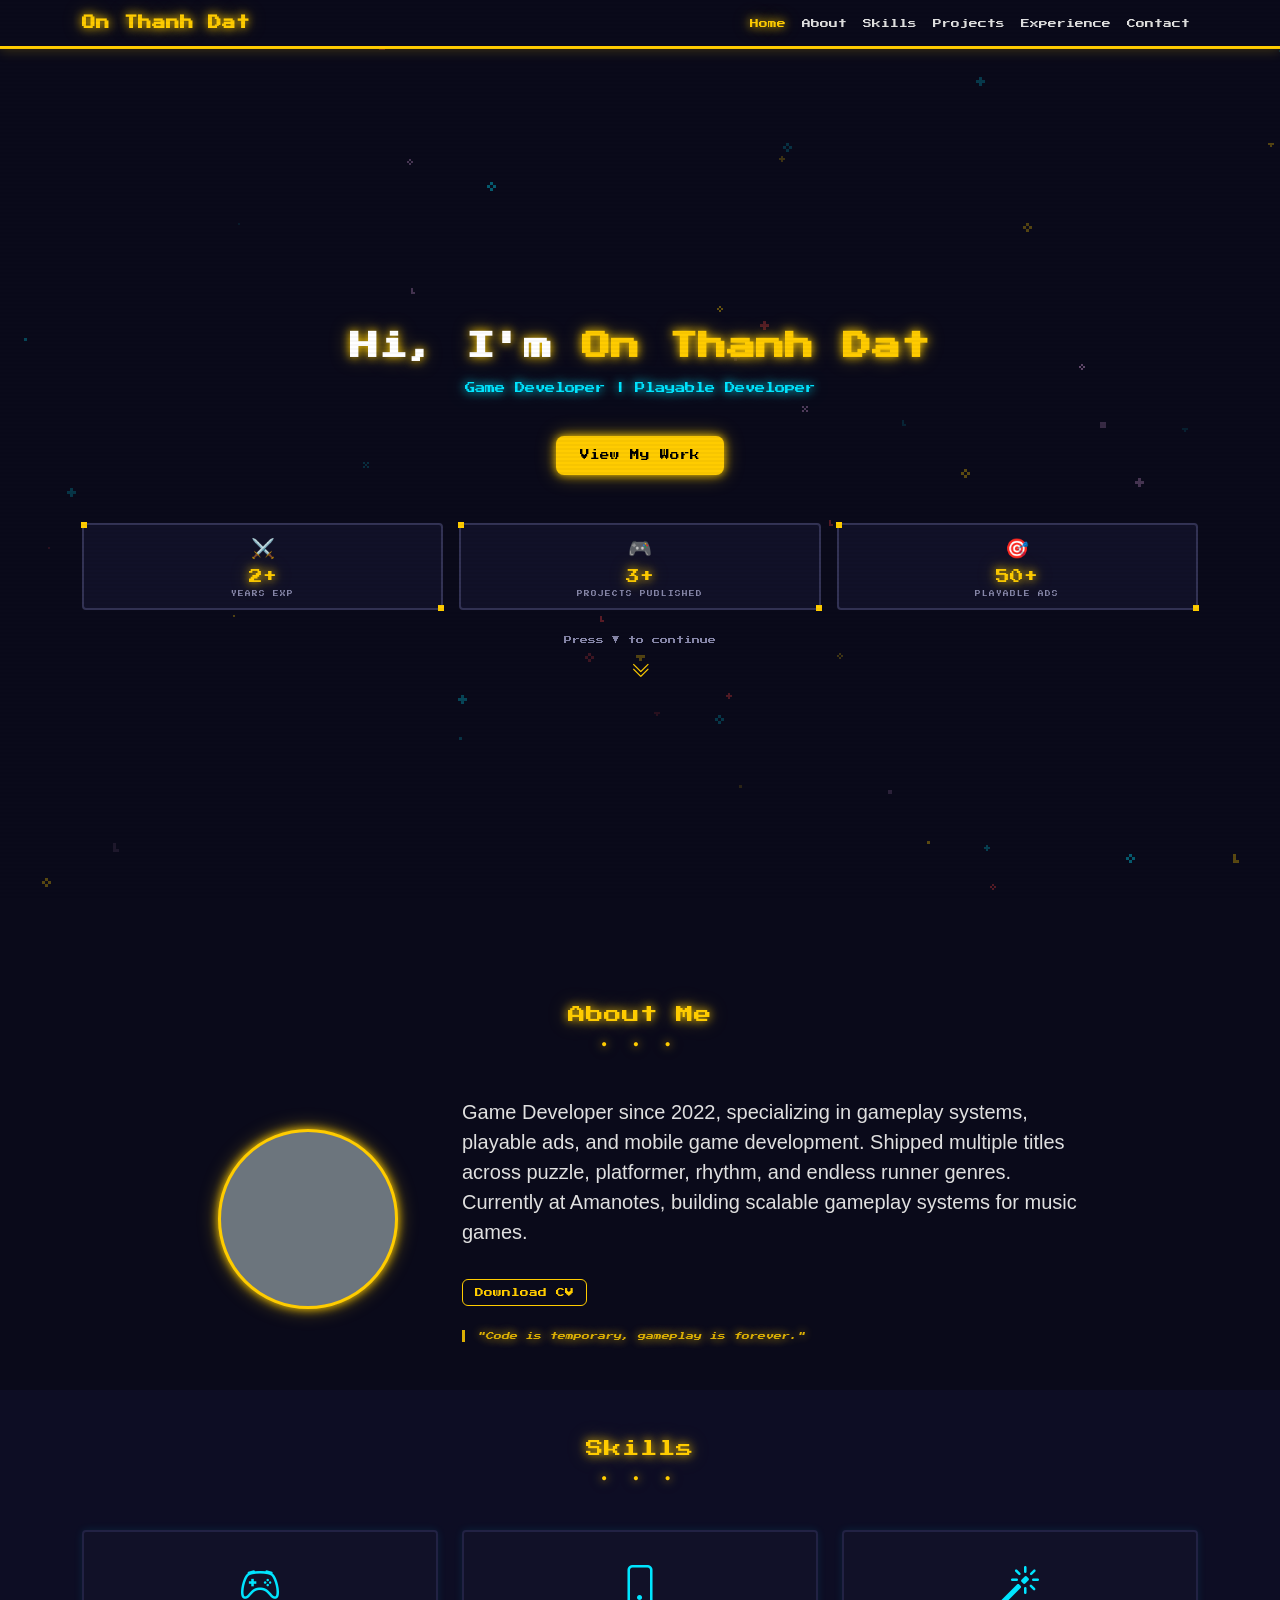
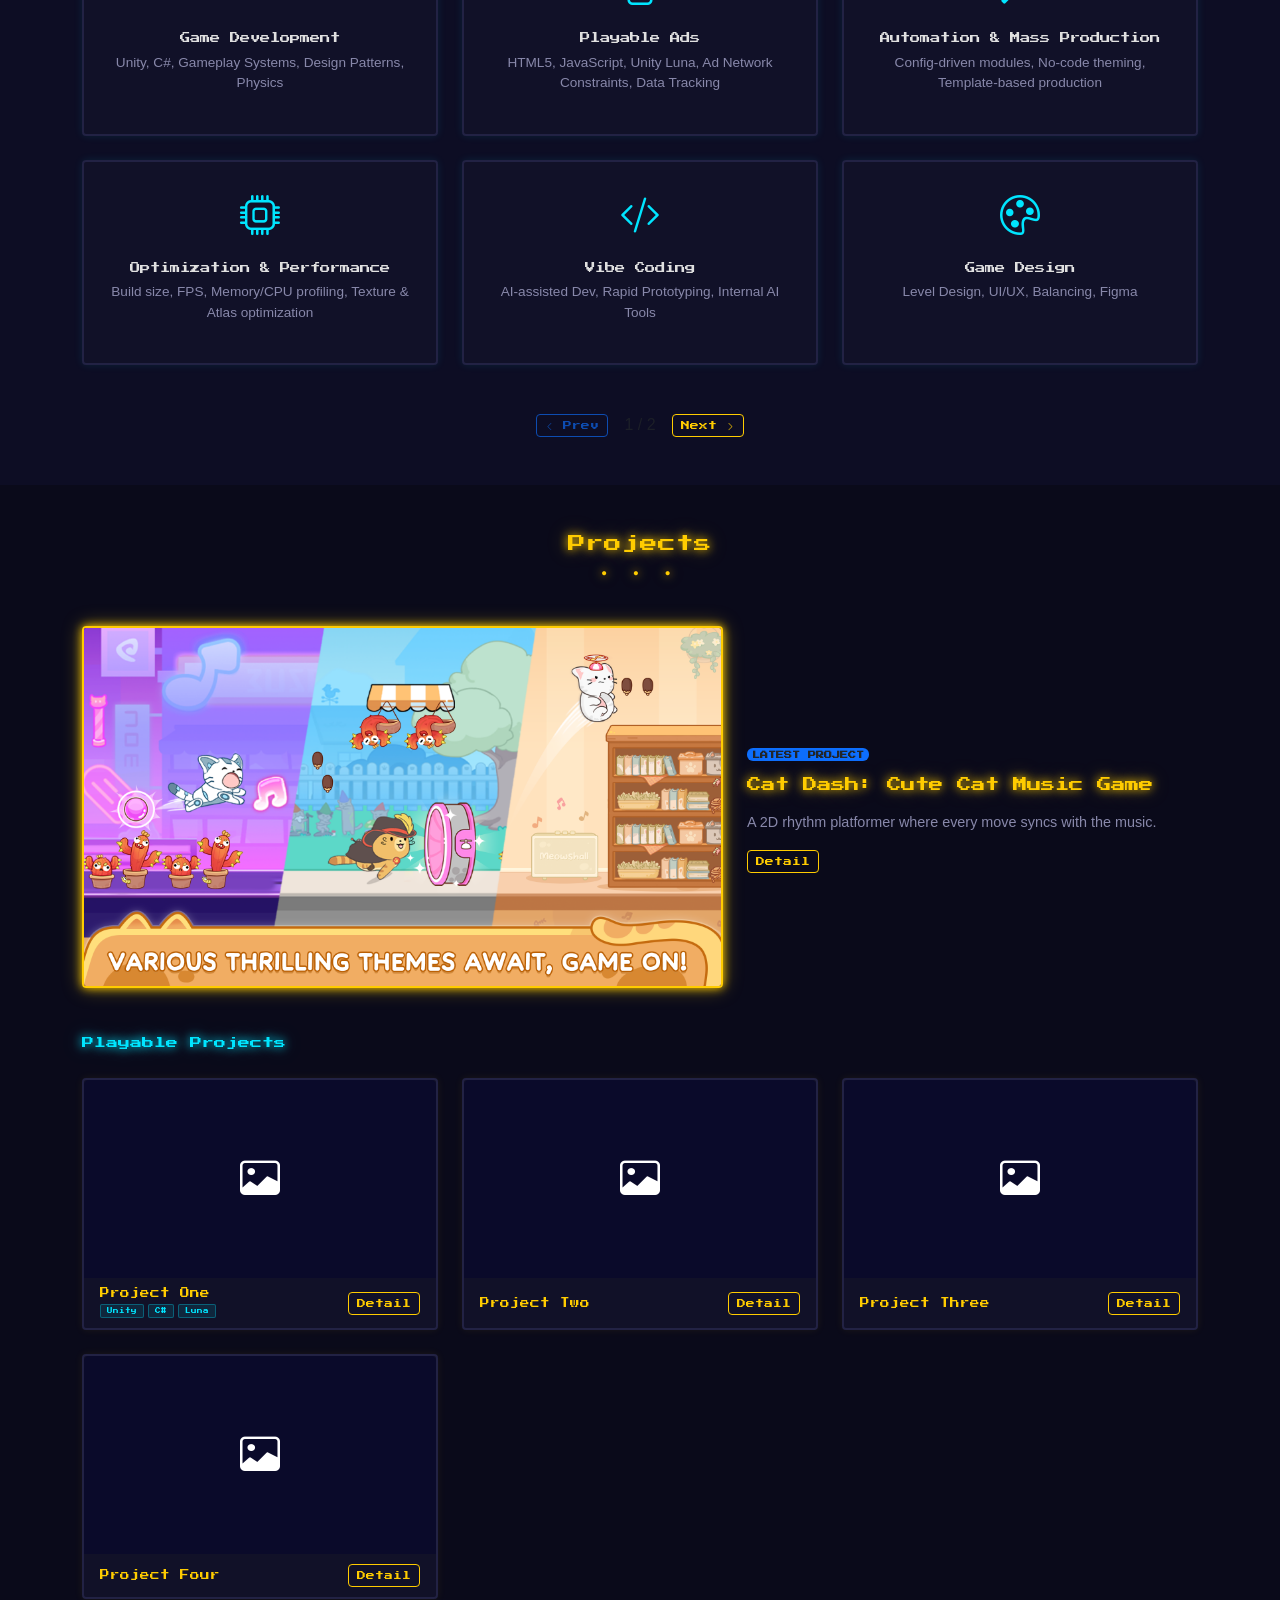
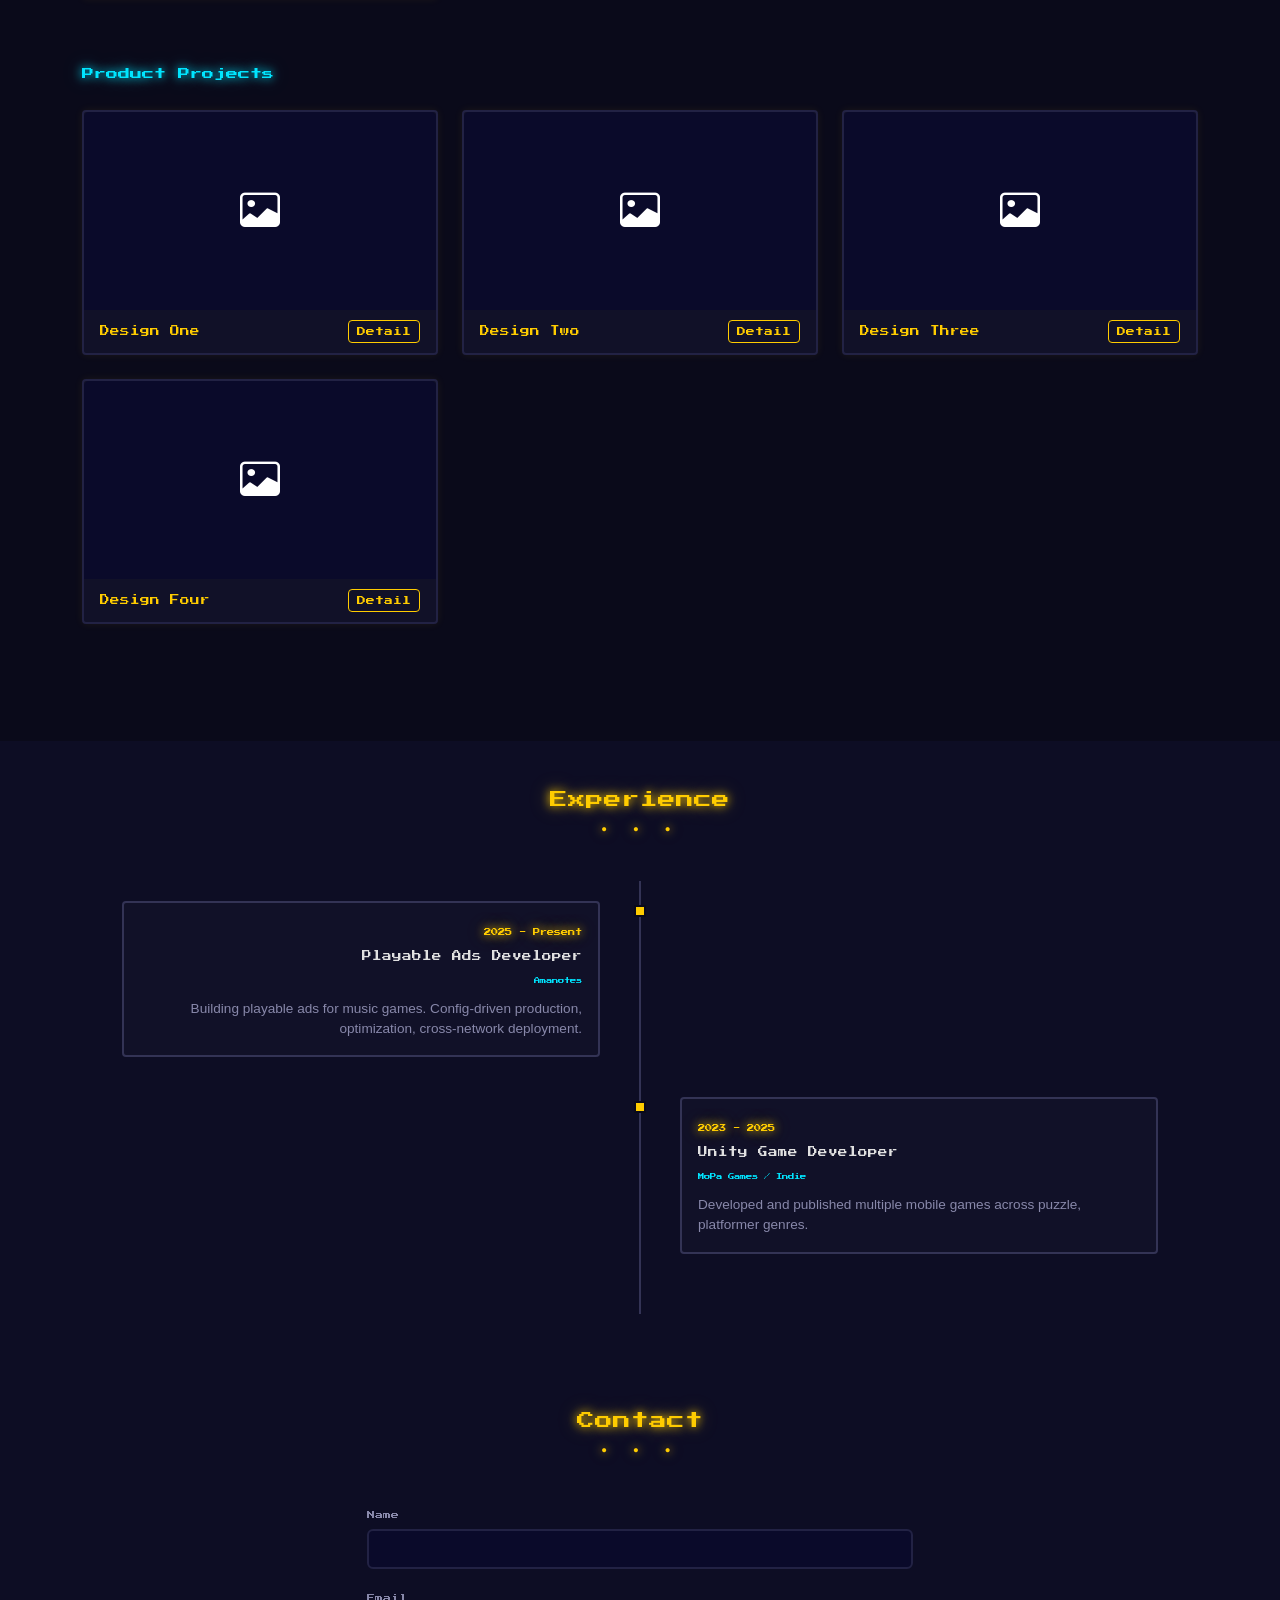
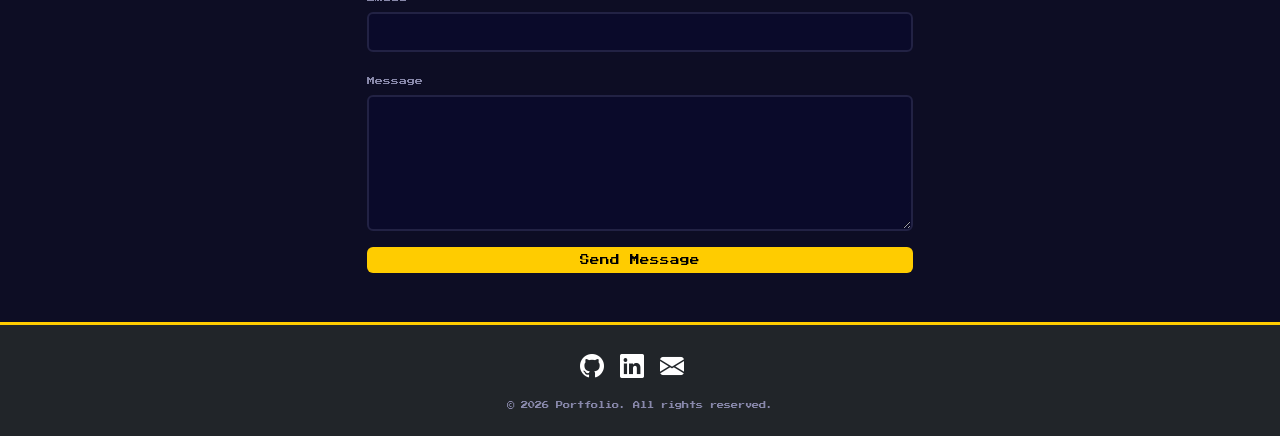
==== index.html @ f1d44f16 "main" ====
<!DOCTYPE html>
<html lang="vi">
<head>
  <meta charset="UTF-8">
  <meta name="viewport" content="width=device-width, initial-scale=1.0">
  <title>Portfolio</title>

  <!-- Favicon -->
  <link rel="icon" type="image/svg+xml" href="assets/media/favicon.svg">

  <!-- Meta Tags (updated by JS from config) -->
  <meta name="description" id="metaDesc" content="">
  <meta name="author" content="">

  <!-- Open Graph / Social Share -->
  <meta property="og:type" content="website">
  <meta property="og:title" id="ogTitle" content="">
  <meta property="og:description" id="ogDesc" content="">
  <meta property="og:image" id="ogImage" content="">
  <meta property="og:url" id="ogUrl" content="">

  <!-- Twitter Card -->
  <meta name="twitter:card" content="summary_large_image">
  <meta name="twitter:title" id="twTitle" content="">
  <meta name="twitter:description" id="twDesc" content="">
  <meta name="twitter:image" id="twImage" content="">

  <link href="https://cdn.jsdelivr.net/npm/bootstrap@5.3.3/dist/css/bootstrap.min.css" rel="stylesheet">
  <link href="https://cdn.jsdelivr.net/npm/bootstrap-icons@1.11.3/font/bootstrap-icons.min.css" rel="stylesheet">
  <link href="assets/css/style.css" rel="stylesheet">
</head>
<body>

  <!-- Retro Scanline Overlay -->
  <div class="scanline-overlay"></div>

  <!-- Particle Background -->
  <canvas id="particleCanvas"></canvas>

  <!-- Navbar -->
  <nav class="navbar navbar-expand-lg navbar-dark bg-dark fixed-top">
    <div class="container">
      <a class="navbar-brand fw-bold" href="#" id="navBrand">Portfolio</a>
      <button class="navbar-toggler" type="button" data-bs-toggle="collapse" data-bs-target="#navbarNav"
        aria-controls="navbarNav" aria-expanded="false" aria-label="Toggle navigation">
        <span class="navbar-toggler-icon"></span>
      </button>
      <div class="collapse navbar-collapse" id="navbarNav">
        <ul class="navbar-nav ms-auto">
          <li class="nav-item"><a class="nav-link active" href="#hero">Home</a></li>
          <li class="nav-item"><a class="nav-link" href="#about">About</a></li>
          <li class="nav-item"><a class="nav-link" href="#skills">Skills</a></li>
          <li class="nav-item"><a class="nav-link" href="#projects">Projects</a></li>
          <li class="nav-item"><a class="nav-link" href="#experience">Experience</a></li>
          <li class="nav-item"><a class="nav-link" href="#contact">Contact</a></li>
        </ul>
      </div>
    </div>
  </nav>

  <!-- Hero -->
  <section id="hero" class="hero-section d-flex align-items-center">
    <div class="container text-center text-white position-relative scroll-reveal scale-up" id="heroContent"></div>
  </section>

  <!-- About -->
  <section id="about" class="py-5">
    <div class="container">
      <h2 class="section-title text-center mb-5 scroll-reveal">About Me</h2>
      <div class="row align-items-center justify-content-center">
        <div class="col-lg-3 text-center mb-4 mb-lg-0 scroll-reveal">
          <div class="about-avatar mx-auto rounded-circle bg-secondary d-flex align-items-center justify-content-center" id="aboutAvatar">
            <i class="bi bi-person-fill text-white" style="font-size: 4rem;"></i>
          </div>
        </div>
        <div class="col-lg-7 scroll-reveal text-start" id="aboutText"></div>
      </div>
    </div>
  </section>

  <!-- Skills -->
  <section id="skills" class="py-5 bg-light">
    <div class="container">
      <h2 class="section-title text-center mb-5 scroll-reveal">Skills</h2>
      <div class="row g-4 scroll-reveal-children" id="skillsSection"></div>
    </div>
  </section>

  <!-- Projects -->
  <section id="projects" class="py-5">
    <div class="container">
      <h2 class="section-title text-center mb-5 scroll-reveal">Projects</h2>
      <div id="latestProject" class="mb-5 scroll-reveal"></div>
      <div id="projectCategories" class="scroll-reveal"></div>
    </div>
  </section>

  <!-- Timeline -->
  <section id="experience" class="py-5 bg-light">
    <div class="container">
      <h2 class="section-title text-center mb-5 scroll-reveal">Experience</h2>
      <div class="timeline" id="timelineContent"></div>
    </div>
  </section>

  <!-- Contact -->
  <section id="contact" class="py-5 bg-light">
    <div class="container">
      <h2 class="section-title text-center mb-5 scroll-reveal">Contact</h2>
      <div class="row justify-content-center">
        <div class="col-lg-6 scroll-reveal scale-up">
          <form id="contactForm" action="https://formspree.io/f/YOUR_FORM_ID" method="POST">
            <div class="mb-3">
              <label for="name" class="form-label">Name</label>
              <input type="text" class="form-control" id="name" name="name" required>
            </div>
            <div class="mb-3">
              <label for="email" class="form-label">Email</label>
              <input type="email" class="form-control" id="email" name="email" required>
            </div>
            <div class="mb-3">
              <label for="message" class="form-label">Message</label>
              <textarea class="form-control" id="message" name="message" rows="5" required></textarea>
            </div>
            <button type="submit" class="btn btn-primary w-100">Send Message</button>
          </form>
        </div>
      </div>
    </div>
  </section>

  <!-- Footer -->
  <footer class="bg-dark text-white py-4">
    <div class="container text-center" id="footerContent"></div>
  </footer>

  <!-- Project Detail Modal -->
  <div class="modal fade" id="projectModal" tabindex="-1" aria-labelledby="projectModalLabel" aria-hidden="true">
    <div class="modal-dialog modal-lg modal-dialog-centered">
      <div class="modal-content">
        <div class="modal-header">
          <h5 class="modal-title" id="projectModalLabel"></h5>
          <button type="button" class="btn-close" data-bs-dismiss="modal" aria-label="Close"></button>
        </div>
        <div class="modal-body" id="projectModalBody"></div>
      </div>
    </div>
  </div>

  <script src="https://cdn.jsdelivr.net/npm/bootstrap@5.3.3/dist/js/bootstrap.bundle.min.js"></script>
  <script src="assets/js/main.js"></script>
</body>
</html>
---- assets/css/style.css ----
/* ========================================
   Portfolio - Retro Game / Pixel Art Theme
   ======================================== */

@import url('https://fonts.googleapis.com/css2?family=Press+Start+2P&display=swap');

/* --- CSS Variables --- */
:root {
  --color-primary: #ffcc00;
  --color-secondary: #00e5ff;
  --color-danger: #ff4444;
  --color-ghost-pink: #ffb8ff;
  --color-ghost-red: #ff0000;
  --color-ghost-cyan: #00ffff;
  --color-ghost-orange: #ffb852;
  --color-bg-dark: #0a0a1a;
  --color-bg-card: #111128;
  --color-bg-section: #0d0d24;
  --color-text: #e0e0e0;
  --color-text-muted: #8888aa;
  --font-pixel: 'Press Start 2P', monospace;
  --font-body: 'Segoe UI', Tahoma, Geneva, Verdana, sans-serif;
  --transition-speed: 0.3s;
  --glow-primary: 0 0 10px #ffcc00, 0 0 20px #ffcc0066;
  --glow-cyan: 0 0 10px #00e5ff, 0 0 20px #00e5ff66;
}

/* --- Base --- */
html {
  scroll-behavior: smooth;
}

body {
  font-family: var(--font-body);
  background: var(--color-bg-dark);
  color: var(--color-text);
  padding-top: 56px;
  overflow-x: hidden;
}

/* --- Pixel Headings --- */
h1, h2, h3, h4, h5 {
  font-family: var(--font-pixel);
}

/* --- Navbar --- */
.navbar {
  background: var(--color-bg-dark) !important;
  border-bottom: 3px solid var(--color-primary);
  box-shadow: 0 2px 12px #ffcc0033;
}

.navbar-brand {
  font-family: var(--font-pixel);
  color: var(--color-primary) !important;
  text-shadow: var(--glow-primary);
  font-size: 0.85rem;
  display: flex;
  align-items: center;
}

.nav-logo {
  height: 28px;
  width: auto;
  image-rendering: pixelated;
}

.navbar-nav .nav-link {
  font-family: var(--font-pixel);
  font-size: 0.55rem;
  color: var(--color-text) !important;
  transition: color var(--transition-speed), text-shadow var(--transition-speed);
}

.navbar-nav .nav-link:hover,
.navbar-nav .nav-link.active {
  color: var(--color-primary) !important;
  text-shadow: var(--glow-primary);
}

/* --- Section Titles --- */
.section-title {
  position: relative;
  display: inline-block;
  width: 100%;
  font-size: 1.1rem;
  color: var(--color-primary);
  text-shadow: var(--glow-primary);
}

.section-title::after {
  content: '● ● ●';
  display: block;
  font-size: 0.6rem;
  color: var(--color-primary);
  margin: 12px auto 0;
  letter-spacing: 8px;
}

/* --- Scroll Indicator --- */
.scroll-hint {
  font-family: var(--font-pixel);
  font-size: 0.5rem;
  color: var(--color-text-muted);
  animation: hint-fade 2.5s ease-in-out infinite;
}

.scroll-hint span {
  display: block;
  margin-bottom: 8px;
}

.scroll-arrow {
  font-size: 1.2rem;
  color: var(--color-primary);
  animation: arrow-bounce 1.5s ease-in-out infinite;
}

@keyframes arrow-bounce {
  0%, 100% { transform: translateY(0); opacity: 0.4; }
  50% { transform: translateY(8px); opacity: 1; }
}

@keyframes hint-fade {
  0%, 100% { opacity: 0.5; }
  50% { opacity: 1; }
}

/* --- Hero --- */
.hero-section {
  min-height: 100vh;
  background: transparent;
  position: relative;
}

.hero-section h1 {
  font-size: 1.8rem;
  text-shadow: var(--glow-primary);
}

.hero-section h1 .text-primary {
  color: var(--color-primary) !important;
}

.hero-section .lead {
  font-family: var(--font-pixel);
  font-size: 0.65rem;
  color: var(--color-secondary);
  text-shadow: var(--glow-cyan);
}

.hero-section .btn-primary {
  background: var(--color-primary);
  border: none;
  color: #000;
  font-family: var(--font-pixel);
  font-size: 0.6rem;
  padding: 12px 24px;
  box-shadow: var(--glow-primary);
  transition: transform var(--transition-speed), box-shadow var(--transition-speed);
}

.hero-section .btn-primary:hover {
  transform: scale(1.05);
  box-shadow: 0 0 20px #ffcc00, 0 0 40px #ffcc0088;
}

/* --- Sections --- */
section {
  position: relative;
  z-index: 1;
}

.bg-light {
  background: var(--color-bg-section) !important;
}

/* --- RPG Stats Bar --- */
.rpg-stats-bar {
  display: flex !important;
  justify-content: center;
  gap: 1rem;
  flex-wrap: nowrap;
}

.rpg-stat-item {
  background: var(--color-bg-card);
  border: 2px solid #333355;
  border-radius: 4px;
  padding: 10px 16px;
  text-align: center;
  flex: 1 1 0;
  position: relative;
  transition: border-color var(--transition-speed), box-shadow var(--transition-speed);
}

/* Pixel corner accents */
.rpg-stat-item::before,
.rpg-stat-item::after {
  content: '';
  position: absolute;
  width: 6px;
  height: 6px;
  background: var(--color-primary);
}

.rpg-stat-item::before {
  top: -3px;
  left: -3px;
}

.rpg-stat-item::after {
  bottom: -3px;
  right: -3px;
}

.rpg-stat-item:hover {
  border-color: var(--color-primary);
  box-shadow: var(--glow-primary);
}

.rpg-stat-icon {
  font-size: 1.2rem;
  margin-bottom: 4px;
}

.rpg-stat-value {
  font-family: var(--font-pixel);
  font-size: 0.85rem;
  color: var(--color-primary);
  text-shadow: var(--glow-primary);
}

.rpg-stat-label {
  font-family: var(--font-pixel);
  font-size: 0.35rem;
  color: var(--color-text-muted);
  margin-top: 2px;
  text-transform: uppercase;
  letter-spacing: 1px;
}

@media (max-width: 576px) {
  .rpg-stat-item {
    padding: 8px 8px;
  }
  .rpg-stat-value { font-size: 0.7rem; }
  .rpg-stat-label { font-size: 0.3rem; }
}

/* --- About --- */
.about-quote {
  font-family: var(--font-pixel);
  font-size: 0.5rem;
  color: var(--color-primary);
  text-shadow: var(--glow-primary);
  border-left: 3px solid var(--color-primary);
  padding-left: 12px;
  font-style: italic;
  opacity: 0.85;
}

.about-avatar {
  width: 180px;
  height: 180px;
  border: 3px solid var(--color-primary);
  box-shadow: var(--glow-primary);
  overflow: hidden;
}

.btn-outline-primary {
  font-family: var(--font-pixel);
  font-size: 0.55rem;
  color: var(--color-primary);
  border-color: var(--color-primary);
}

.btn-outline-primary:hover {
  background: var(--color-primary);
  color: #000;
  box-shadow: var(--glow-primary);
}

/* --- Skill Cards --- */
.skill-card {
  background: var(--color-bg-card);
  border: 2px solid #222244;
  border-radius: 4px;
  box-shadow: 0 0 8px rgba(0, 229, 255, 0.1);
  transition: transform var(--transition-speed), box-shadow var(--transition-speed), border-color var(--transition-speed);
}

.skill-card:hover {
  transform: translateY(-4px);
  border-color: var(--color-secondary);
  box-shadow: var(--glow-cyan);
}

.skill-card .text-primary {
  color: var(--color-secondary) !important;
}

.skill-card h5 {
  font-size: 0.65rem;
  color: var(--color-text);
}

.skill-card .text-muted {
  color: var(--color-text-muted) !important;
  font-size: 0.85rem;
}

/* --- Project Cards --- */
.project-card {
  background: var(--color-bg-card);
  border: 2px solid #222244;
  border-radius: 4px;
  box-shadow: 0 0 8px rgba(255, 204, 0, 0.08);
  transition: transform var(--transition-speed), box-shadow var(--transition-speed), border-color var(--transition-speed);
  overflow: hidden;
  margin-top: 4px;
}

.project-card:hover {
  transform: translateY(-4px);
  border-color: var(--color-primary);
  box-shadow: var(--glow-primary);
}

.project-card .card-title {
  font-size: 0.6rem;
  color: var(--color-primary);
}

.project-card .card-text {
  color: var(--color-text-muted) !important;
}

.project-card .card-img-top {
  background: #0a0a2a;
}

/* --- Video Hover Preview --- */
.video-preview {
  background: #000;
  z-index: 2;
  opacity: 0;
  transition: opacity 0.4s ease;
  display: block !important;
  pointer-events: none;
}

.video-preview.active {
  opacity: 1;
  pointer-events: auto;
}

.project-card:hover .project-thumb img,
.project-card:hover .project-thumb > .bi,
.latest-project-media:hover .latest-thumb {
  opacity: 0;
  transition: opacity 0.4s ease;
}

/* --- Latest Project Text --- */
.latest-project-desc {
  color: var(--color-text-muted);
  font-size: 0.9rem;
  line-height: 1.6;
}

.project-thumb img,
.project-thumb > .bi,
.latest-thumb {
  transition: opacity 0.4s ease;
}

/* --- Detail Button Bounce on Card Hover --- */
.project-card .btn-detail {
  animation: none;
}

.project-card:hover .btn-detail {
  animation: btn-bounce 1.2s ease-in-out infinite;
}

@keyframes btn-bounce {
  0%, 100% { transform: scale(1); }
  50% { transform: scale(1.15); }
}

/* --- Project Grid Transition --- */
.project-grid-wrapper {
  position: relative;
  overflow: visible;
  min-height: var(--grid-min-height, auto);
}

.project-grid-wrapper .project-grid-inner {
  align-content: start;
}

.project-grid-inner {
  transition: transform 0.45s ease, opacity 0.35s ease;
}

.project-grid-inner.slide-out-left {
  transform: translateX(-60px);
  opacity: 0;
}

.project-grid-inner.slide-out-right {
  transform: translateX(60px);
  opacity: 0;
}

.project-grid-inner.slide-in-left {
  transform: translateX(60px);
  opacity: 0;
}

.project-grid-inner.slide-in-right {
  transform: translateX(-60px);
  opacity: 0;
}

/* --- Project Category --- */
.project-category h3 {
  font-size: 0.75rem;
  color: var(--color-secondary);
  text-shadow: var(--glow-cyan);
}

/* --- Modal (Retro) --- */
.modal-content {
  background: var(--color-bg-card);
  border: 2px solid var(--color-primary);
  box-shadow: 0 0 30px #ffcc0033;
}

.modal-header {
  border-bottom-color: #222244;
}

.modal-title {
  font-size: 0.7rem;
  color: var(--color-primary);
  text-shadow: var(--glow-primary);
}

.modal-body p {
  color: var(--color-text-muted);
  font-size: 0.9rem;
  line-height: 1.7;
}

.btn-close {
  filter: invert(1);
}

/* --- Contact Form --- */
.form-control {
  background: #0a0a2a;
  border: 2px solid #222244;
  color: var(--color-text);
  transition: border-color var(--transition-speed), box-shadow var(--transition-speed);
}

.form-control:focus {
  background: #0a0a2a;
  border-color: var(--color-primary);
  box-shadow: 0 0 8px #ffcc0044;
  color: var(--color-text);
}

.form-label {
  font-family: var(--font-pixel);
  font-size: 0.5rem;
  color: var(--color-text-muted);
}

.btn-primary {
  background: var(--color-primary);
  border: none;
  color: #000;
  font-family: var(--font-pixel);
  font-size: 0.6rem;
}

.btn-primary:hover {
  background: #ffd633;
  box-shadow: var(--glow-primary);
}

/* --- Tech Tags --- */
.tech-tags {
  display: flex;
  flex-wrap: wrap;
  gap: 4px;
}

.tech-tag {
  font-family: var(--font-pixel);
  font-size: 0.35rem;
  background: rgba(0, 229, 255, 0.1);
  color: var(--color-secondary);
  border: 1px solid rgba(0, 229, 255, 0.3);
  border-radius: 2px;
  padding: 2px 6px;
}

/* --- Timeline --- */
.timeline {
  position: relative;
  padding: 20px 0;
}

.timeline::before {
  content: '';
  position: absolute;
  left: 50%;
  top: 0;
  bottom: 0;
  width: 2px;
  background: #333355;
  transform: translateX(-50%);
}

.timeline-item {
  position: relative;
  width: 50%;
  padding: 0 40px 40px;
}

.timeline-item.left {
  left: 0;
  text-align: right;
}

.timeline-item.right {
  left: 50%;
  text-align: left;
}

.timeline-dot {
  position: absolute;
  width: 12px;
  height: 12px;
  background: var(--color-primary);
  border: 2px solid var(--color-bg-dark);
  top: 4px;
  z-index: 1;
}

.timeline-item.left .timeline-dot {
  right: -6px;
}

.timeline-item.right .timeline-dot {
  left: -6px;
}

.timeline-card {
  background: var(--color-bg-card);
  border: 2px solid #333355;
  border-radius: 4px;
  padding: 16px;
  transition: border-color var(--transition-speed), box-shadow var(--transition-speed);
}

.timeline-card:hover {
  border-color: var(--color-primary);
  box-shadow: var(--glow-primary);
}

.timeline-period {
  font-family: var(--font-pixel);
  font-size: 0.45rem;
  color: var(--color-primary);
  text-shadow: var(--glow-primary);
}

.timeline-role {
  font-size: 0.6rem;
  color: var(--color-text);
  margin: 8px 0 4px;
}

.timeline-company {
  font-family: var(--font-pixel);
  font-size: 0.4rem;
  color: var(--color-secondary);
}

.timeline-desc {
  color: var(--color-text-muted);
  font-size: 0.85rem;
  margin-top: 8px;
  margin-bottom: 0;
}

@media (max-width: 768px) {
  .timeline::before { left: 20px; }
  .timeline-item { width: 100%; left: 0 !important; padding-left: 50px; text-align: left !important; }
  .timeline-item .timeline-dot { left: 14px !important; right: auto !important; }
}

/* --- Footer --- */
footer {
  background: var(--color-bg-dark) !important;
  border-top: 3px solid var(--color-primary);
}

footer a {
  transition: text-shadow var(--transition-speed), opacity var(--transition-speed);
}

footer a:hover {
  text-shadow: var(--glow-primary);
  opacity: 1;
}

footer p {
  font-family: var(--font-pixel);
  font-size: 0.45rem;
  color: var(--color-text-muted);
}

/* --- Pixel Scanline Overlay --- */
.scanline-overlay {
  position: fixed;
  inset: 0;
  pointer-events: none;
  z-index: 9999;
  background: repeating-linear-gradient(
    0deg,
    transparent,
    transparent 2px,
    rgba(0, 0, 0, 0.03) 2px,
    rgba(0, 0, 0, 0.03) 4px
  );
}

/* --- Particle Canvas --- */
#particleCanvas {
  position: fixed;
  inset: 0;
  pointer-events: none;
  z-index: 1;
}

/* --- Ensure content stays above particles --- */
.navbar {
  z-index: 1030;
}

section {
  position: relative;
  z-index: 2;
  scroll-margin-top: 80px;
}

.scanline-overlay {
  z-index: 9999;
}

/* --- Scroll Reveal Animation --- */
.scroll-reveal {
  opacity: 0;
  transform: translateY(40px);
  transition: opacity 0.7s ease, transform 0.7s ease;
  will-change: opacity, transform;
}

.scroll-reveal.is-visible {
  opacity: 1;
  transform: translateY(0);
}

/* Stagger delay cho children */
.scroll-reveal-children > *:nth-child(1) { transition-delay: 0s; }
.scroll-reveal-children > *:nth-child(2) { transition-delay: 0.1s; }
.scroll-reveal-children > *:nth-child(3) { transition-delay: 0.12s; }
.scroll-reveal-children > *:nth-child(4) { transition-delay: 0.15s; }
.scroll-reveal-children > *:nth-child(5) { transition-delay: 0.18s; }
.scroll-reveal-children > *:nth-child(6) { transition-delay: 0.2s; }

/* Slide from left */
.scroll-reveal.from-left {
  transform: translateX(-60px);
}
.scroll-reveal.from-left.is-visible {
  transform: translateX(0);
}

/* Slide from right */
.scroll-reveal.from-right {
  transform: translateX(60px);
}
.scroll-reveal.from-right.is-visible {
  transform: translateX(0);
}

/* Scale up */
.scroll-reveal.scale-up {
  transform: scale(0.85);
}
.scroll-reveal.scale-up.is-visible {
  transform: scale(1);
}

/* --- Responsive pixel font sizes --- */
@media (max-width: 768px) {
  .hero-section h1 { font-size: 1rem; }
  .hero-section .lead { font-size: 0.5rem; }
  .section-title { font-size: 0.8rem; }
  .navbar-brand { font-size: 0.65rem; }
}
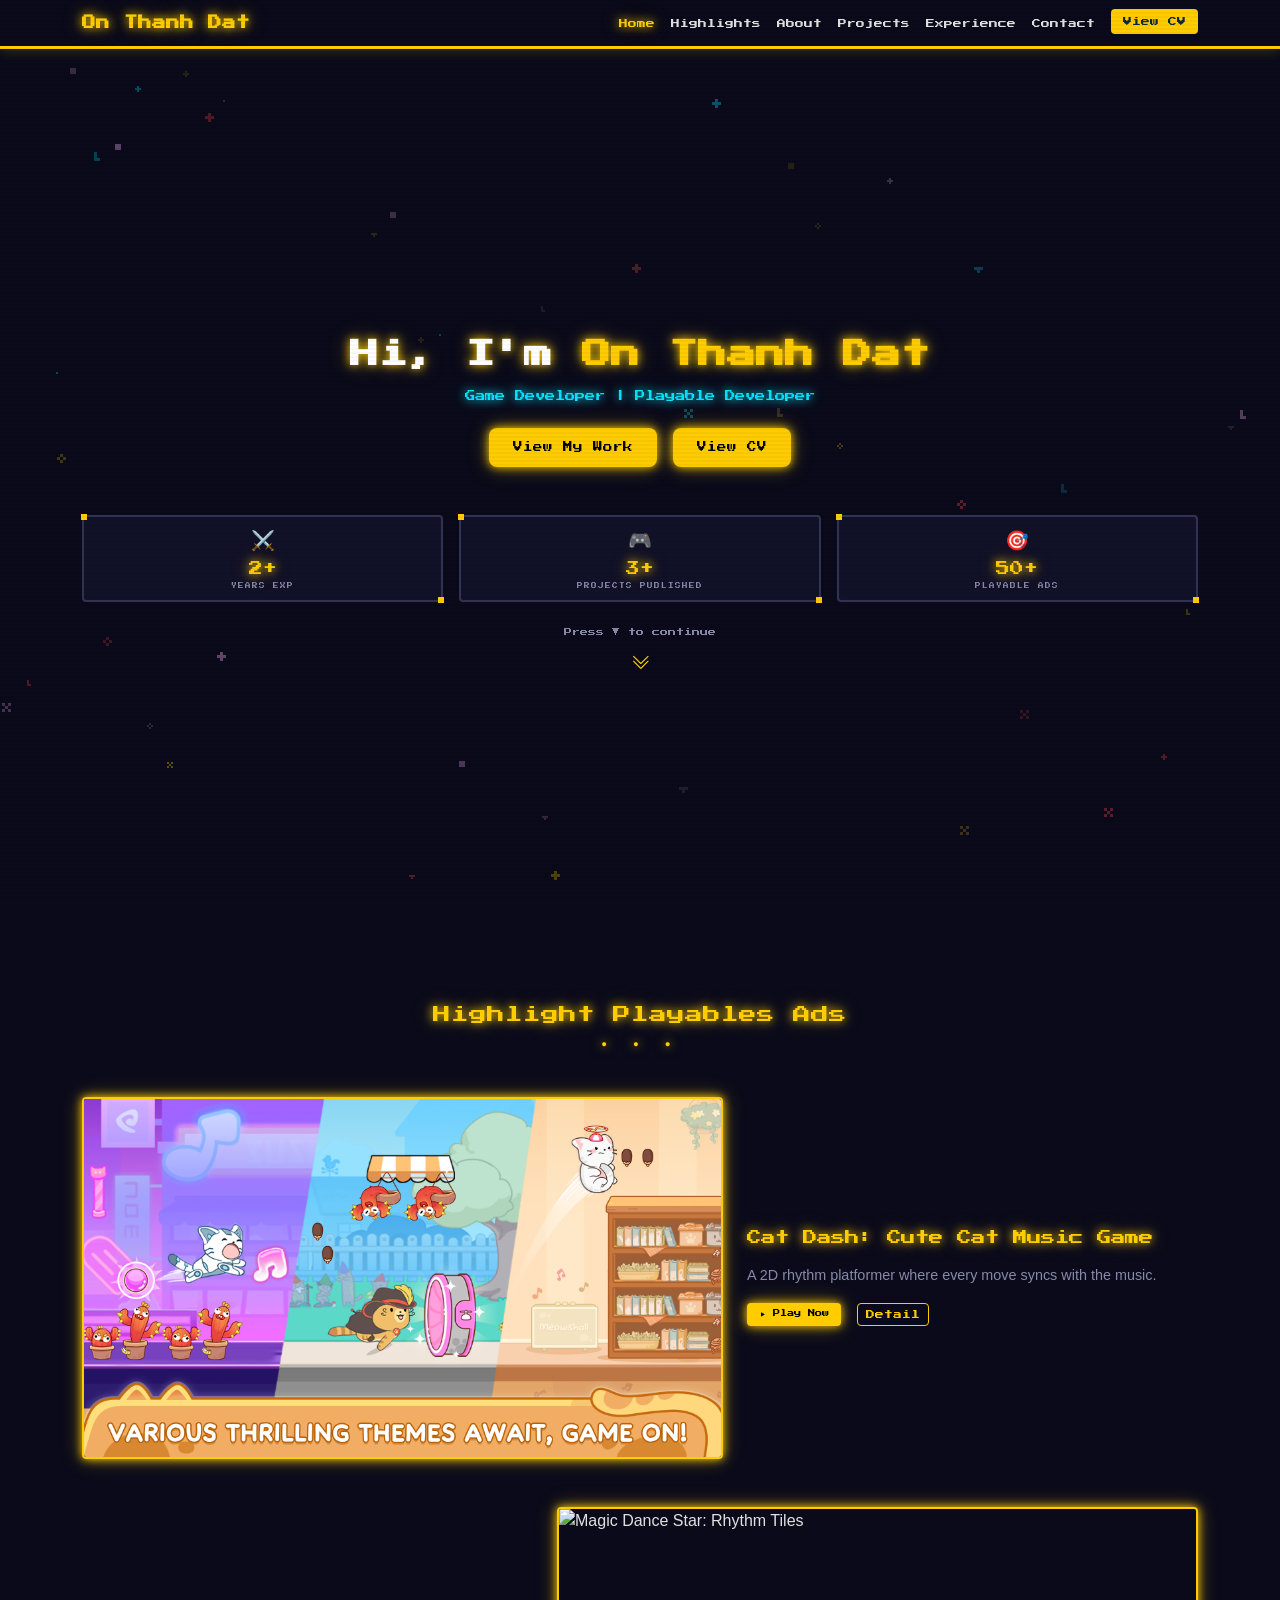
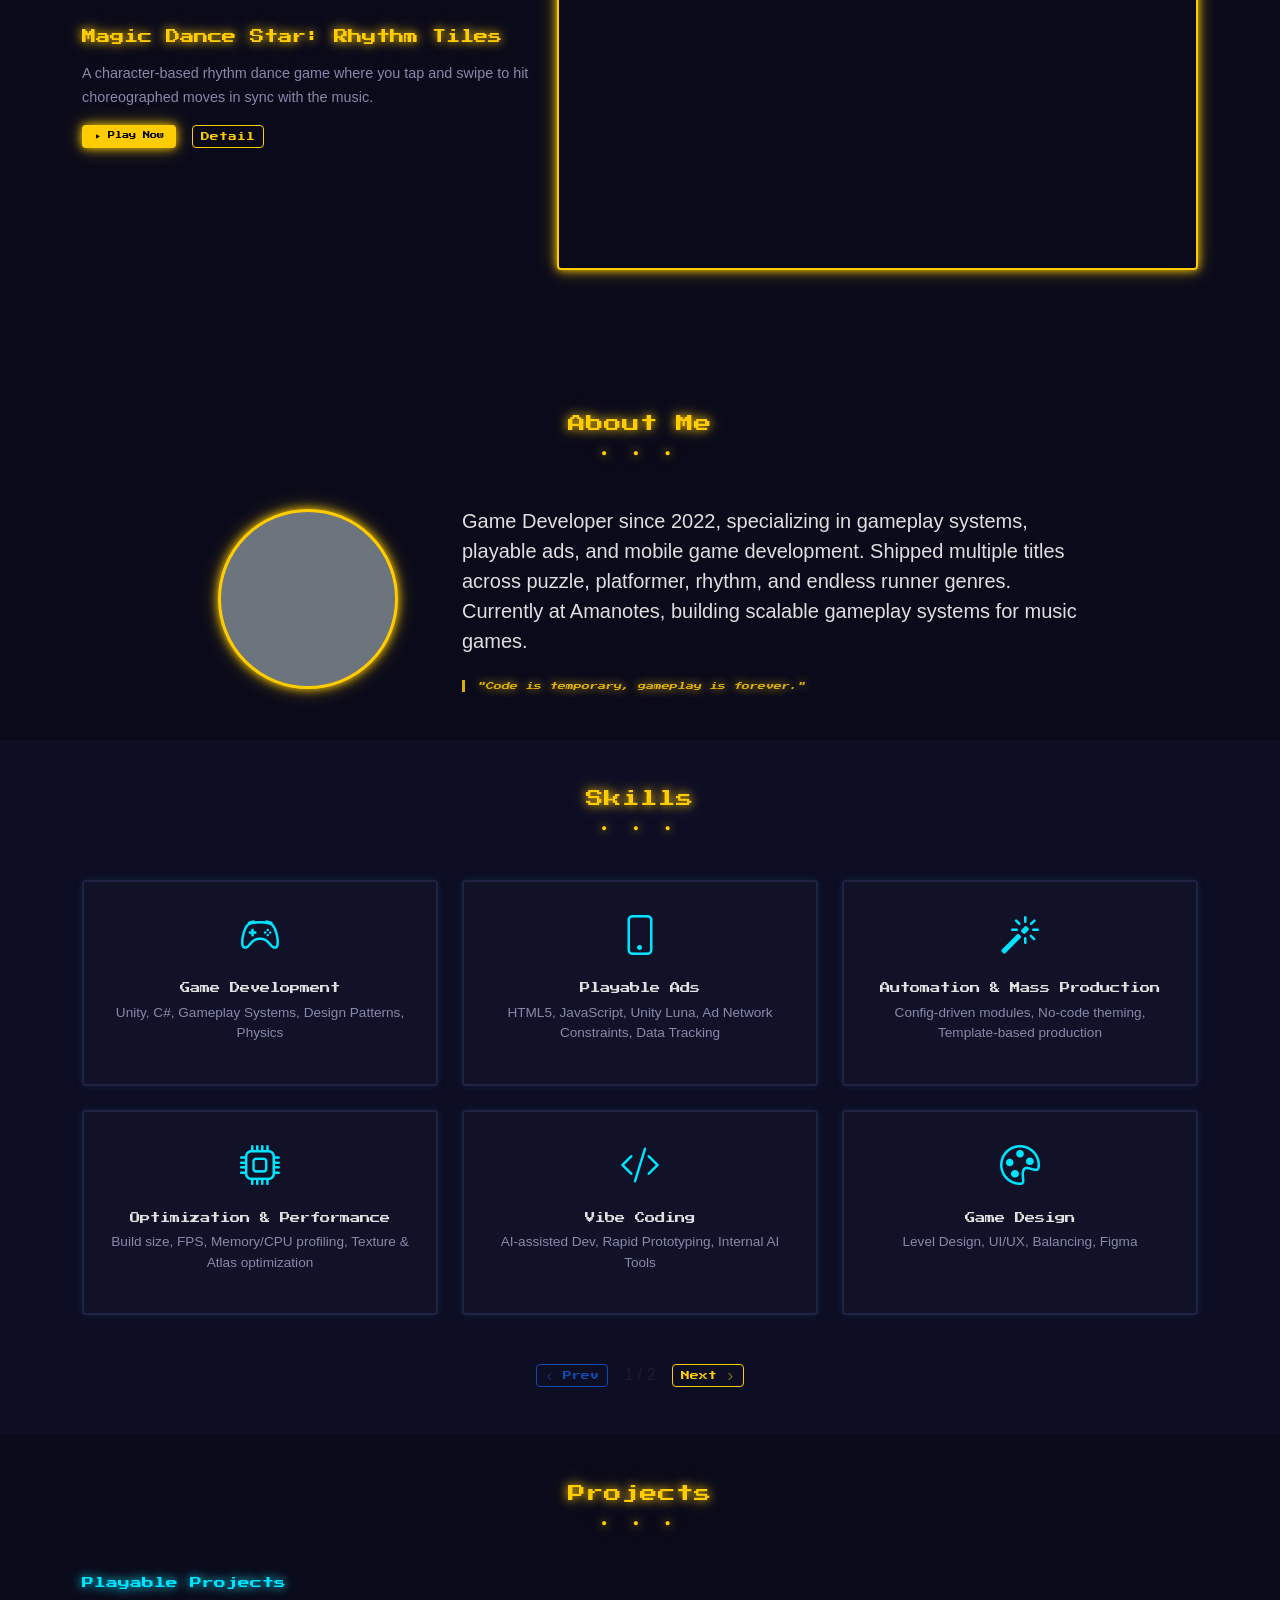
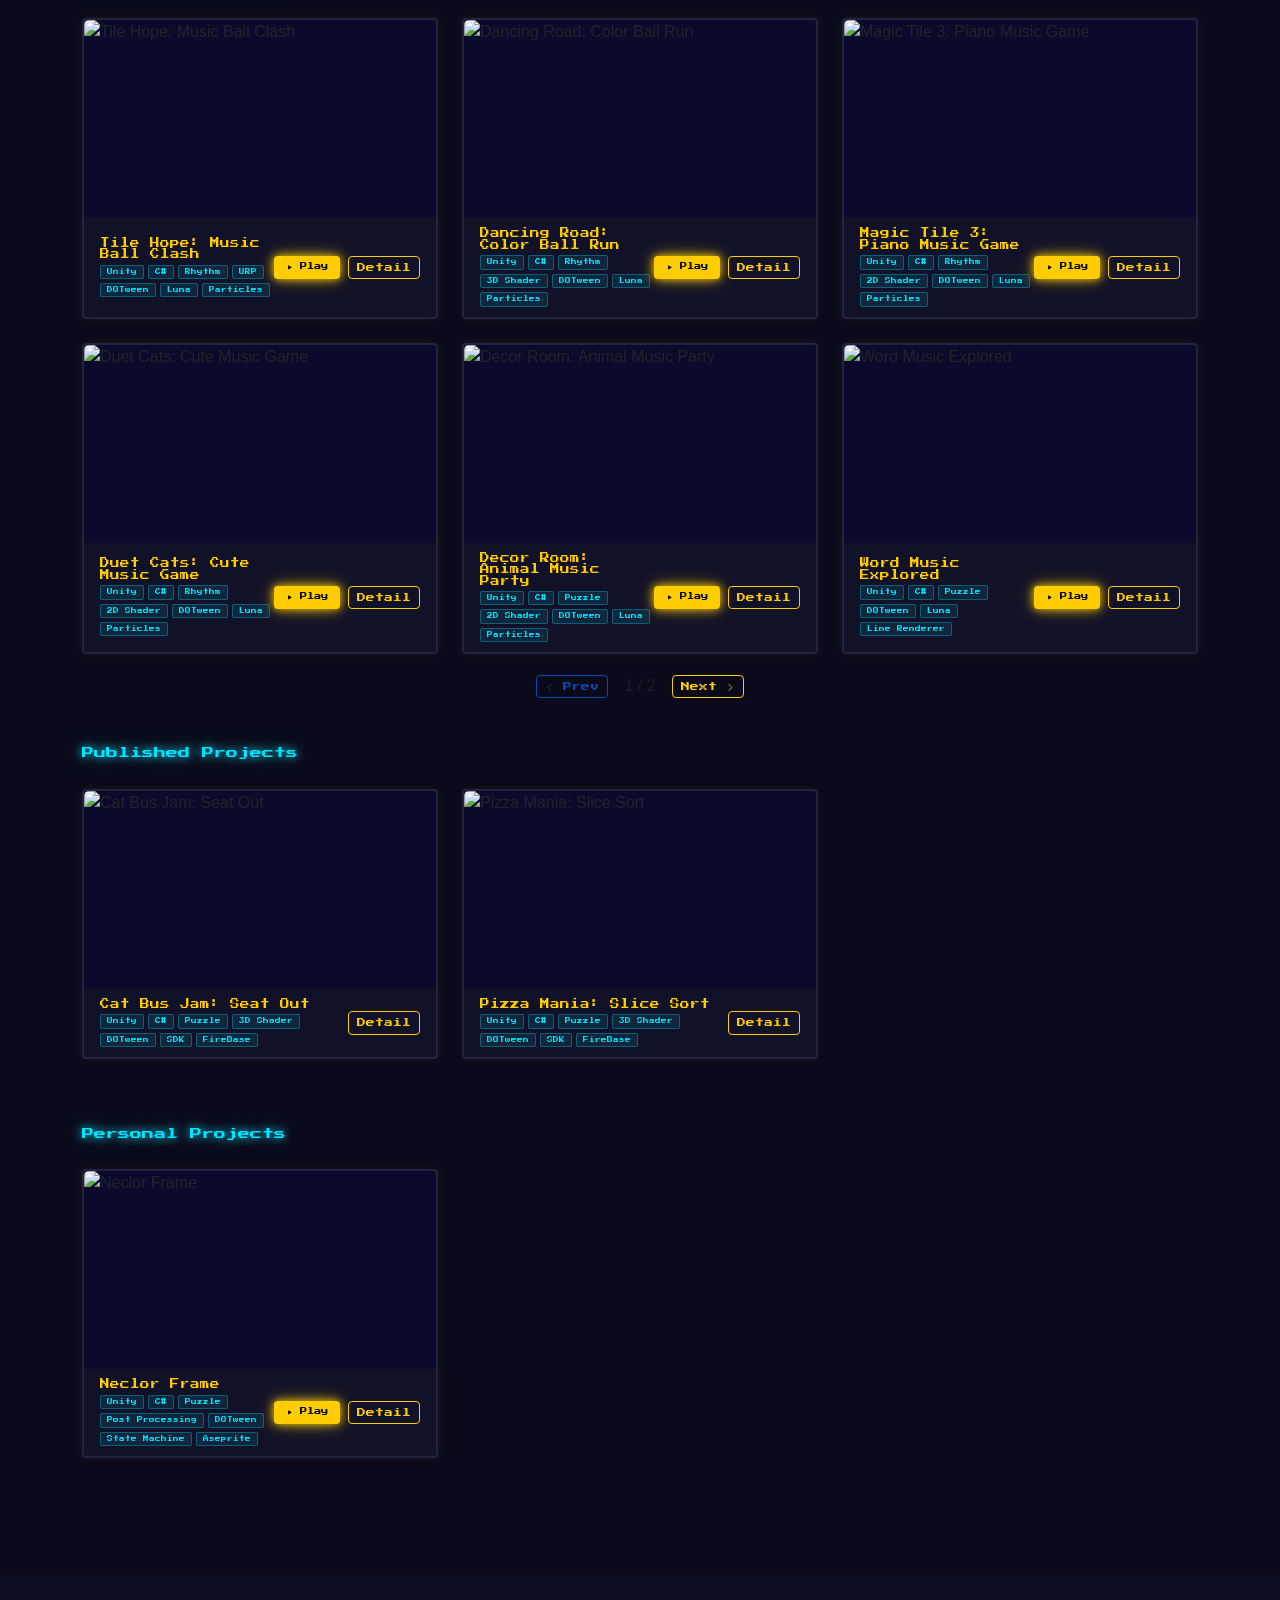
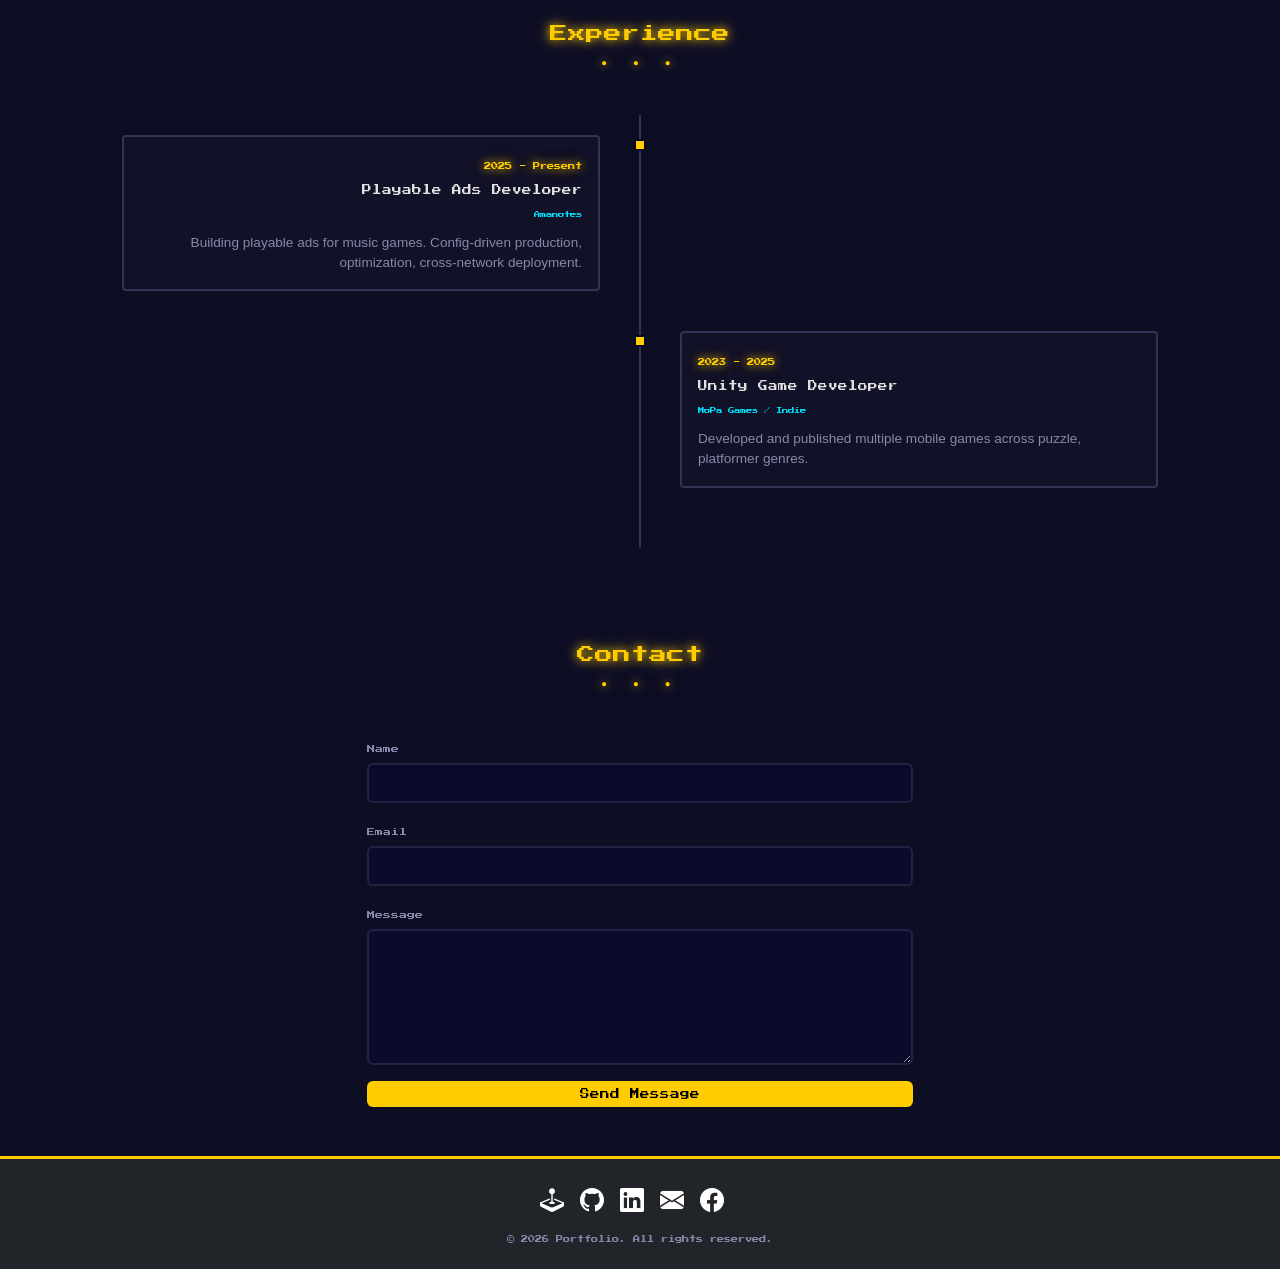
==== commit ffeeaf12: "feat: view CV on hero & navbar, section titles from config, highlights array, external playable supp" ====
--- a/index.html
+++ b/index.html
@@ -48,11 +48,13 @@
       <div class="collapse navbar-collapse" id="navbarNav">
         <ul class="navbar-nav ms-auto">
           <li class="nav-item"><a class="nav-link active" href="#hero">Home</a></li>
+          <li class="nav-item"><a class="nav-link" href="#latestProjectSection">Highlights</a></li>
           <li class="nav-item"><a class="nav-link" href="#about">About</a></li>
-          <li class="nav-item"><a class="nav-link" href="#skills">Skills</a></li>
+          <!-- <li class="nav-item"><a class="nav-link" href="#skills">Skills</a></li> -->
           <li class="nav-item"><a class="nav-link" href="#projects">Projects</a></li>
           <li class="nav-item"><a class="nav-link" href="#experience">Experience</a></li>
           <li class="nav-item"><a class="nav-link" href="#contact">Contact</a></li>
+          <li class="nav-item ms-lg-2"><a class="nav-link nav-cv-btn" id="navCvBtn" href="#" target="_blank">View CV</a></li>
         </ul>
       </div>
     </div>
@@ -63,10 +65,18 @@
     <div class="container text-center text-white position-relative scroll-reveal scale-up" id="heroContent"></div>
   </section>
 
+  <!-- Latest Project -->
+  <section id="latestProjectSection" class="py-5">
+    <div class="container">
+      <h2 class="section-title text-center mb-5 scroll-reveal" id="titleHighlights"></h2>
+      <div id="latestProject" class="scroll-reveal"></div>
+    </div>
+  </section>
+
   <!-- About -->
   <section id="about" class="py-5">
     <div class="container">
-      <h2 class="section-title text-center mb-5 scroll-reveal">About Me</h2>
+      <h2 class="section-title text-center mb-5 scroll-reveal" id="titleAbout"></h2>
       <div class="row align-items-center justify-content-center">
         <div class="col-lg-3 text-center mb-4 mb-lg-0 scroll-reveal">
           <div class="about-avatar mx-auto rounded-circle bg-secondary d-flex align-items-center justify-content-center" id="aboutAvatar">
@@ -81,7 +91,7 @@
   <!-- Skills -->
   <section id="skills" class="py-5 bg-light">
     <div class="container">
-      <h2 class="section-title text-center mb-5 scroll-reveal">Skills</h2>
+      <h2 class="section-title text-center mb-5 scroll-reveal" id="titleSkills"></h2>
       <div class="row g-4 scroll-reveal-children" id="skillsSection"></div>
     </div>
   </section>
@@ -89,8 +99,7 @@
   <!-- Projects -->
   <section id="projects" class="py-5">
     <div class="container">
-      <h2 class="section-title text-center mb-5 scroll-reveal">Projects</h2>
-      <div id="latestProject" class="mb-5 scroll-reveal"></div>
+      <h2 class="section-title text-center mb-5 scroll-reveal" id="titleProjects"></h2>
       <div id="projectCategories" class="scroll-reveal"></div>
     </div>
   </section>
@@ -98,7 +107,7 @@
   <!-- Timeline -->
   <section id="experience" class="py-5 bg-light">
     <div class="container">
-      <h2 class="section-title text-center mb-5 scroll-reveal">Experience</h2>
+      <h2 class="section-title text-center mb-5 scroll-reveal" id="titleExperience"></h2>
       <div class="timeline" id="timelineContent"></div>
     </div>
   </section>
@@ -106,7 +115,7 @@
   <!-- Contact -->
   <section id="contact" class="py-5 bg-light">
     <div class="container">
-      <h2 class="section-title text-center mb-5 scroll-reveal">Contact</h2>
+      <h2 class="section-title text-center mb-5 scroll-reveal" id="titleContact"></h2>
       <div class="row justify-content-center">
         <div class="col-lg-6 scroll-reveal scale-up">
           <form id="contactForm" action="https://formspree.io/f/YOUR_FORM_ID" method="POST">
@@ -147,6 +156,24 @@
     </div>
   </div>
 
+  <!-- Playable Fullscreen Modal -->
+  <div class="playable-overlay" id="playableOverlay">
+    <div class="playable-header">
+      <span class="playable-title" id="playableTitle"></span>
+      <div class="playable-header-actions">
+        <button class="playable-btn playable-ratio-btn active" id="btnRatio916" aria-label="9:16">9:16</button>
+        <button class="playable-btn playable-ratio-btn" id="btnRatio169" aria-label="16:9">16:9</button>
+        <button class="playable-btn" id="btnPlayableReload" aria-label="Reload">Reload</button>
+        <button class="playable-btn playable-btn--danger" id="playableCloseBtn" aria-label="Close playable">Close</button>
+      </div>
+    </div>
+    <div class="playable-body">
+      <div class="playable-container" id="playableContainer" data-ratio="9:16">
+        <iframe id="playableFrame" class="playable-frame" sandbox="allow-scripts allow-same-origin allow-popups"></iframe>
+      </div>
+    </div>
+  </div>
+
   <script src="https://cdn.jsdelivr.net/npm/bootstrap@5.3.3/dist/js/bootstrap.bundle.min.js"></script>
   <script src="assets/js/main.js"></script>
 </body>
--- a/assets/css/style.css
+++ b/assets/css/style.css
@@ -78,6 +78,19 @@
   text-shadow: var(--glow-primary);
 }
 
+.navbar-nav .nav-link.nav-cv-btn {
+  background: var(--color-primary);
+  color: #0a2a3a !important;
+  border-radius: 4px;
+  padding: 6px 12px;
+}
+
+.navbar-nav .nav-link.nav-cv-btn:hover {
+  background: #e6b800;
+  color: #0a2a3a !important;
+  text-shadow: none !important;
+}
+
 /* --- Section Titles --- */
 .section-title {
   position: relative;
@@ -452,6 +465,27 @@
   color: var(--color-text-muted);
   font-size: 0.9rem;
   line-height: 1.7;
+}
+
+.modal-body {
+  max-height: 70vh;
+  overflow-y: auto;
+  -webkit-overflow-scrolling: touch;
+  scrollbar-width: thin;
+  scrollbar-color: var(--color-primary) var(--color-bg-dark);
+}
+
+.modal-body::-webkit-scrollbar {
+  width: 6px;
+}
+
+.modal-body::-webkit-scrollbar-track {
+  background: var(--color-bg-dark);
+}
+
+.modal-body::-webkit-scrollbar-thumb {
+  background: var(--color-primary);
+  border-radius: 3px;
 }
 
 .btn-close {
@@ -715,4 +749,158 @@
   .hero-section .lead { font-size: 0.5rem; }
   .section-title { font-size: 0.8rem; }
   .navbar-brand { font-size: 0.65rem; }
-}+}
+
+/* --- Play Now Button --- */
+.btn-play-now {
+  font-family: var(--font-pixel);
+  font-size: 0.45rem;
+  color: #000;
+  background: var(--color-primary);
+  border: 2px solid var(--color-primary);
+  border-radius: 4px;
+  padding: 4px 10px;
+  box-shadow: var(--glow-primary);
+  transition: transform var(--transition-speed), box-shadow var(--transition-speed);
+  white-space: nowrap;
+}
+
+.btn-play-now:hover {
+  transform: scale(1.1);
+  box-shadow: 0 0 16px #ffcc00, 0 0 32px #ffcc0088;
+  color: #000;
+  background: #ffd633;
+}
+
+.project-card:hover .btn-play-now {
+  animation: btn-bounce 1.2s ease-in-out infinite;
+}
+
+/* --- Playable Fullscreen Overlay --- */
+.playable-overlay {
+  position: fixed;
+  inset: 0;
+  z-index: 10000;
+  background: var(--color-bg-dark);
+  display: flex;
+  flex-direction: column;
+  opacity: 0;
+  pointer-events: none;
+  transition: opacity 0.3s ease;
+}
+
+.playable-overlay.active {
+  opacity: 1;
+  pointer-events: auto;
+}
+
+.playable-header {
+  display: flex;
+  align-items: center;
+  justify-content: space-between;
+  padding: 8px 16px;
+  background: var(--color-bg-card);
+  border-bottom: 2px solid var(--color-primary);
+  box-shadow: 0 2px 12px #ffcc0033;
+  flex-shrink: 0;
+}
+
+.playable-header-actions {
+  display: flex;
+  align-items: center;
+  gap: 8px;
+}
+
+.playable-btn {
+  background: none;
+  border: 2px solid var(--color-primary);
+  color: var(--color-primary);
+  font-family: var(--font-pixel);
+  font-size: 0.5rem;
+  min-width: 36px;
+  height: 28px;
+  padding: 0 8px;
+  border-radius: 4px;
+  cursor: pointer;
+  display: inline-flex;
+  align-items: center;
+  justify-content: center;
+  transition: opacity var(--transition-speed), background var(--transition-speed), color var(--transition-speed);
+}
+
+.playable-btn:hover {
+  background: var(--color-primary);
+  color: var(--color-bg-dark);
+}
+
+.playable-btn.active {
+  background: var(--color-primary);
+  color: var(--color-bg-dark);
+}
+
+.playable-btn--danger {
+  border-color: var(--color-danger);
+  color: var(--color-danger);
+}
+
+.playable-btn--danger:hover {
+  background: var(--color-danger);
+  color: #fff;
+}
+
+.playable-ratio-btn:not(.active) {
+  opacity: 0.5;
+}
+
+.playable-title {
+  font-family: var(--font-pixel);
+  font-size: 0.6rem;
+  color: var(--color-primary);
+  text-shadow: var(--glow-primary);
+}
+
+.btn-outline-gplay {
+  color: #69f0ae;
+  border-color: #69f0ae;
+}
+.btn-outline-gplay:hover {
+  background: #69f0ae;
+  color: #000;
+}
+
+.playable-body {
+  flex: 1;
+  display: flex;
+  align-items: center;
+  justify-content: center;
+  background: #000;
+  overflow: hidden;
+}
+
+.playable-container {
+  position: relative;
+  background: #000;
+  border-left: 2px solid var(--color-primary);
+  border-right: 2px solid var(--color-primary);
+  box-shadow: 0 0 20px #ffcc0022;
+  transition: width 0.3s ease, height 0.3s ease;
+}
+
+.playable-container[data-ratio="9:16"] {
+  height: 100%;
+  aspect-ratio: 9 / 16;
+  max-width: 100%;
+}
+
+.playable-container[data-ratio="16:9"] {
+  width: 100%;
+  aspect-ratio: 16 / 9;
+  max-height: 100%;
+}
+
+.playable-frame {
+  width: 100%;
+  height: 100%;
+  border: none;
+  display: block;
+}
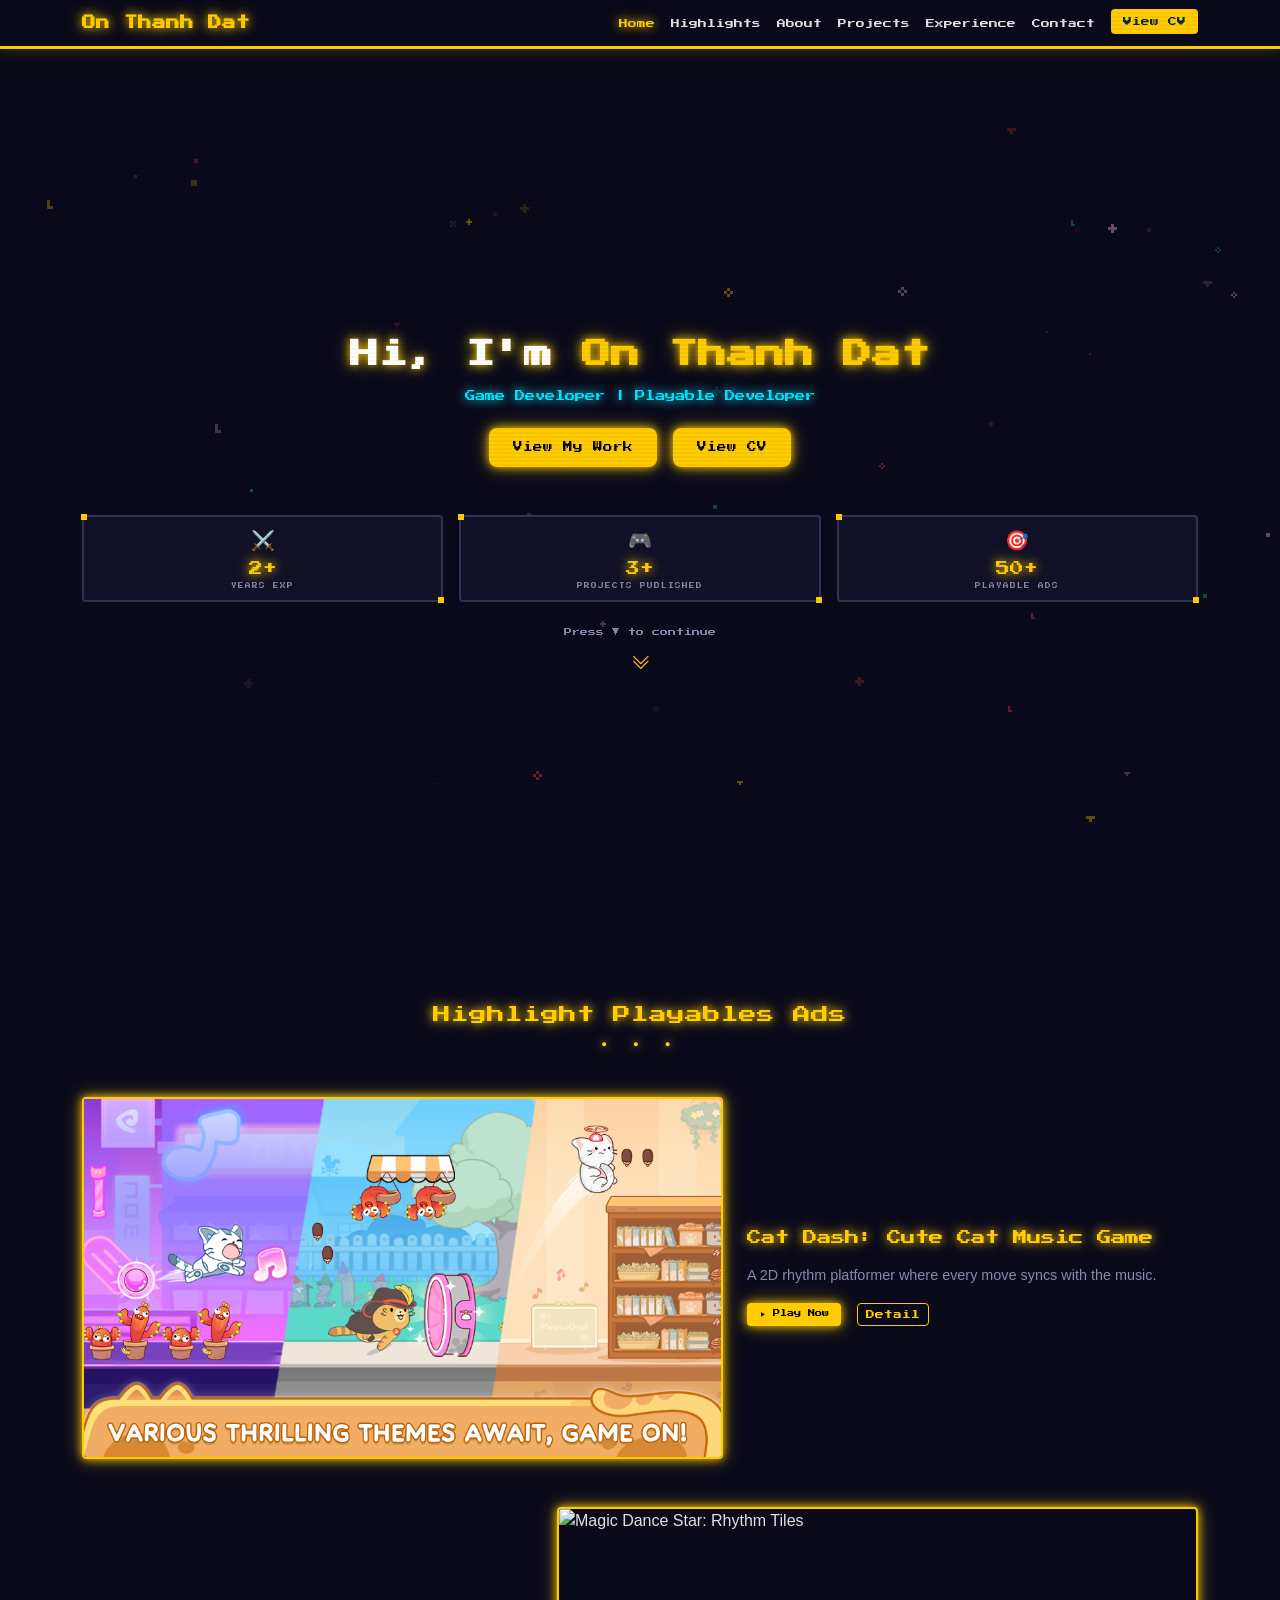
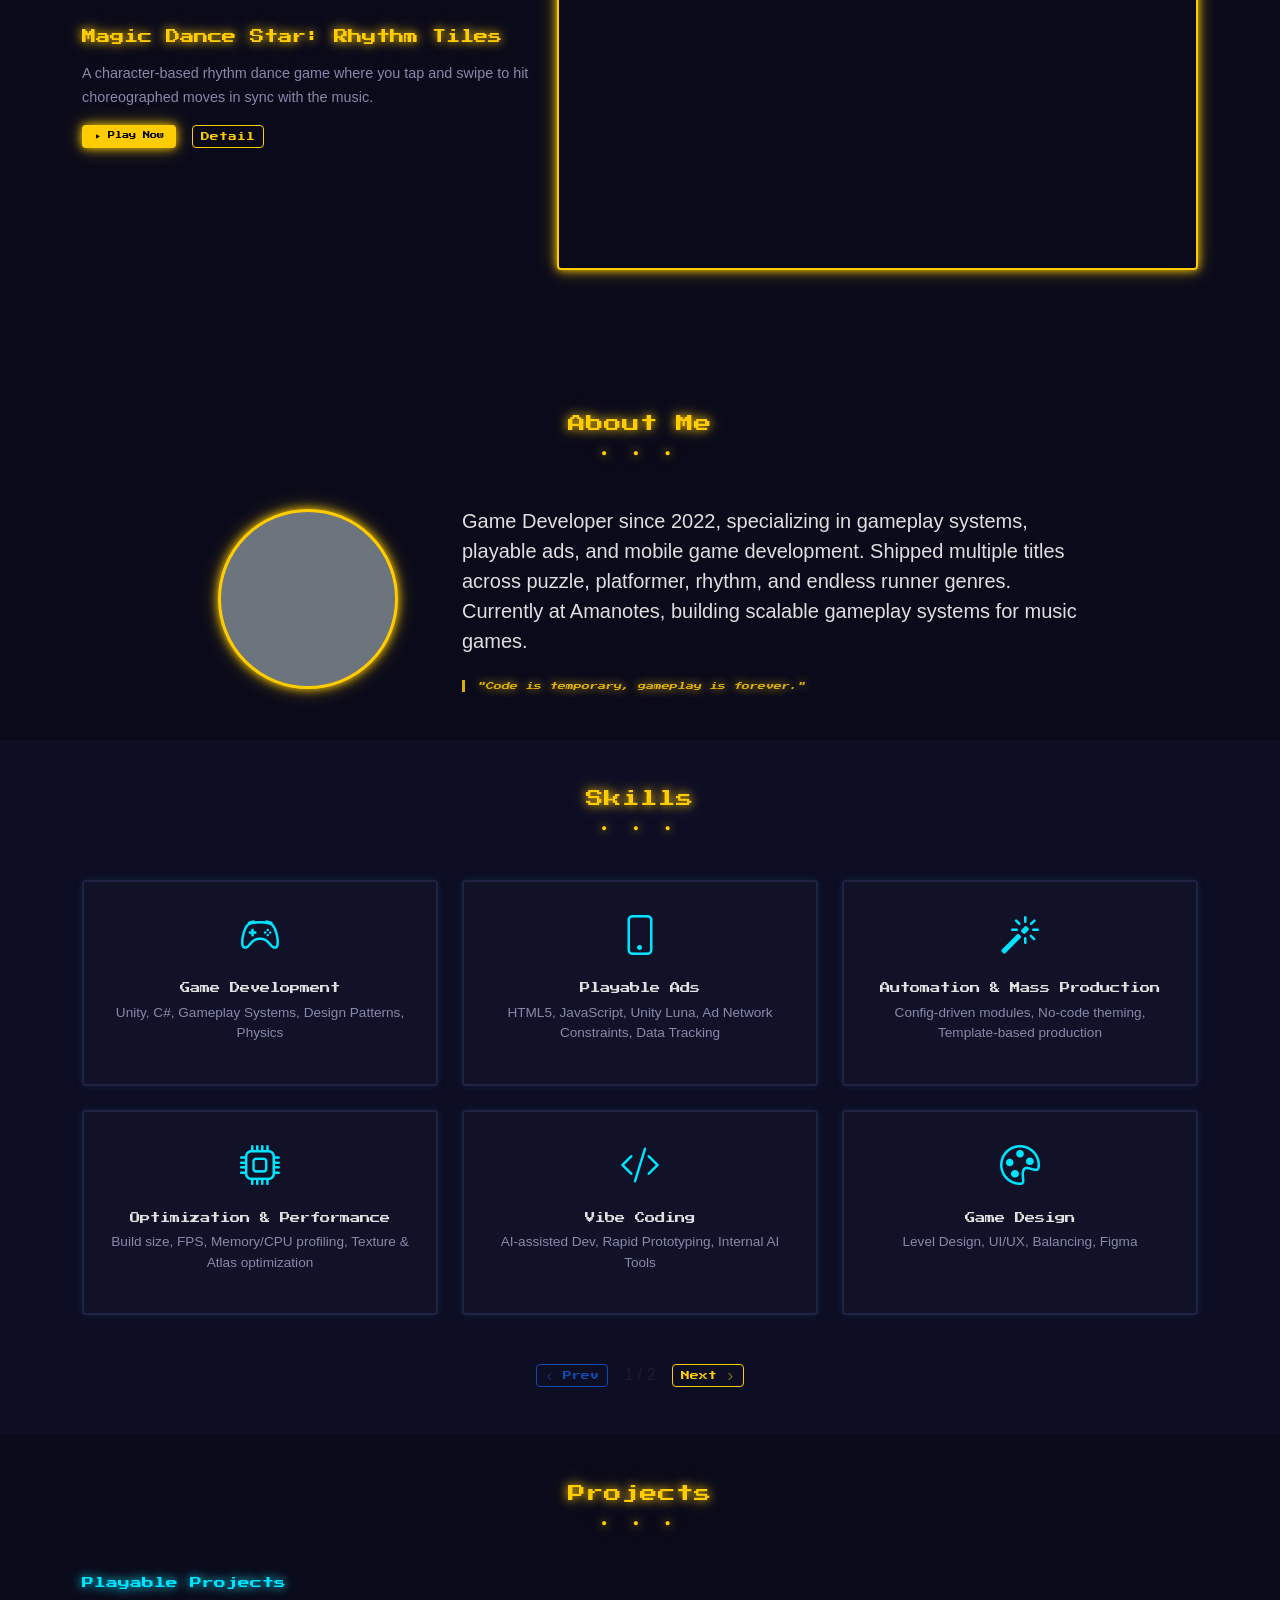
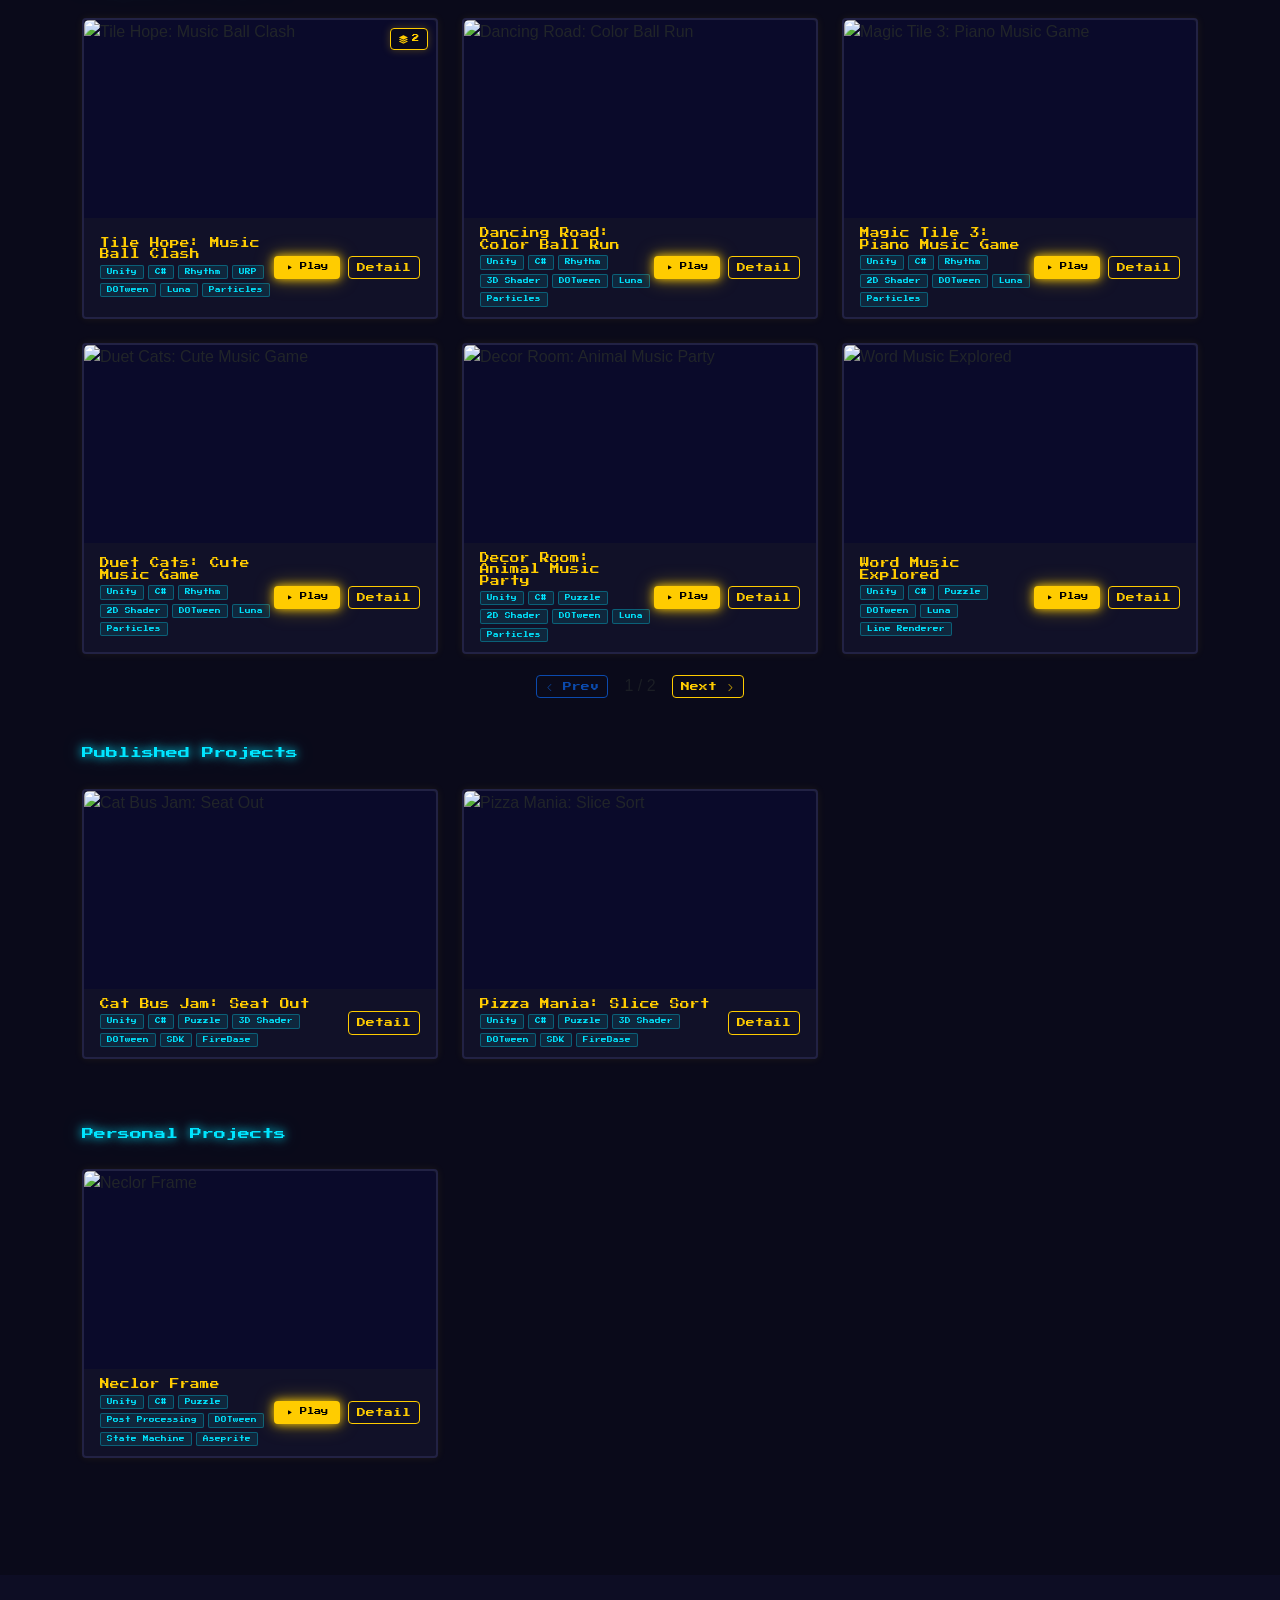
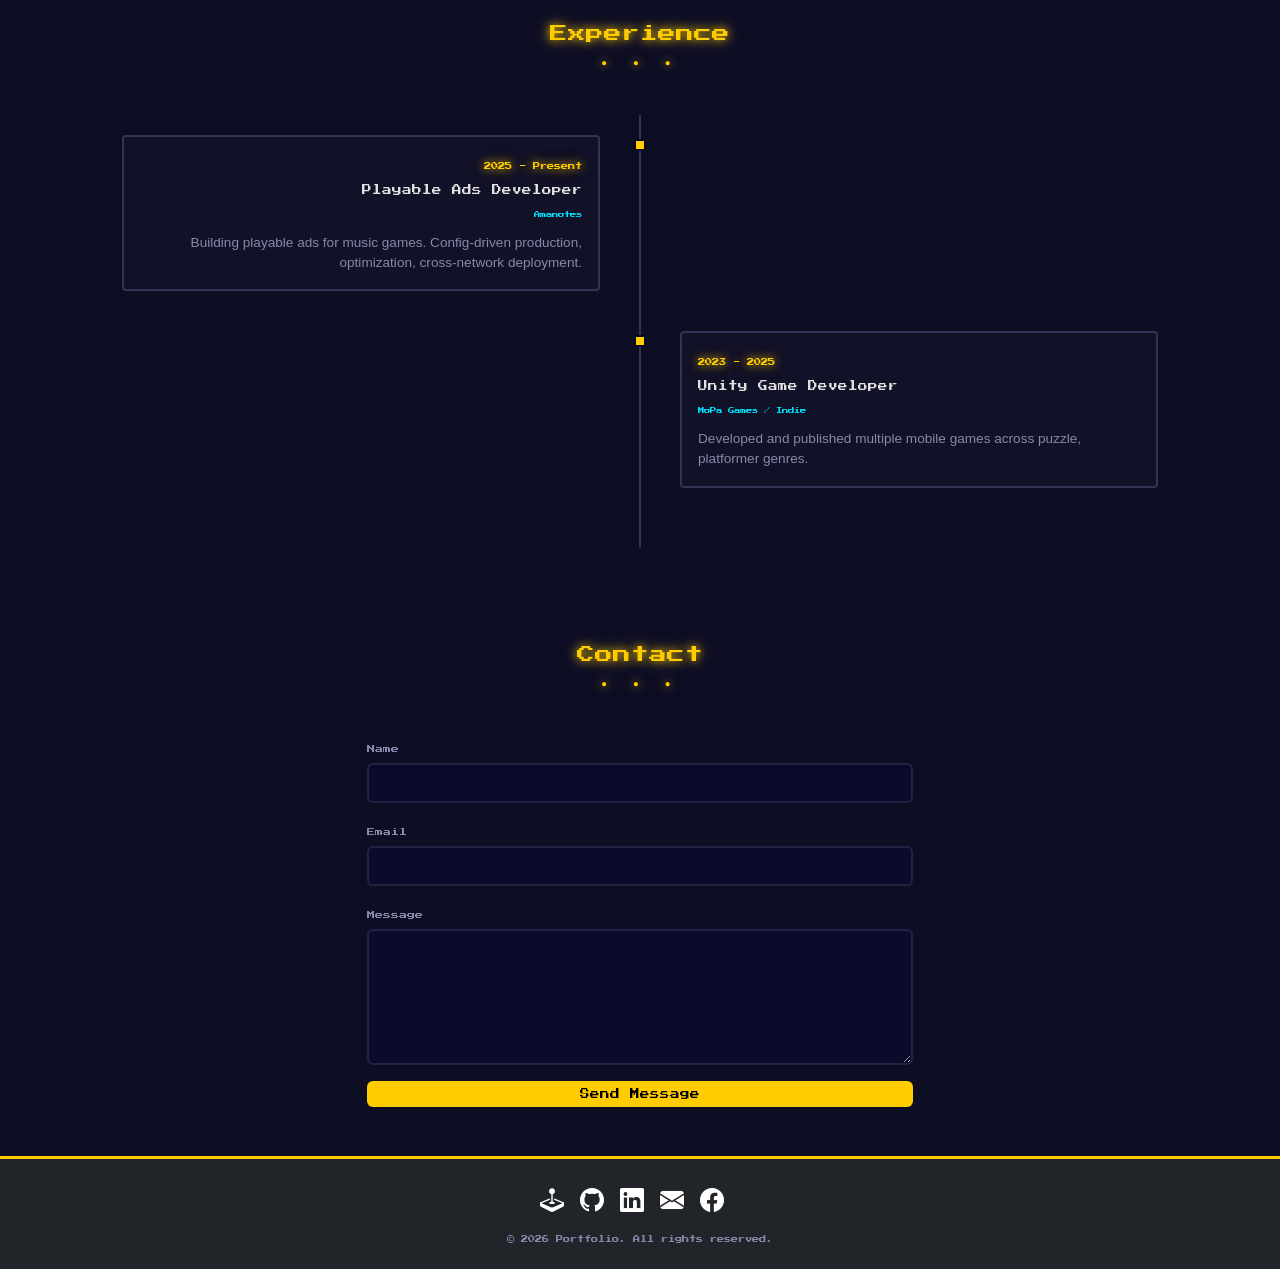
==== commit 8dda00b4: "add playable list" ====
--- a/index.html
+++ b/index.html
@@ -172,6 +172,7 @@
         <iframe id="playableFrame" class="playable-frame" sandbox="allow-scripts allow-same-origin allow-popups"></iframe>
       </div>
     </div>
+    <div class="playable-nav-bar" id="playableNavBar"></div>
   </div>
 
   <script src="https://cdn.jsdelivr.net/npm/bootstrap@5.3.3/dist/js/bootstrap.bundle.min.js"></script>
--- a/assets/css/style.css
+++ b/assets/css/style.css
@@ -904,3 +904,79 @@
   border: none;
   display: block;
 }
+
+/* --- Playable Nav Bar (bottom selector) --- */
+.playable-nav-bar {
+  display: none;
+  align-items: center;
+  justify-content: center;
+  gap: 6px;
+  padding: 8px 16px;
+  background: var(--color-bg-card);
+  border-top: 2px solid var(--color-primary);
+  box-shadow: 0 -2px 12px #ffcc0033;
+  flex-shrink: 0;
+}
+
+.playable-nav-btn,
+.playable-nav-num {
+  background: none;
+  border: 2px solid var(--color-primary);
+  color: var(--color-primary);
+  font-family: var(--font-pixel);
+  font-size: 0.5rem;
+  min-width: 32px;
+  height: 28px;
+  padding: 0 6px;
+  border-radius: 4px;
+  cursor: pointer;
+  display: inline-flex;
+  align-items: center;
+  justify-content: center;
+  transition: opacity var(--transition-speed), background var(--transition-speed), color var(--transition-speed);
+}
+
+.playable-nav-btn:hover:not(:disabled),
+.playable-nav-num:hover:not(.active) {
+  background: var(--color-primary);
+  color: var(--color-bg-dark);
+}
+
+.playable-nav-num.active {
+  background: var(--color-primary);
+  color: var(--color-bg-dark);
+}
+
+.playable-nav-btn:disabled {
+  opacity: 0.3;
+  cursor: not-allowed;
+}
+
+/* --- Playable Count Badge --- */
+.project-card,
+.col-lg-7 {
+  position: relative;
+}
+
+.playable-count-badge {
+  position: absolute;
+  top: 8px;
+  right: 8px;
+  z-index: 5;
+  display: inline-flex;
+  align-items: center;
+  gap: 4px;
+  background: rgba(10, 10, 26, 0.85);
+  border: 1px solid var(--color-primary);
+  color: var(--color-primary);
+  font-family: var(--font-pixel);
+  font-size: 0.45rem;
+  padding: 3px 8px;
+  border-radius: 4px;
+  box-shadow: 0 0 8px #ffcc0044;
+  pointer-events: none;
+}
+
+.playable-count-badge i {
+  font-size: 0.55rem;
+}
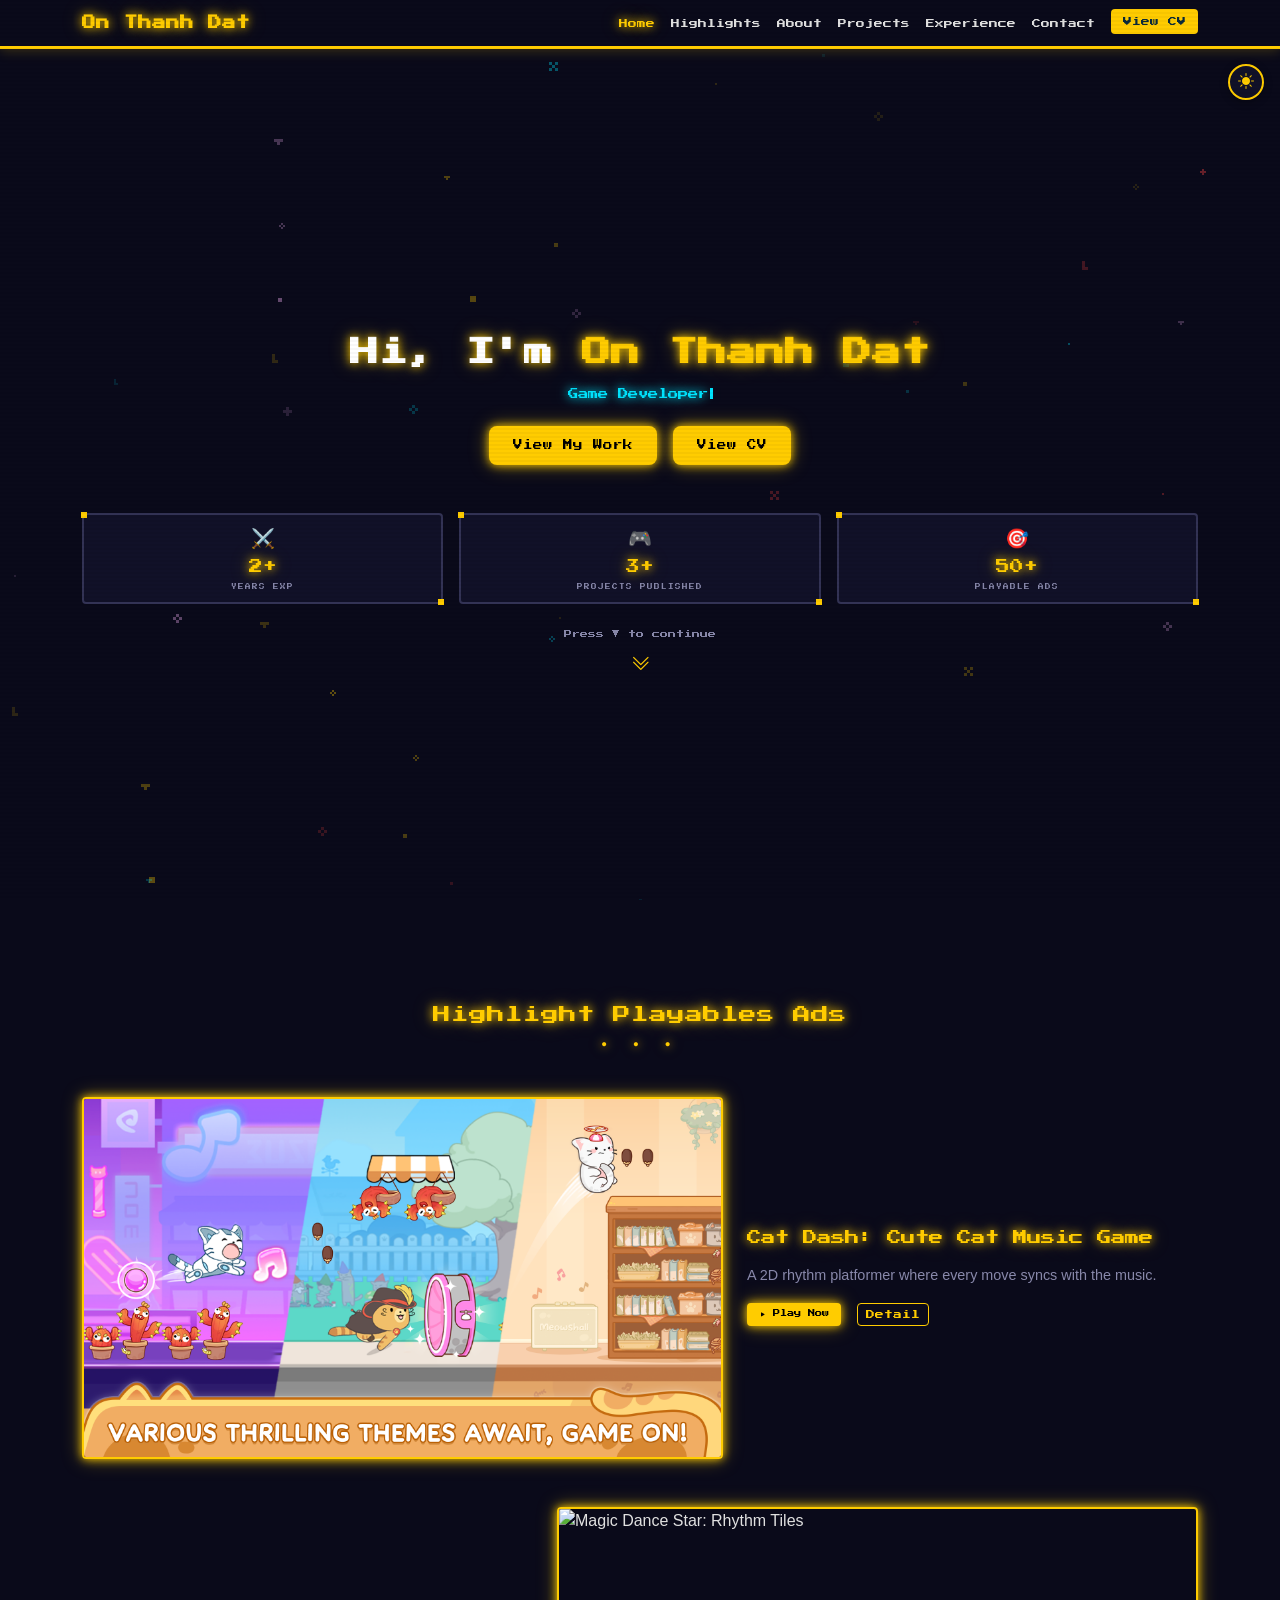
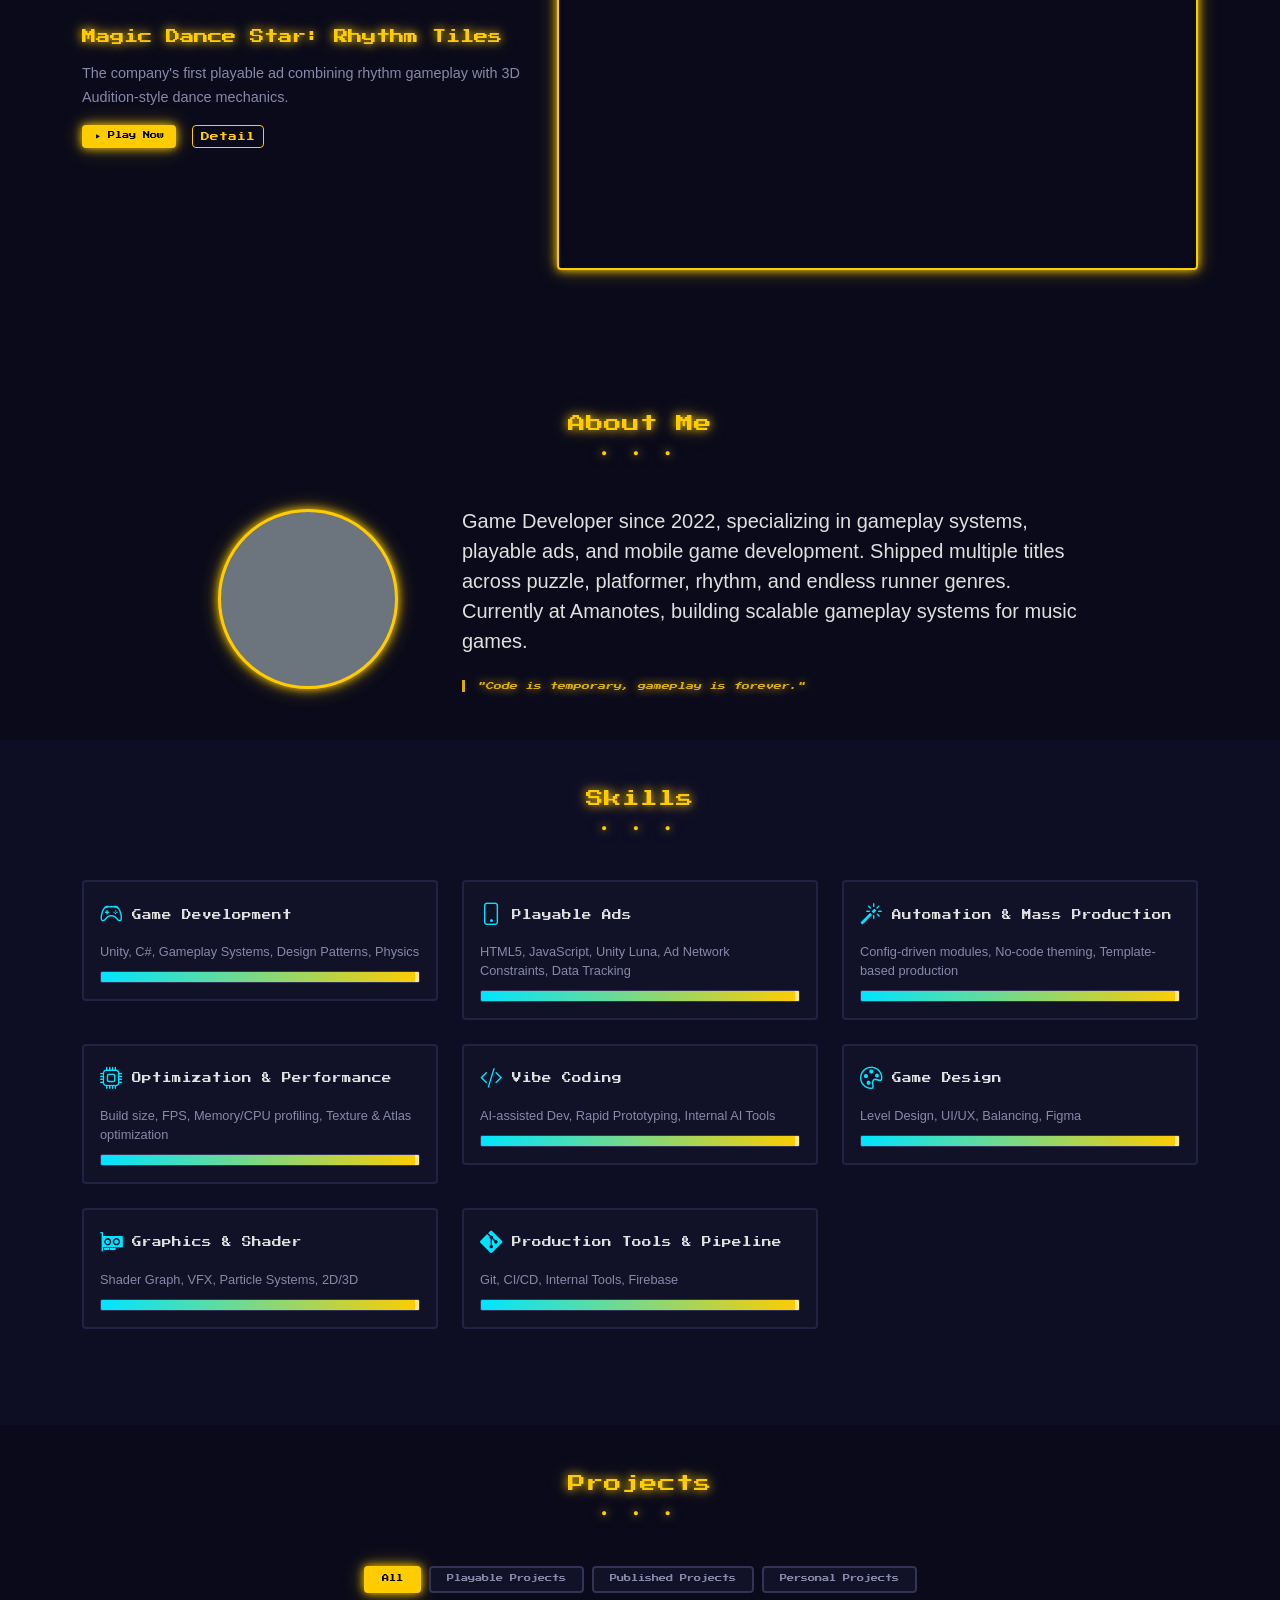
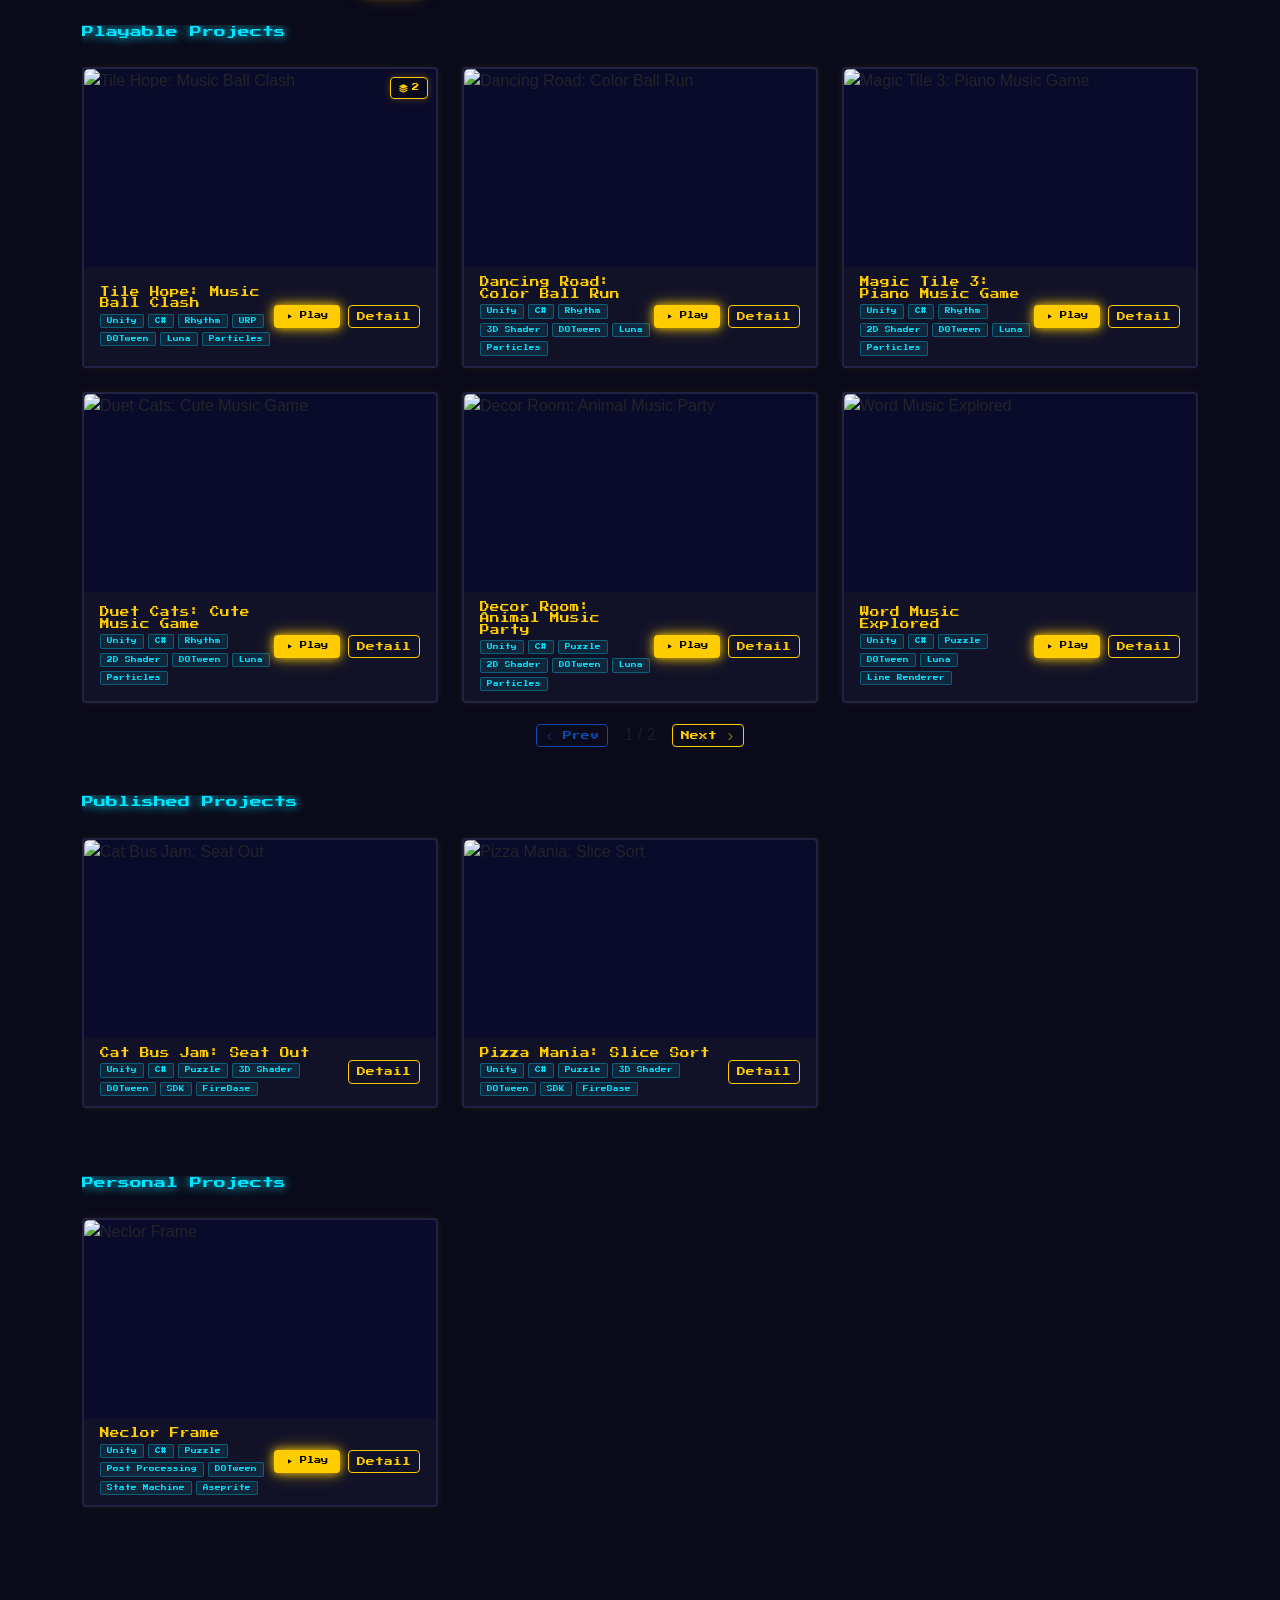
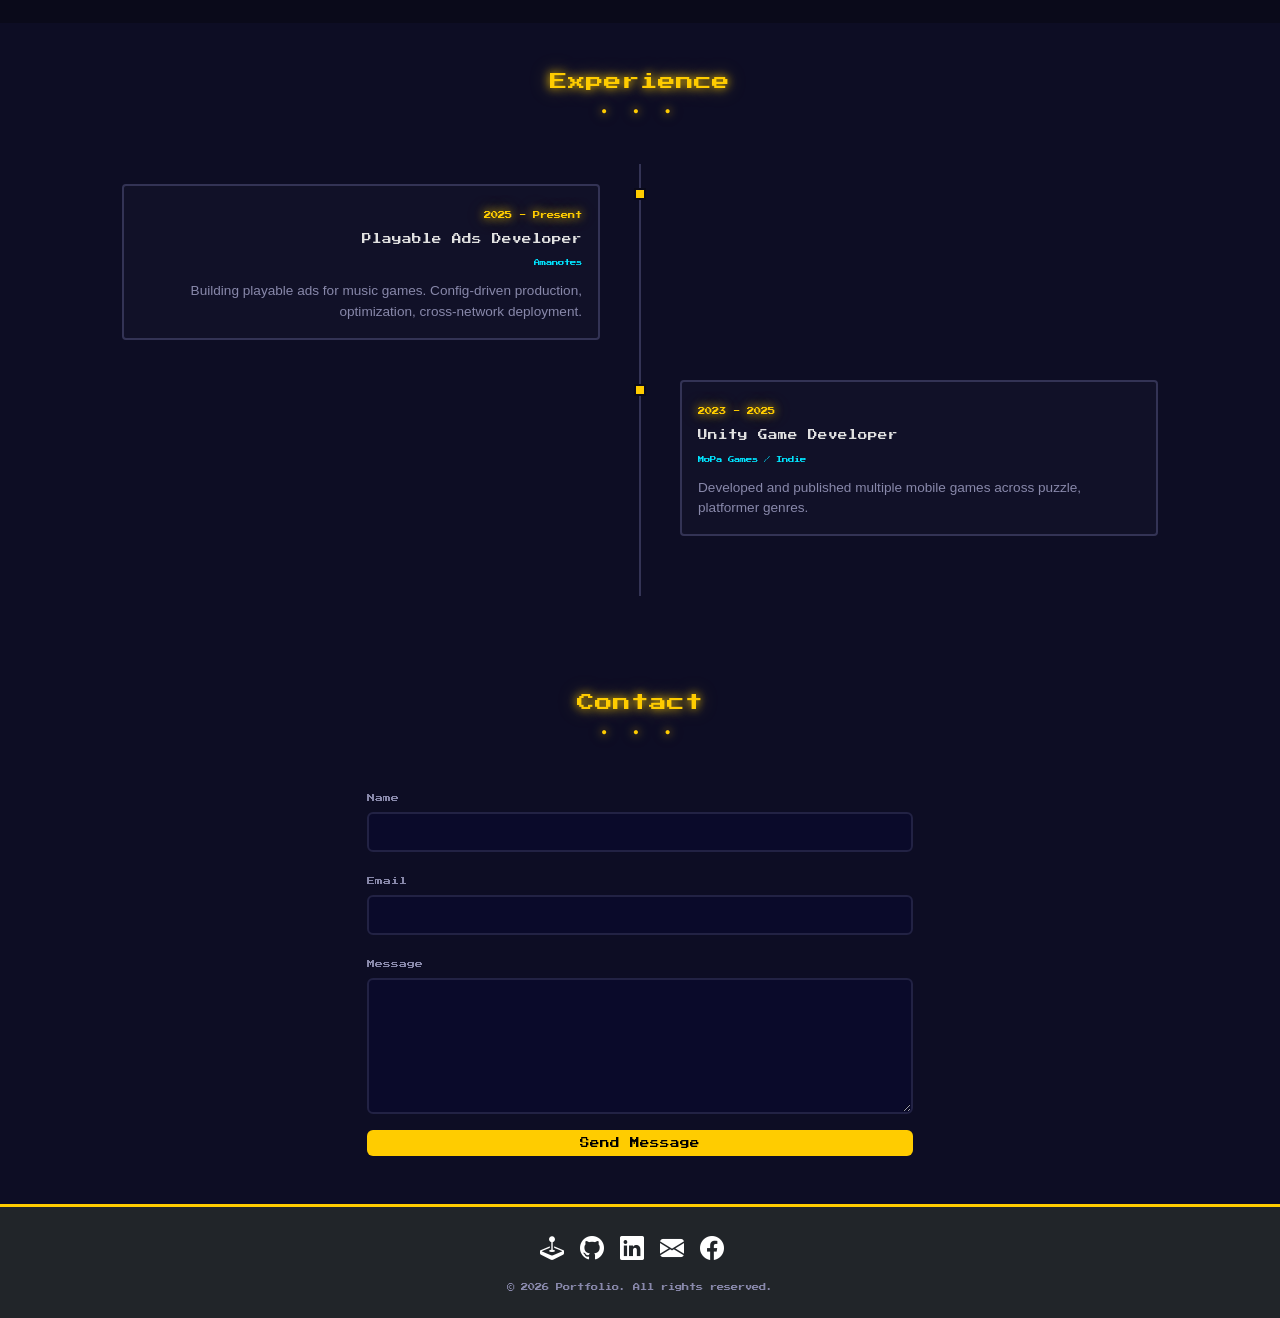
==== commit 2f06180b: "feat: add loading screen, typing effect, skill bars 3x3, project filter, animated counters, custom c" ====
--- a/index.html
+++ b/index.html
@@ -28,8 +28,28 @@
   <link href="https://cdn.jsdelivr.net/npm/bootstrap@5.3.3/dist/css/bootstrap.min.css" rel="stylesheet">
   <link href="https://cdn.jsdelivr.net/npm/bootstrap-icons@1.11.3/font/bootstrap-icons.min.css" rel="stylesheet">
   <link href="assets/css/style.css" rel="stylesheet">
+
+  <!-- FOUC Prevention: Apply saved theme before render -->
+  <script>
+    (function() {
+      try {
+        if (localStorage.getItem('portfolio-theme') === 'light') {
+          document.documentElement.classList.add('light-theme');
+        }
+      } catch(e) {}
+    })();
+  </script>
 </head>
 <body>
+
+  <!-- Loading Screen -->
+  <div class="loading-screen" id="loadingScreen">
+    <img class="loading-pixel-art" id="loadingIcon" src="" alt="Loading" style="max-width:80px;max-height:80px;object-fit:contain;image-rendering:pixelated;">
+    <div class="loading-bar-container">
+      <div class="loading-bar-fill" id="loadingBarFill"></div>
+    </div>
+    <div class="loading-text" id="loadingText">Loading...</div>
+  </div>
 
   <!-- Retro Scanline Overlay -->
   <div class="scanline-overlay"></div>
@@ -60,6 +80,13 @@
     </div>
   </nav>
 
+  <!-- Theme Toggle (floating) -->
+  <button class="theme-toggle-btn" id="themeToggleBtn"
+          aria-label="Chuyển sang theme sáng"
+          title="Chuyển đổi theme">
+    <i class="bi bi-sun-fill"></i>
+  </button>
+
   <!-- Hero -->
   <section id="hero" class="hero-section d-flex align-items-center">
     <div class="container text-center text-white position-relative scroll-reveal scale-up" id="heroContent"></div>
@@ -100,6 +127,7 @@
   <section id="projects" class="py-5">
     <div class="container">
       <h2 class="section-title text-center mb-5 scroll-reveal" id="titleProjects"></h2>
+      <div id="projectFilterBar" class="project-filter-bar scroll-reveal"></div>
       <div id="projectCategories" class="scroll-reveal"></div>
     </div>
   </section>
--- a/assets/css/style.css
+++ b/assets/css/style.css
@@ -980,3 +980,952 @@
 .playable-count-badge i {
   font-size: 0.55rem;
 }
+
+/* --- Modal Meta Row (Duration + Role) --- */
+.modal-meta-row {
+  display: flex;
+  flex-wrap: wrap;
+  gap: 8px;
+  align-items: center;
+  margin-bottom: 12px;
+}
+
+.duration-badge {
+  font-family: var(--font-pixel);
+  font-size: 0.45rem;
+  color: var(--color-primary);
+  background: var(--color-bg-card);
+  border: 1px solid var(--color-primary);
+  border-radius: 4px;
+  padding: 4px 10px;
+  text-shadow: var(--glow-primary);
+}
+
+.role-badge {
+  font-family: var(--font-pixel);
+  font-size: 0.45rem;
+  color: var(--color-secondary);
+  background: var(--color-bg-card);
+  border: 1px solid var(--color-secondary);
+  border-radius: 4px;
+  padding: 4px 10px;
+  text-shadow: var(--glow-cyan);
+}
+
+/* --- Impact Section --- */
+.impact-section {
+  margin-top: 16px;
+  margin-bottom: 12px;
+}
+
+.impact-section h6 {
+  font-family: var(--font-pixel);
+  font-size: 0.5rem;
+  color: var(--color-primary);
+  text-shadow: var(--glow-primary);
+  margin-bottom: 10px;
+}
+
+.impact-item {
+  margin-bottom: 8px;
+  color: var(--color-text-muted);
+  font-size: 0.85rem;
+  line-height: 1.6;
+}
+
+.impact-item strong {
+  color: var(--color-text);
+}
+
+/* --- Hypothesis Section --- */
+.hypothesis-section {
+  margin-top: 16px;
+  margin-bottom: 12px;
+}
+
+.hypothesis-section h6 {
+  font-family: var(--font-pixel);
+  font-size: 0.5rem;
+  color: var(--color-primary);
+  text-shadow: var(--glow-primary);
+  margin-bottom: 10px;
+}
+
+.hypothesis-card {
+  background: var(--color-bg-card);
+  border: 1px solid #333355;
+  border-radius: 4px;
+  padding: 12px;
+  margin-bottom: 8px;
+}
+
+.hypothesis-card h6 {
+  font-family: var(--font-pixel);
+  font-size: 0.45rem;
+  color: var(--color-text);
+  margin-bottom: 6px;
+  display: flex;
+  align-items: center;
+  justify-content: space-between;
+  gap: 8px;
+  text-shadow: none;
+}
+
+.hypothesis-card p {
+  font-size: 0.8rem;
+  margin-bottom: 4px;
+}
+
+.hypothesis-status {
+  font-family: var(--font-pixel);
+  font-size: 0.35rem;
+  padding: 2px 8px;
+  border-radius: 2px;
+  white-space: nowrap;
+  flex-shrink: 0;
+}
+
+.hypothesis-status--adopted {
+  color: var(--color-secondary);
+  border: 1px solid var(--color-secondary);
+}
+
+.hypothesis-status--rejected {
+  color: var(--color-danger);
+  border: 1px solid var(--color-danger);
+}
+
+/* --- Metrics Section --- */
+.metrics-section {
+  margin-top: 16px;
+  margin-bottom: 12px;
+}
+
+.metrics-section h6 {
+  font-family: var(--font-pixel);
+  font-size: 0.5rem;
+  color: var(--color-primary);
+  text-shadow: var(--glow-primary);
+  margin-bottom: 10px;
+}
+
+.metric-item {
+  display: flex;
+  align-items: center;
+  gap: 8px;
+  padding: 6px 0;
+  font-size: 0.85rem;
+  color: var(--color-text-muted);
+  border-bottom: 1px solid #222244;
+}
+
+.metric-item:last-child {
+  border-bottom: none;
+}
+
+.metric-item .metric-label {
+  font-family: var(--font-pixel);
+  font-size: 0.4rem;
+  color: var(--color-text);
+  min-width: 60px;
+}
+
+.metric-trend--up {
+  color: var(--color-secondary);
+  font-weight: bold;
+}
+
+.metric-trend--down-good {
+  color: var(--color-secondary);
+  font-weight: bold;
+}
+
+.metric-trend--down-bad {
+  color: var(--color-danger);
+  font-weight: bold;
+}
+
+/* --- Responsive: Impact sections --- */
+@media (max-width: 768px) {
+  .hypothesis-card {
+    width: 100%;
+  }
+
+  .metric-item {
+    flex-direction: column;
+    align-items: flex-start;
+    gap: 4px;
+  }
+}
+
+/* ========================================
+   Light Theme Overrides
+   ======================================== */
+
+/* --- Smooth Theme Transition --- */
+html {
+  transition: background-color 0.3s, color 0.3s;
+}
+
+/* --- Floating Theme Toggle Button --- */
+.theme-toggle-btn {
+  position: fixed;
+  top: 64px;
+  right: 16px;
+  z-index: 1040;
+  background: var(--color-bg-card);
+  border: 2px solid var(--color-primary);
+  color: var(--color-primary);
+  font-size: 1rem;
+  width: 36px;
+  height: 36px;
+  display: flex;
+  align-items: center;
+  justify-content: center;
+  border-radius: 50%;
+  cursor: pointer;
+  padding: 0;
+  box-shadow: 0 2px 8px rgba(0,0,0,0.3);
+  transition: background 0.2s, color 0.2s, box-shadow 0.2s, border-color 0.2s;
+}
+
+.theme-toggle-btn:hover {
+  background: var(--color-primary);
+  color: var(--color-bg-dark);
+  box-shadow: var(--glow-primary);
+}
+
+.theme-toggle-btn:focus-visible {
+  outline: 2px solid var(--color-primary);
+  outline-offset: 2px;
+}
+
+/* --- Light Theme CSS Variables --- */
+html.light-theme {
+  --color-bg-dark: #f5f5fa;
+  --color-bg-card: #ffffff;
+  --color-bg-section: #eeeef5;
+  --color-text: #2d2d44;
+  --color-text-muted: #6b6b8a;
+  --color-primary: #7c5cbf;
+  --color-secondary: #2a8a9e;
+  --color-danger: #d94452;
+  --glow-primary: 0 0 6px rgba(124, 92, 191, 0.3);
+  --glow-cyan: 0 0 6px rgba(42, 138, 158, 0.3);
+}
+
+/* --- Navbar --- */
+html.light-theme .navbar {
+  background: rgba(255, 255, 255, 0.95) !important;
+  border-bottom: 3px solid var(--color-primary);
+  box-shadow: 0 2px 12px rgba(124, 92, 191, 0.1);
+  backdrop-filter: blur(8px);
+}
+
+html.light-theme .navbar-nav .nav-link {
+  color: #2d2d44 !important;
+}
+
+html.light-theme .navbar-nav .nav-link:hover,
+html.light-theme .navbar-nav .nav-link.active {
+  color: var(--color-primary) !important;
+}
+
+html.light-theme .navbar-nav .nav-link.nav-cv-btn {
+  background: var(--color-primary);
+  color: #fff !important;
+}
+
+html.light-theme .navbar-nav .nav-link.nav-cv-btn:hover {
+  background: #6a4daa;
+  color: #fff !important;
+}
+
+html.light-theme .navbar-brand {
+  color: var(--color-primary) !important;
+}
+
+html.light-theme .navbar-toggler {
+  border-color: rgba(45, 45, 68, 0.3);
+}
+
+html.light-theme .navbar-toggler-icon {
+  filter: invert(1) grayscale(100%) brightness(0.3);
+}
+
+/* --- Scanline --- */
+html.light-theme .scanline-overlay {
+  opacity: 0;
+}
+
+/* --- Remove glow/text-shadow in light theme --- */
+html.light-theme .hero-section h1,
+html.light-theme .navbar-brand,
+html.light-theme .section-title,
+html.light-theme .rpg-stat-value,
+html.light-theme .about-quote,
+html.light-theme .timeline-period,
+html.light-theme .modal-title,
+html.light-theme .playable-title,
+html.light-theme .impact-section h6,
+html.light-theme .hypothesis-section h6,
+html.light-theme .metrics-section h6,
+html.light-theme .duration-badge,
+html.light-theme .btn-play-now,
+html.light-theme .hero-section .lead,
+html.light-theme .project-category h3,
+html.light-theme .timeline-company,
+html.light-theme .role-badge {
+  text-shadow: none;
+}
+
+/* --- Body & Sections --- */
+html.light-theme body {
+  background: var(--color-bg-dark);
+  color: var(--color-text);
+}
+
+html.light-theme .bg-light {
+  background: var(--color-bg-section) !important;
+}
+
+/* --- Hero --- */
+html.light-theme .hero-section .lead {
+  color: var(--color-secondary);
+}
+
+html.light-theme .hero-section .btn-primary {
+  background: var(--color-primary);
+  color: #fff;
+  box-shadow: 0 2px 8px rgba(124, 92, 191, 0.3);
+}
+
+html.light-theme .hero-section .btn-primary:hover {
+  background: #6a4daa;
+}
+
+/* --- Cards --- */
+html.light-theme .skill-card,
+html.light-theme .project-card {
+  background: var(--color-bg-card);
+  border-color: #dddde8;
+  box-shadow: 0 2px 8px rgba(0, 0, 0, 0.05);
+}
+
+html.light-theme .skill-card:hover {
+  border-color: var(--color-secondary);
+}
+
+html.light-theme .project-card:hover {
+  border-color: var(--color-primary);
+}
+
+html.light-theme .skill-card h5 {
+  color: var(--color-text);
+}
+
+html.light-theme .skill-card .text-muted {
+  color: var(--color-text-muted) !important;
+}
+
+html.light-theme .skill-card .text-primary {
+  color: var(--color-secondary) !important;
+}
+
+html.light-theme .project-card .card-img-top {
+  background: var(--color-bg-section);
+}
+
+html.light-theme .project-card .card-text {
+  color: var(--color-text-muted) !important;
+}
+
+/* --- RPG Stats --- */
+html.light-theme .rpg-stat-item {
+  background: var(--color-bg-card);
+  border-color: #dddde8;
+}
+
+html.light-theme .rpg-stat-label {
+  color: var(--color-text-muted);
+}
+
+/* --- Modal --- */
+html.light-theme .modal-content {
+  background: var(--color-bg-card);
+  border-color: var(--color-primary);
+  box-shadow: 0 4px 24px rgba(0, 0, 0, 0.1);
+}
+
+html.light-theme .modal-header {
+  border-bottom-color: #dddde8;
+}
+
+html.light-theme .modal-body {
+  scrollbar-color: var(--color-primary) #f5f5fa;
+}
+
+html.light-theme .modal-body::-webkit-scrollbar-track {
+  background: #f5f5fa;
+}
+
+html.light-theme .modal-body p {
+  color: var(--color-text-muted);
+}
+
+html.light-theme .btn-close {
+  filter: none;
+}
+
+/* --- Form Controls --- */
+html.light-theme .form-control {
+  background: #fff;
+  border-color: #dddde8;
+  color: var(--color-text);
+}
+
+html.light-theme .form-control:focus {
+  background: #fff;
+  border-color: var(--color-primary);
+  box-shadow: 0 0 8px rgba(124, 92, 191, 0.2);
+  color: var(--color-text);
+}
+
+html.light-theme .form-label {
+  color: var(--color-text-muted);
+}
+
+/* --- Buttons --- */
+html.light-theme .btn-primary {
+  background: var(--color-primary);
+  color: #fff;
+}
+
+html.light-theme .btn-primary:hover {
+  background: #6a4daa;
+  color: #fff;
+}
+
+html.light-theme .btn-outline-primary {
+  color: var(--color-primary);
+  border-color: var(--color-primary);
+}
+
+html.light-theme .btn-outline-primary:hover {
+  background: var(--color-primary);
+  color: #fff;
+}
+
+html.light-theme .btn-play-now {
+  background: var(--color-primary);
+  border-color: var(--color-primary);
+  color: #fff;
+  box-shadow: 0 2px 6px rgba(124, 92, 191, 0.25);
+}
+
+html.light-theme .btn-play-now:hover {
+  background: #6a4daa;
+}
+
+/* --- Footer --- */
+html.light-theme footer {
+  background: #e8e8f2 !important;
+  border-top-color: var(--color-primary);
+}
+
+html.light-theme footer p {
+  color: var(--color-text-muted);
+}
+
+html.light-theme footer a {
+  color: var(--color-text) !important;
+}
+
+/* --- Tech Tags --- */
+html.light-theme .tech-tag {
+  background: rgba(42, 138, 158, 0.08);
+  color: #1f7a8c;
+  border-color: rgba(42, 138, 158, 0.25);
+}
+
+/* --- Timeline --- */
+html.light-theme .timeline::before {
+  background: #dddde8;
+}
+
+html.light-theme .timeline-dot {
+  border-color: var(--color-bg-card);
+}
+
+html.light-theme .timeline-card {
+  background: var(--color-bg-card);
+  border-color: #dddde8;
+}
+
+html.light-theme .timeline-card:hover {
+  border-color: var(--color-primary);
+}
+
+html.light-theme .timeline-desc {
+  color: var(--color-text-muted);
+}
+
+html.light-theme .timeline-company {
+  color: var(--color-secondary);
+}
+
+/* --- About --- */
+html.light-theme .about-quote {
+  color: var(--color-primary);
+  border-left-color: var(--color-primary);
+}
+
+/* --- Project Category --- */
+html.light-theme .project-category h3 {
+  color: var(--color-secondary);
+}
+
+/* --- Section Title --- */
+html.light-theme .section-title::after {
+  color: var(--color-primary);
+}
+
+/* --- Playable Overlay --- */
+html.light-theme .playable-header {
+  background: var(--color-bg-card);
+  border-bottom-color: var(--color-primary);
+}
+
+html.light-theme .playable-nav-bar {
+  background: var(--color-bg-card);
+  border-top-color: var(--color-primary);
+}
+
+html.light-theme .playable-count-badge {
+  background: rgba(255, 255, 255, 0.92);
+}
+
+/* --- Badges --- */
+html.light-theme .duration-badge {
+  background: var(--color-bg-section);
+}
+
+html.light-theme .role-badge {
+  background: var(--color-bg-section);
+  color: var(--color-secondary);
+  border-color: var(--color-secondary);
+}
+
+html.light-theme .hypothesis-status--adopted {
+  color: var(--color-secondary);
+  border-color: var(--color-secondary);
+}
+
+/* --- Hypothesis & Metrics --- */
+html.light-theme .hypothesis-card {
+  background: var(--color-bg-section);
+  border-color: #dddde8;
+}
+
+html.light-theme .metric-item {
+  border-bottom-color: #dddde8;
+}
+
+html.light-theme .impact-item strong {
+  color: var(--color-text);
+}
+
+/* --- Misc --- */
+html.light-theme .scroll-hint {
+  color: var(--color-text-muted);
+}
+
+html.light-theme .latest-project-desc {
+  color: var(--color-text-muted);
+}
+
+
+/* --- Light Theme: Fix white text on light backgrounds --- */
+
+/* Hero "Hi, I'm" text — container has Bootstrap text-white */
+html.light-theme .hero-section .text-white {
+  color: var(--color-text) !important;
+}
+
+/* Footer — has bg-dark text-white */
+html.light-theme footer.text-white {
+  color: var(--color-text) !important;
+}
+
+html.light-theme footer .text-white {
+  color: var(--color-text) !important;
+}
+
+/* Social links in footer */
+html.light-theme footer a.text-white {
+  color: var(--color-text) !important;
+}
+
+/* App Store button in project modal */
+html.light-theme .btn-outline-light {
+  color: var(--color-text);
+  border-color: var(--color-text-muted);
+}
+
+html.light-theme .btn-outline-light:hover {
+  background: var(--color-text);
+  color: #fff;
+  border-color: var(--color-text);
+}
+
+/* Project card placeholder icon */
+html.light-theme .project-thumb .text-white {
+  color: var(--color-text-muted) !important;
+}
+
+/* --- Light Theme: Google Play & Play Now modal buttons --- */
+html.light-theme .btn-outline-gplay {
+  color: #1a8a4a;
+  border-color: #1a8a4a;
+}
+
+html.light-theme .btn-outline-gplay:hover {
+  background: #1a8a4a;
+  color: #fff;
+}
+
+html.light-theme .modal .btn-outline-warning {
+  color: #8a6d1b;
+  border-color: #8a6d1b;
+}
+
+html.light-theme .modal .btn-outline-warning:hover {
+  background: #8a6d1b;
+  color: #fff;
+}
+
+/* ========================================
+   FEATURE: Loading Screen (Retro)
+   ======================================== */
+.loading-screen {
+  position: fixed;
+  inset: 0;
+  z-index: 99999;
+  background: var(--color-bg-dark);
+  display: flex;
+  flex-direction: column;
+  align-items: center;
+  justify-content: center;
+  transition: opacity 0.6s ease, visibility 0.6s ease;
+}
+
+.loading-screen.hidden {
+  opacity: 0;
+  visibility: hidden;
+  pointer-events: none;
+}
+
+.loading-pixel-art {
+  animation: loading-bounce 0.8s ease-in-out infinite alternate;
+  margin-bottom: 24px;
+  background: transparent;
+}
+
+@keyframes loading-bounce {
+  0% { transform: translateY(0); }
+  100% { transform: translateY(-12px); }
+}
+
+.loading-bar-container {
+  width: 220px;
+  height: 16px;
+  border: 2px solid var(--color-primary);
+  background: var(--color-bg-card);
+  position: relative;
+  overflow: hidden;
+  image-rendering: pixelated;
+}
+
+.loading-bar-fill {
+  height: 100%;
+  width: 0%;
+  background: var(--color-primary);
+  box-shadow: var(--glow-primary);
+  transition: width 0.15s steps(20);
+}
+
+.loading-text {
+  font-family: var(--font-pixel);
+  font-size: 0.5rem;
+  color: var(--color-primary);
+  text-shadow: var(--glow-primary);
+  margin-top: 12px;
+  animation: loading-blink 1s steps(2) infinite;
+}
+
+@keyframes loading-blink {
+  0%, 100% { opacity: 1; }
+  50% { opacity: 0; }
+}
+
+/* ========================================
+   FEATURE: Typing Effect
+   ======================================== */
+.typing-cursor {
+  display: inline-block;
+  width: 3px;
+  height: 1em;
+  background: var(--color-secondary);
+  margin-left: 2px;
+  animation: cursor-blink 0.7s steps(2) infinite;
+  vertical-align: text-bottom;
+}
+
+@keyframes cursor-blink {
+  0%, 100% { opacity: 1; }
+  50% { opacity: 0; }
+}
+
+/* ========================================
+   FEATURE: RPG Skill Bars
+   ======================================== */
+.skill-bar-card {
+  background: var(--color-bg-card);
+  border: 2px solid #222244;
+  border-radius: 4px;
+  padding: 16px;
+  transition: transform var(--transition-speed), box-shadow var(--transition-speed), border-color var(--transition-speed);
+}
+
+.skill-bar-card:hover {
+  transform: translateY(-4px);
+  border-color: var(--color-secondary);
+  box-shadow: var(--glow-cyan);
+}
+
+.skill-bar-header {
+  display: flex;
+  align-items: center;
+  gap: 10px;
+  margin-bottom: 10px;
+}
+
+.skill-bar-header i {
+  font-size: 1.4rem;
+  color: var(--color-secondary);
+}
+
+.skill-bar-header h5 {
+  font-size: 0.6rem;
+  color: var(--color-text);
+  margin: 0;
+}
+
+.skill-bar-desc {
+  color: var(--color-text-muted);
+  font-size: 0.8rem;
+  margin-bottom: 10px;
+}
+
+.skill-bar-track {
+  width: 100%;
+  height: 12px;
+  background: #0a0a2a;
+  border: 1px solid #333355;
+  border-radius: 2px;
+  overflow: hidden;
+  position: relative;
+}
+
+.skill-bar-fill {
+  height: 100%;
+  width: 0%;
+  background: linear-gradient(90deg, var(--color-secondary), var(--color-primary));
+  box-shadow: 0 0 8px var(--color-secondary);
+  transition: width 1.2s cubic-bezier(0.25, 0.46, 0.45, 0.94);
+  position: relative;
+  image-rendering: pixelated;
+}
+
+.skill-bar-fill::after {
+  content: '';
+  position: absolute;
+  right: 0;
+  top: 0;
+  bottom: 0;
+  width: 4px;
+  background: #fff;
+  opacity: 0.6;
+  animation: bar-shimmer 1.5s ease-in-out infinite;
+}
+
+@keyframes bar-shimmer {
+  0%, 100% { opacity: 0.3; }
+  50% { opacity: 0.8; }
+}
+
+.skill-bar-level {
+  font-family: var(--font-pixel);
+  font-size: 0.4rem;
+  color: var(--color-primary);
+  text-align: right;
+  margin-top: 4px;
+}
+
+.skill-bar-fill.animated {
+  width: var(--target-width);
+}
+
+/* ========================================
+   FEATURE: Project Filter Tabs
+   ======================================== */
+.project-filter-bar {
+  display: flex;
+  justify-content: center;
+  gap: 8px;
+  flex-wrap: wrap;
+  margin-bottom: 32px;
+}
+
+.filter-btn {
+  font-family: var(--font-pixel);
+  font-size: 0.45rem;
+  padding: 6px 16px;
+  border: 2px solid #333355;
+  background: var(--color-bg-card);
+  color: var(--color-text-muted);
+  border-radius: 4px;
+  cursor: pointer;
+  transition: all var(--transition-speed);
+}
+
+.filter-btn:hover {
+  border-color: var(--color-primary);
+  color: var(--color-primary);
+}
+
+.filter-btn.active {
+  border-color: var(--color-primary);
+  background: var(--color-primary);
+  color: #000;
+  box-shadow: var(--glow-primary);
+}
+
+.project-category {
+  transition: opacity 0.4s ease, max-height 0.5s ease;
+  overflow: hidden;
+}
+
+.project-category.filter-hidden {
+  opacity: 0;
+  max-height: 0 !important;
+  margin: 0 !important;
+  padding: 0 !important;
+  pointer-events: none;
+}
+
+.project-category.filter-visible {
+  opacity: 1;
+  max-height: 2000px;
+}
+
+/* ========================================
+   FEATURE: Custom Pixel Cursor (set via JS)
+   ======================================== */
+
+/* ========================================
+   FEATURE: Animated Counter
+   ======================================== */
+.rpg-stat-value[data-count-target] {
+  min-width: 2ch;
+  display: inline-block;
+}
+
+/* ========================================
+   FEATURE: Responsive Improvements
+   ======================================== */
+@media (max-width: 576px) {
+  .hero-section h1 { font-size: 0.85rem; }
+  .hero-section .lead { font-size: 0.45rem; }
+
+  .rpg-stats-bar {
+    flex-wrap: wrap;
+    gap: 0.5rem;
+  }
+
+  .rpg-stat-item {
+    flex: 1 1 calc(33% - 0.5rem);
+    min-width: 80px;
+  }
+
+  .project-filter-bar {
+    gap: 4px;
+  }
+
+  .filter-btn {
+    font-size: 0.35rem;
+    padding: 4px 10px;
+  }
+
+  .skill-bar-card {
+    padding: 12px;
+  }
+
+  .about-avatar {
+    width: 140px;
+    height: 140px;
+  }
+
+  .timeline-card {
+    padding: 12px;
+  }
+
+  .latest-project-desc {
+    font-size: 0.8rem;
+  }
+
+  .playable-header {
+    flex-wrap: wrap;
+    gap: 8px;
+  }
+
+  .playable-header-actions {
+    flex-wrap: wrap;
+  }
+}
+
+@media (max-width: 400px) {
+  .hero-section h1 { font-size: 0.7rem; }
+  .section-title { font-size: 0.65rem; }
+
+  .rpg-stat-item {
+    flex: 1 1 100%;
+  }
+
+  .navbar-brand { font-size: 0.55rem; }
+}
+
+/* Smooth scroll for all internal links */
+html {
+  scroll-behavior: smooth;
+  -webkit-overflow-scrolling: touch;
+}
+
+/* Better touch targets on mobile */
+@media (max-width: 768px) {
+  .btn, .filter-btn, .playable-btn, .nav-link {
+    min-height: 44px;
+    display: inline-flex;
+    align-items: center;
+  }
+
+  .project-card .card-body {
+    flex-direction: column;
+    gap: 8px;
+  }
+
+  .project-card .card-body .d-flex.gap-2 {
+    width: 100%;
+    justify-content: center;
+  }
+}
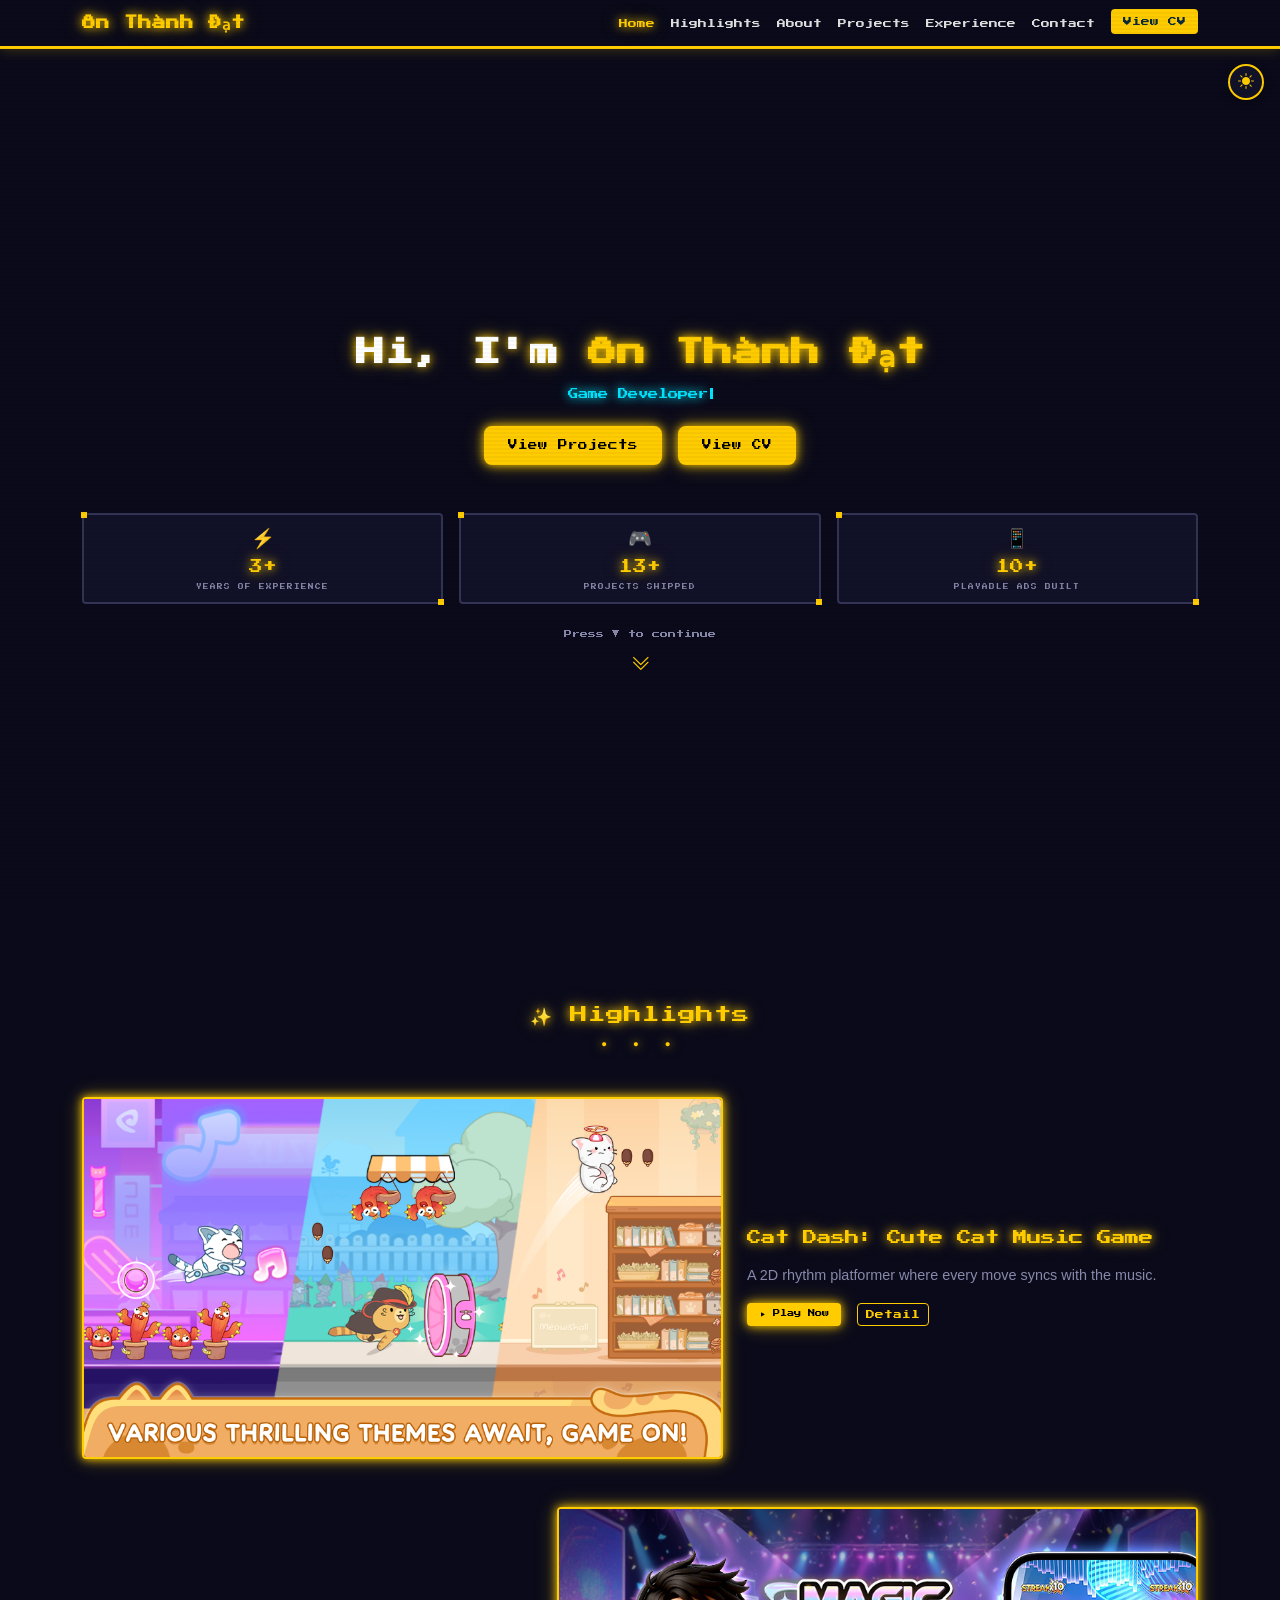
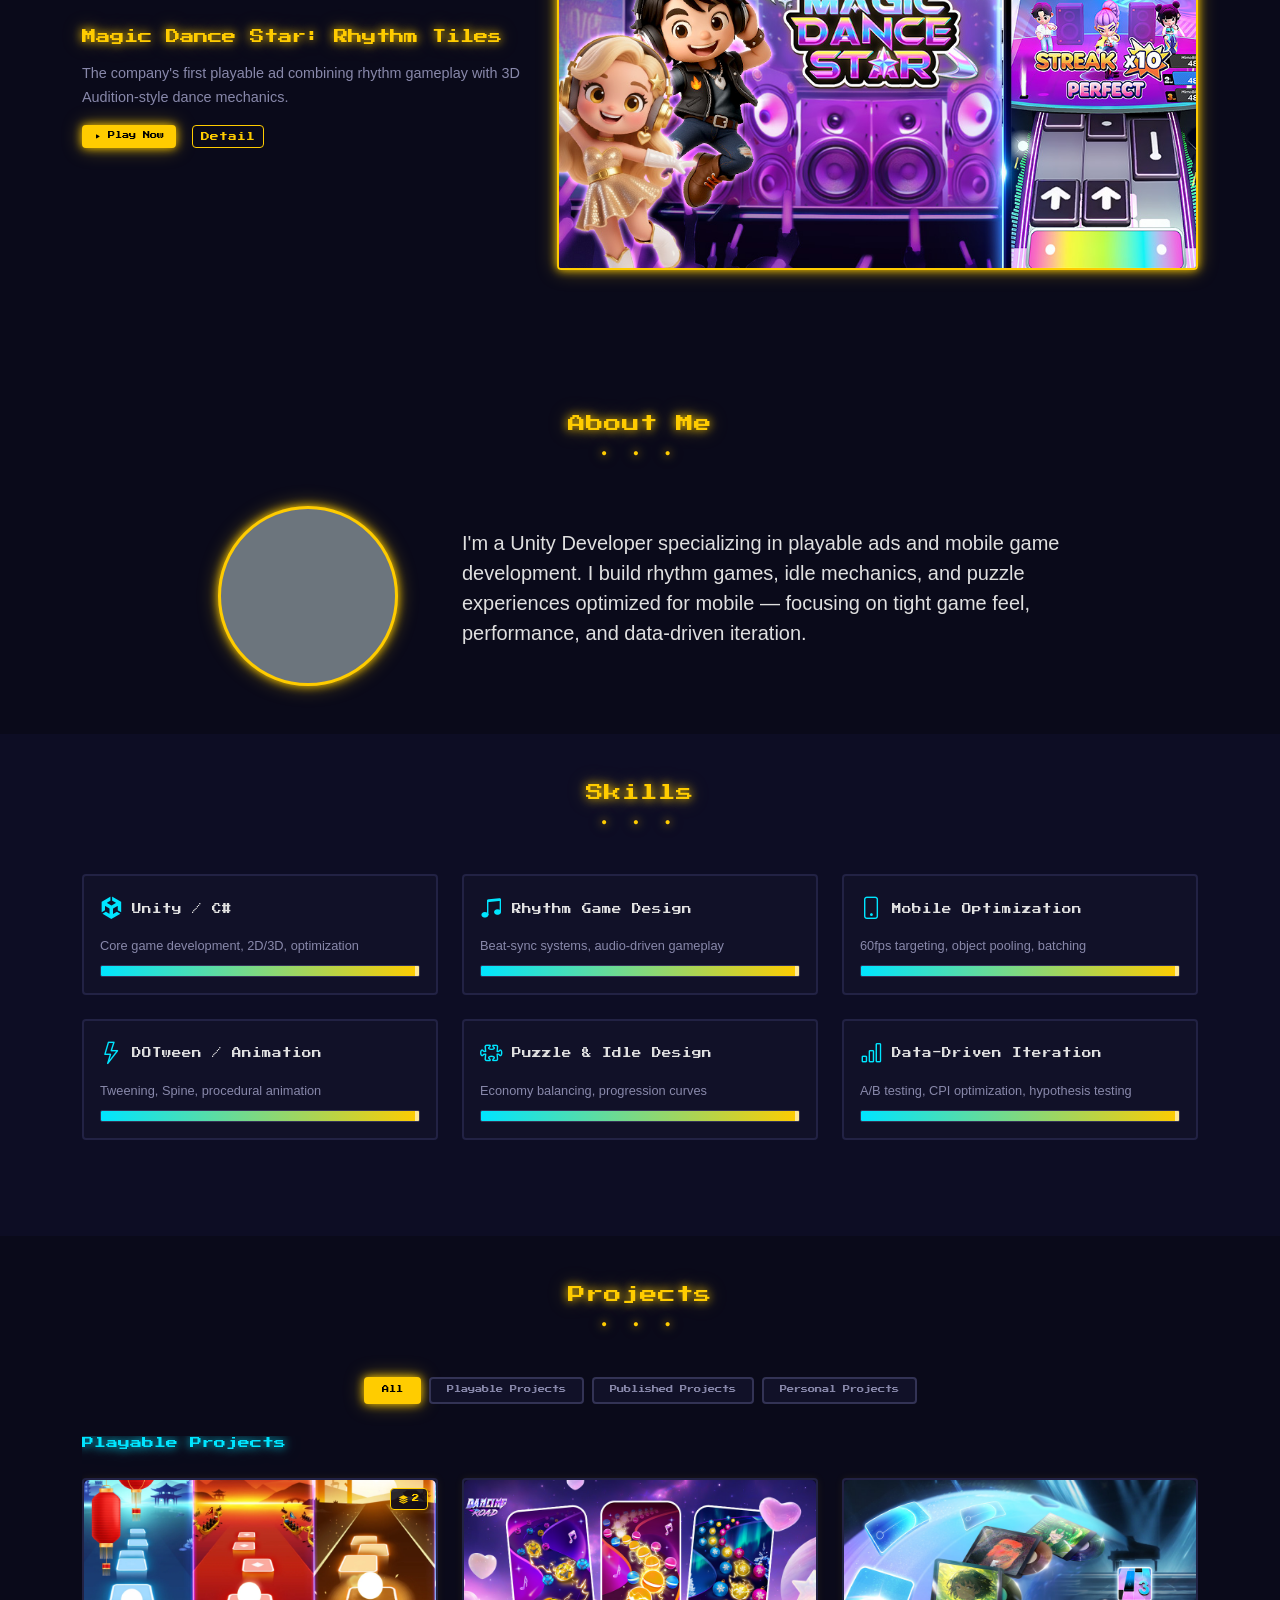
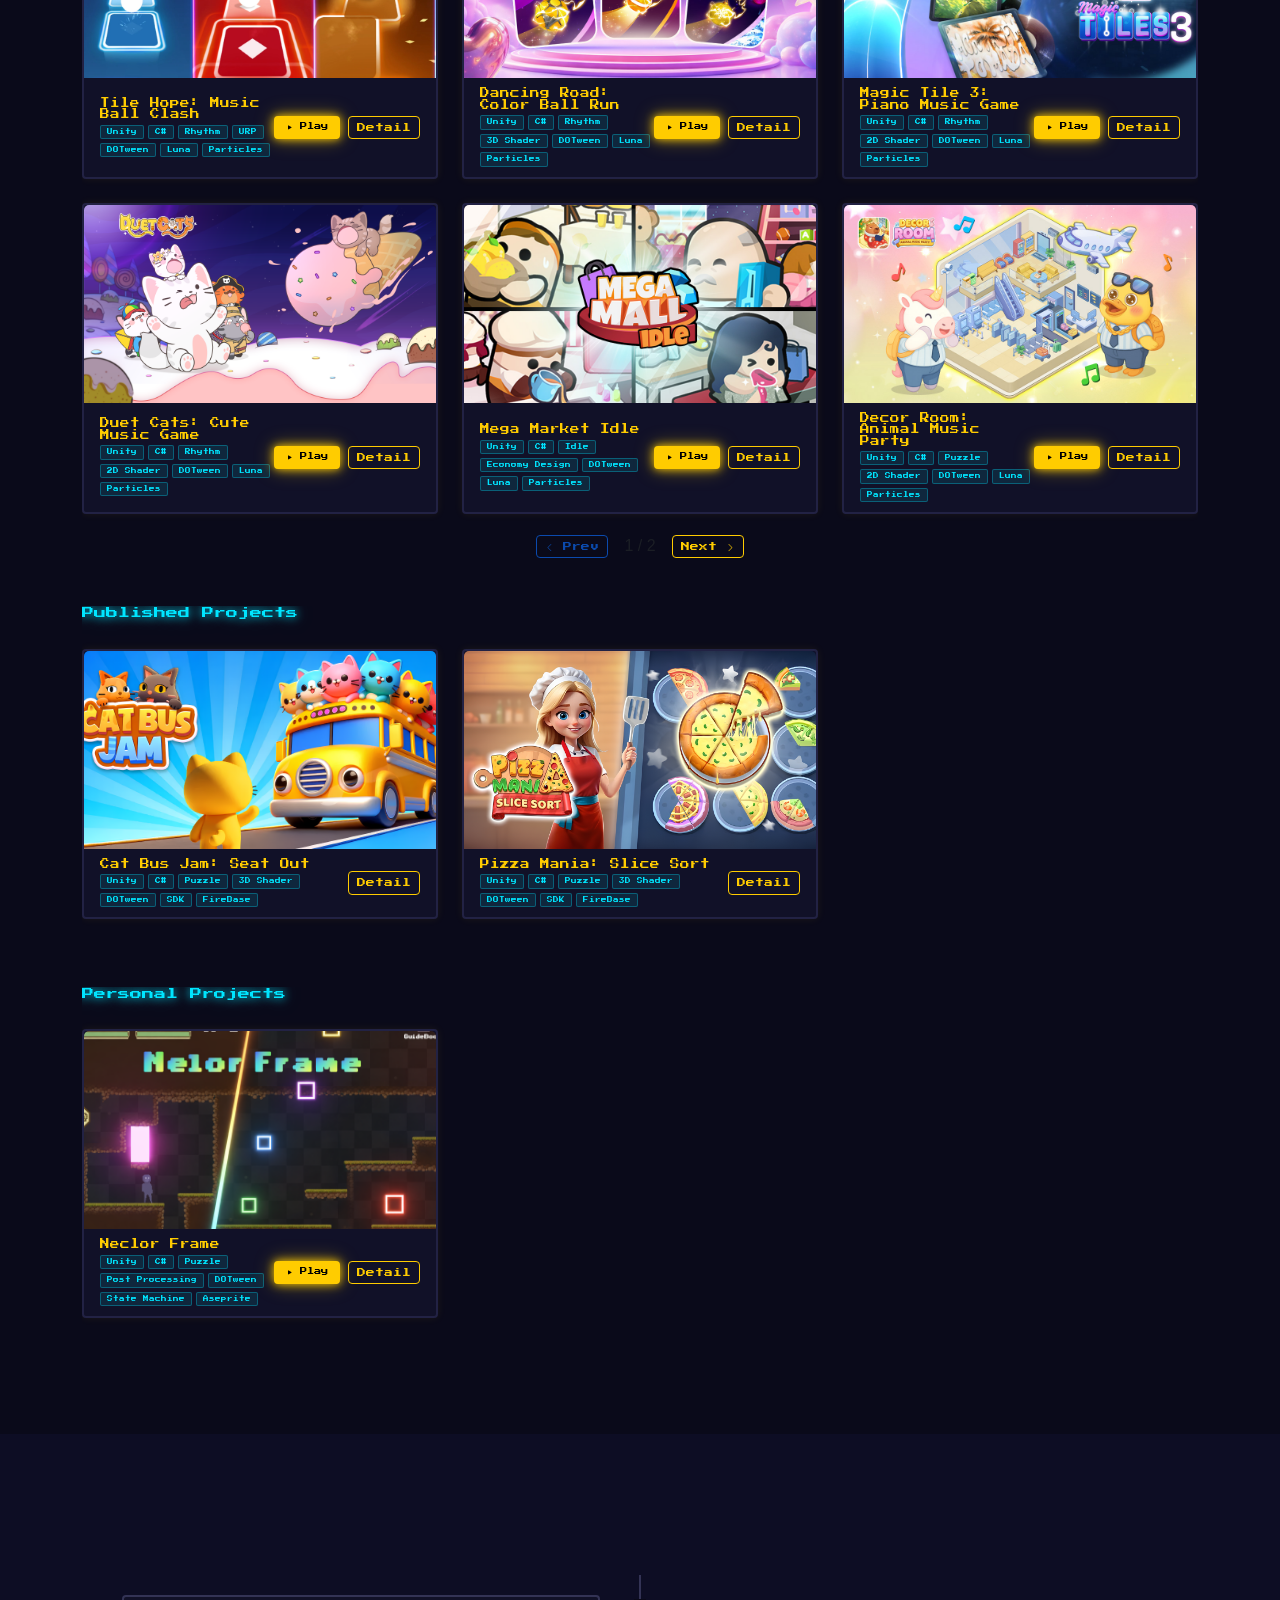
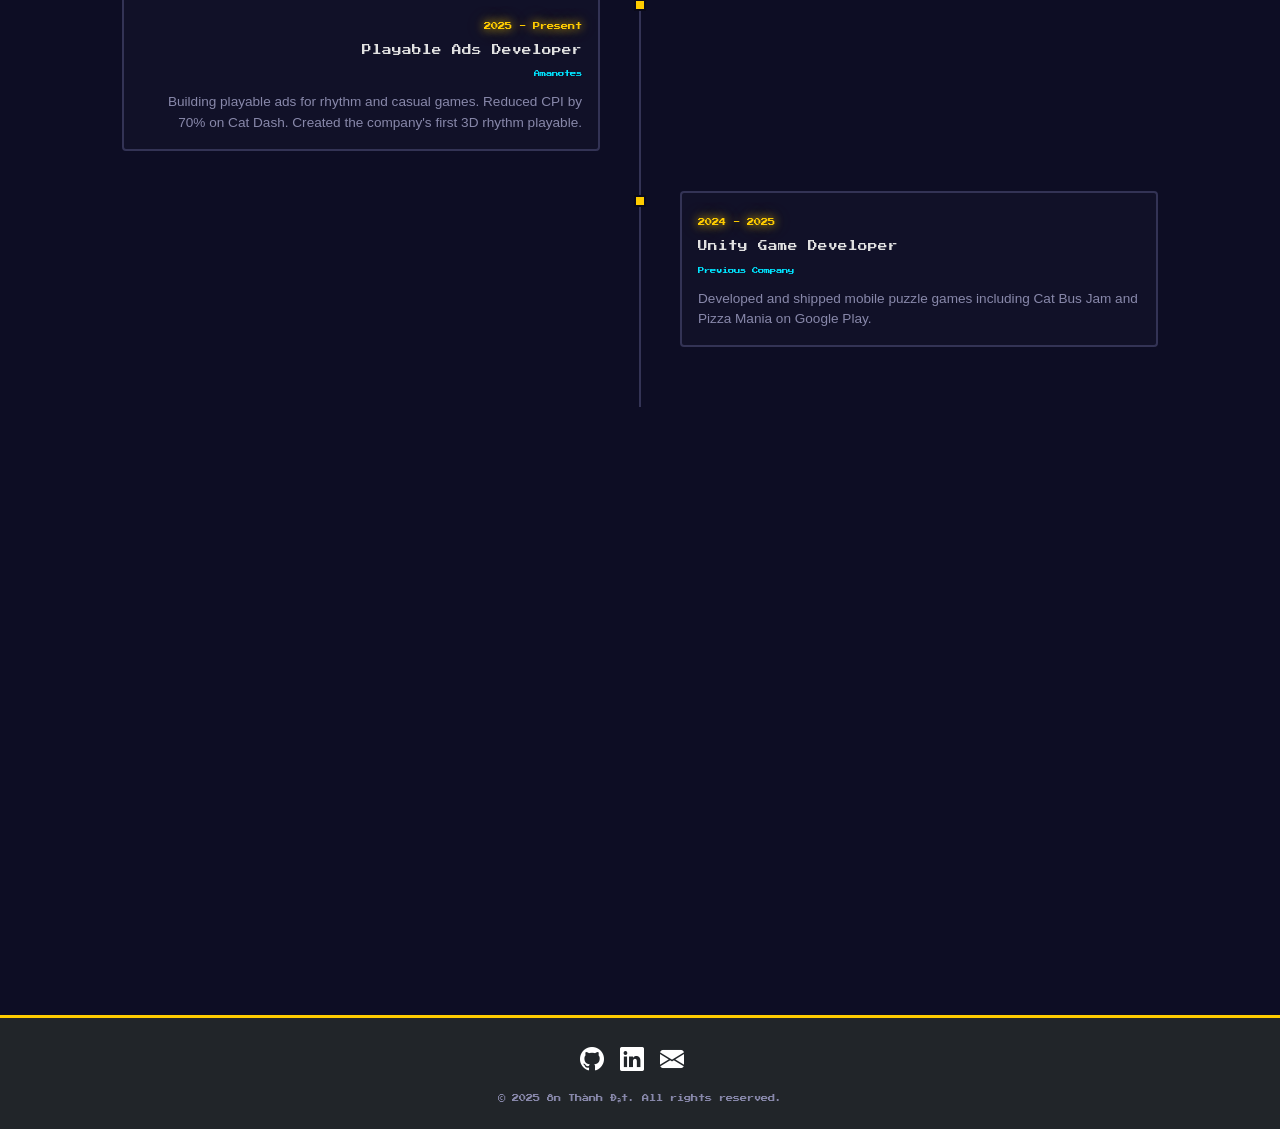
==== commit 85f0b572: "refactor: reorganize projects into individual folders + add Melody Match" ====
--- a/index.html
+++ b/index.html
@@ -204,6 +204,7 @@
   </div>
 
   <script src="https://cdn.jsdelivr.net/npm/bootstrap@5.3.3/dist/js/bootstrap.bundle.min.js"></script>
+  <script src="assets/js/tracker.js"></script>
   <script src="assets/js/main.js"></script>
 </body>
 </html>
--- a/assets/css/style.css
+++ b/assets/css/style.css
@@ -492,6 +492,83 @@
   filter: invert(1);
 }
 
+/* --- Playable CTA Block --- */
+.playable-cta {
+  display: flex;
+  align-items: center;
+  justify-content: space-between;
+  gap: 16px;
+  background: linear-gradient(135deg, rgba(255, 204, 0, 0.08), rgba(255, 204, 0, 0.02));
+  border: 1.5px solid rgba(255, 204, 0, 0.25);
+  border-radius: 10px;
+  padding: 14px 18px;
+  margin-bottom: 16px;
+}
+
+.playable-cta__text {
+  display: flex;
+  align-items: center;
+  gap: 12px;
+  min-width: 0;
+}
+
+.playable-cta__icon {
+  font-size: 1.6rem;
+  flex-shrink: 0;
+}
+
+.playable-cta__title {
+  display: block;
+  font-family: var(--font-pixel);
+  font-size: 0.5rem;
+  color: var(--color-primary);
+  text-shadow: var(--glow-primary);
+  margin-bottom: 2px;
+}
+
+.playable-cta__desc {
+  display: block;
+  font-size: 0.78rem;
+  color: var(--color-text-muted);
+  line-height: 1.4;
+}
+
+.playable-cta__btn {
+  flex-shrink: 0;
+  background: var(--color-primary);
+  color: #000;
+  font-family: var(--font-pixel);
+  font-size: 0.45rem;
+  font-weight: 700;
+  padding: 10px 22px;
+  border: none;
+  border-radius: 6px;
+  text-transform: uppercase;
+  letter-spacing: 1px;
+  transition: transform 0.15s, box-shadow 0.15s;
+  box-shadow: 0 0 12px rgba(255, 204, 0, 0.3);
+}
+
+.playable-cta__btn:hover {
+  transform: scale(1.05);
+  box-shadow: 0 0 20px rgba(255, 204, 0, 0.5);
+  background: var(--color-primary);
+  color: #000;
+}
+
+@media (max-width: 576px) {
+  .playable-cta {
+    flex-direction: column;
+    text-align: center;
+  }
+  .playable-cta__text {
+    flex-direction: column;
+  }
+  .playable-cta__btn {
+    width: 100%;
+  }
+}
+
 /* --- Contact Form --- */
 .form-control {
   background: #0a0a2a;
@@ -1373,6 +1450,15 @@
   color: var(--color-text-muted);
 }
 
+html.light-theme .playable-cta {
+  background: linear-gradient(135deg, rgba(255, 170, 0, 0.08), rgba(255, 170, 0, 0.02));
+  border-color: rgba(255, 170, 0, 0.3);
+}
+
+html.light-theme .playable-cta__btn {
+  box-shadow: 0 0 12px rgba(255, 170, 0, 0.25);
+}
+
 html.light-theme .btn-close {
   filter: none;
 }
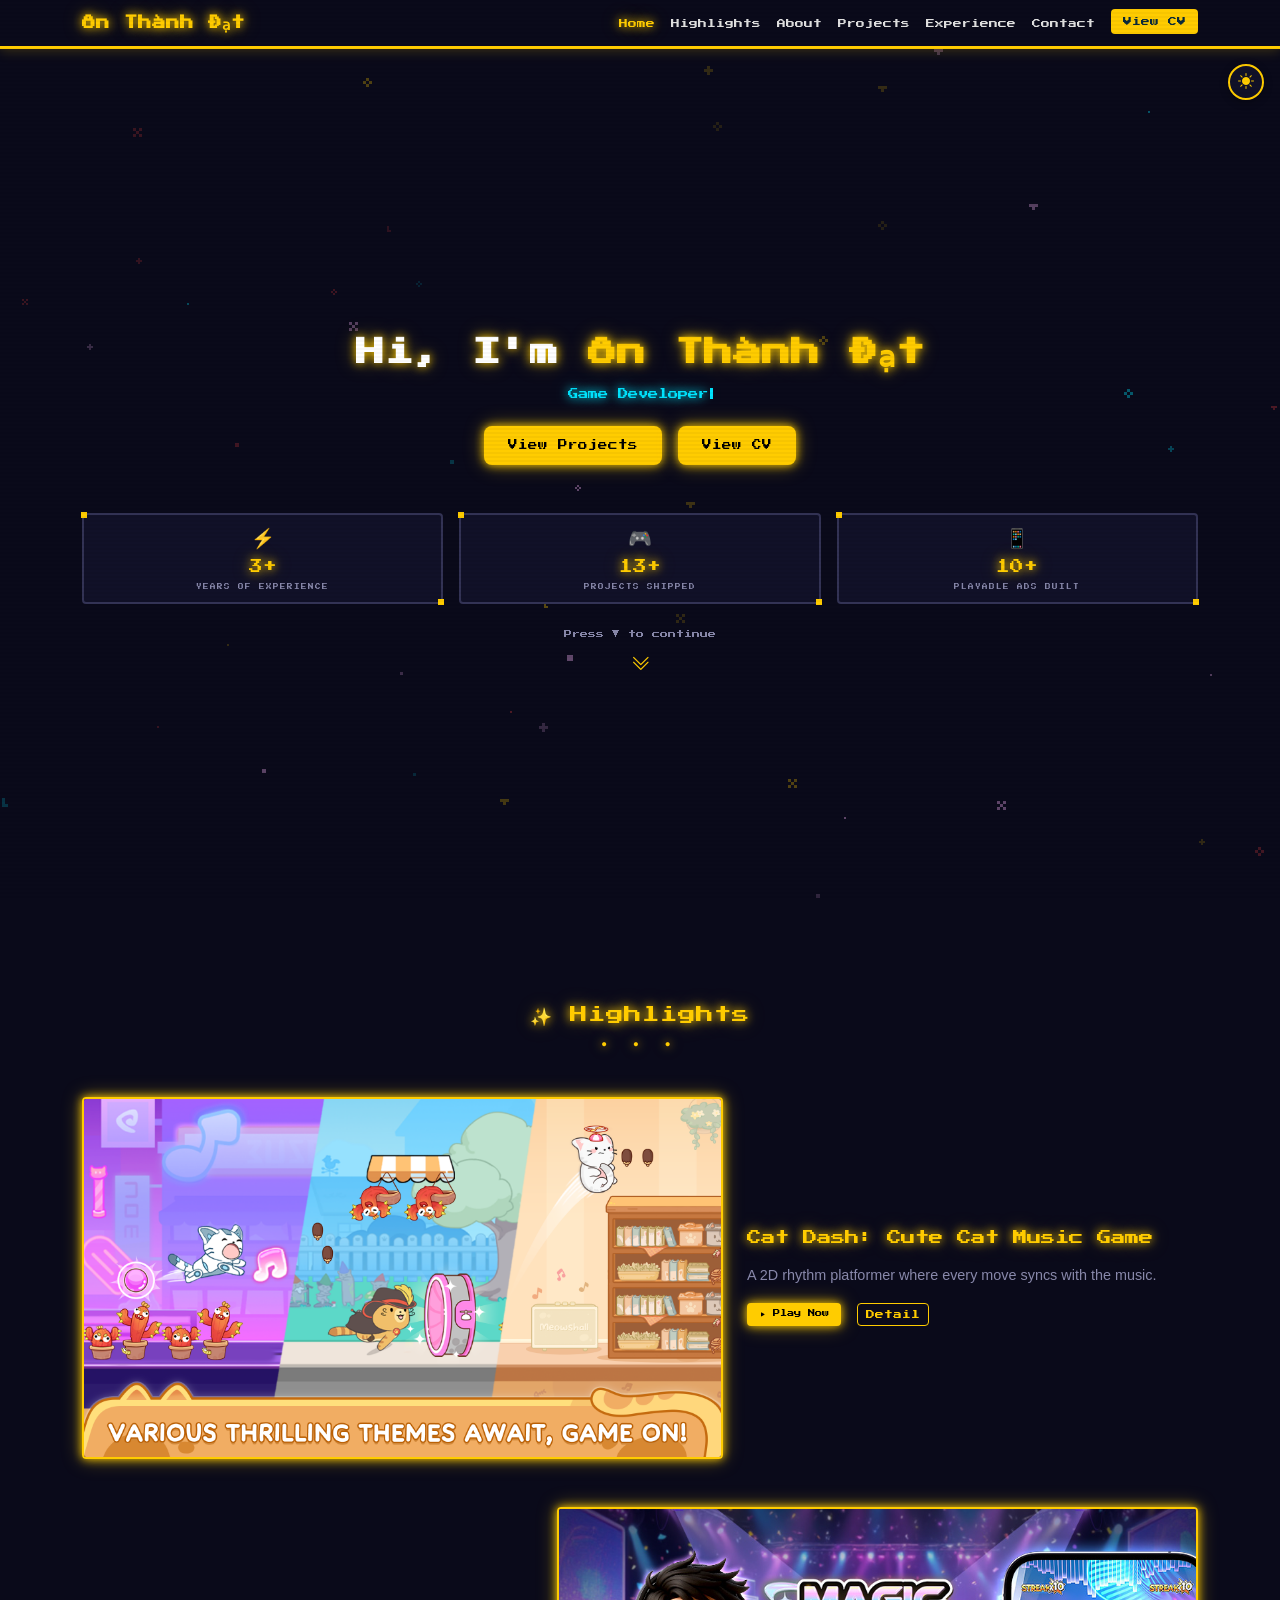
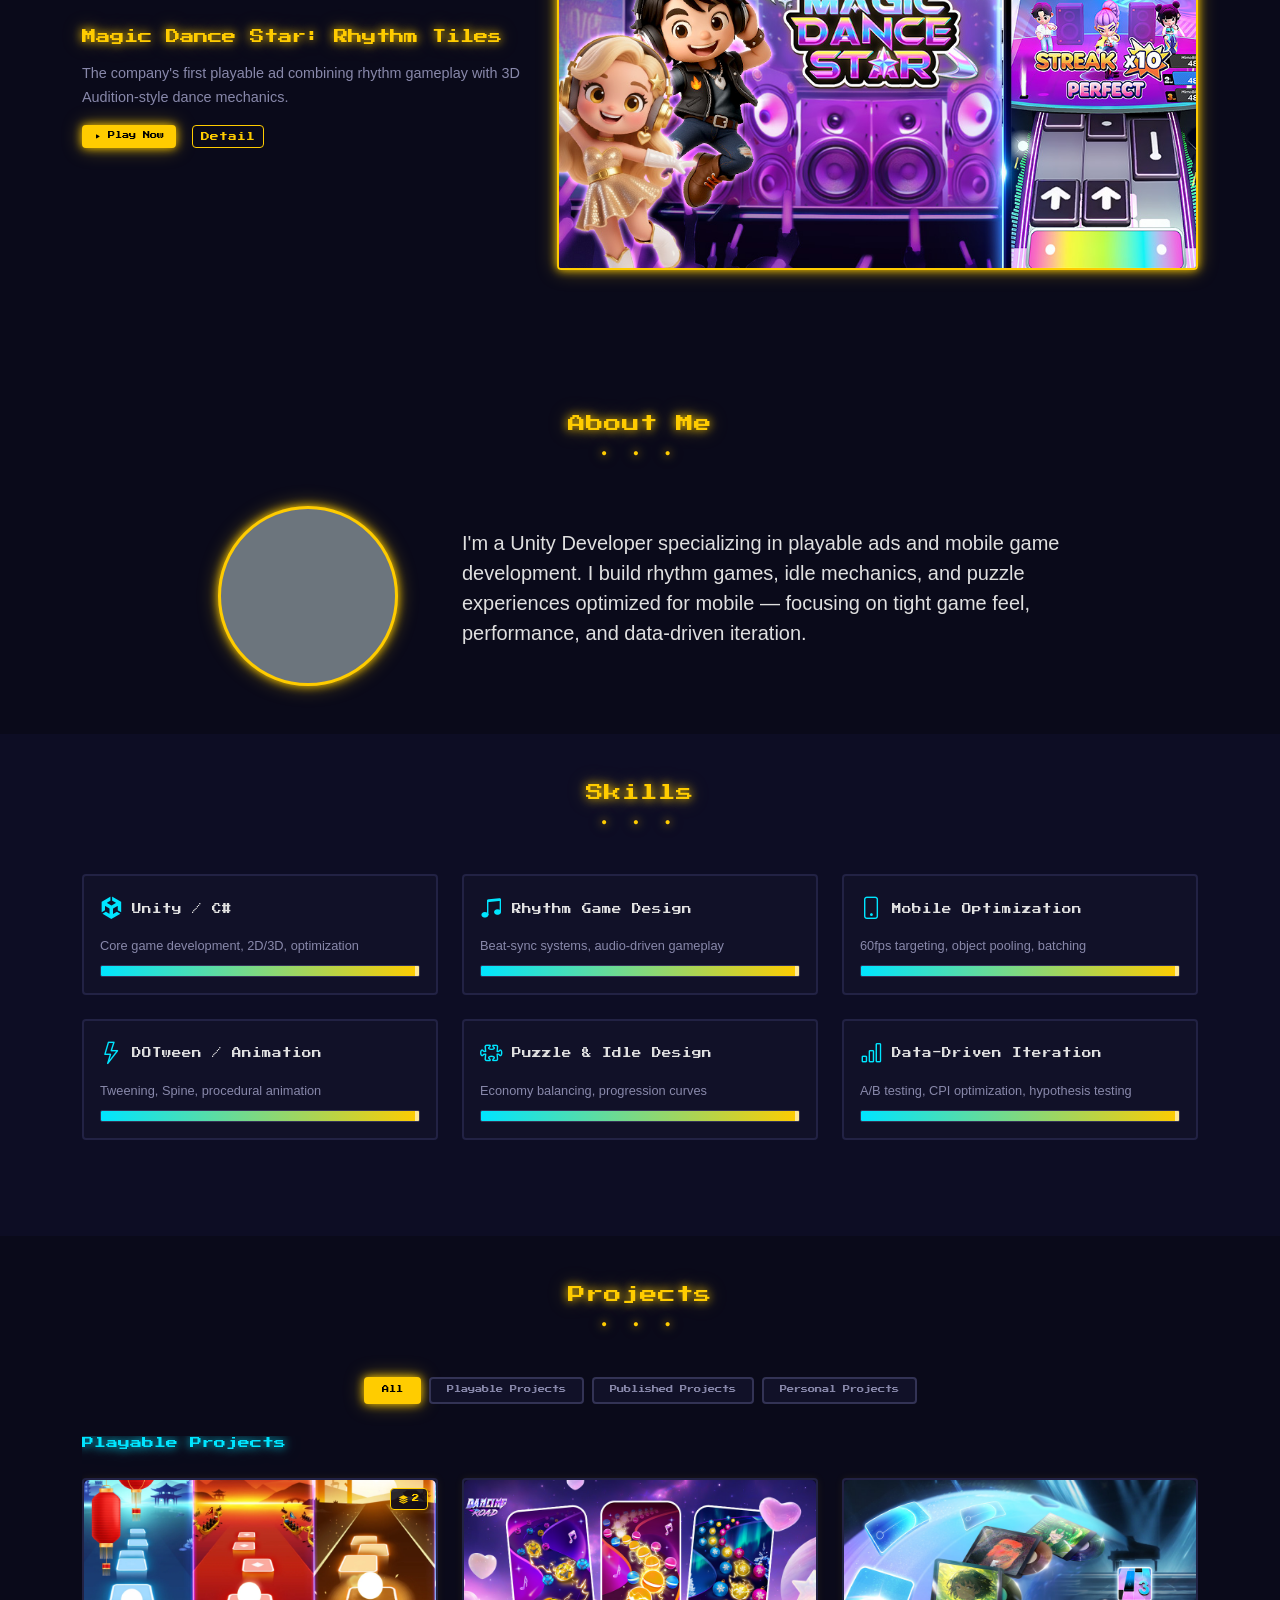
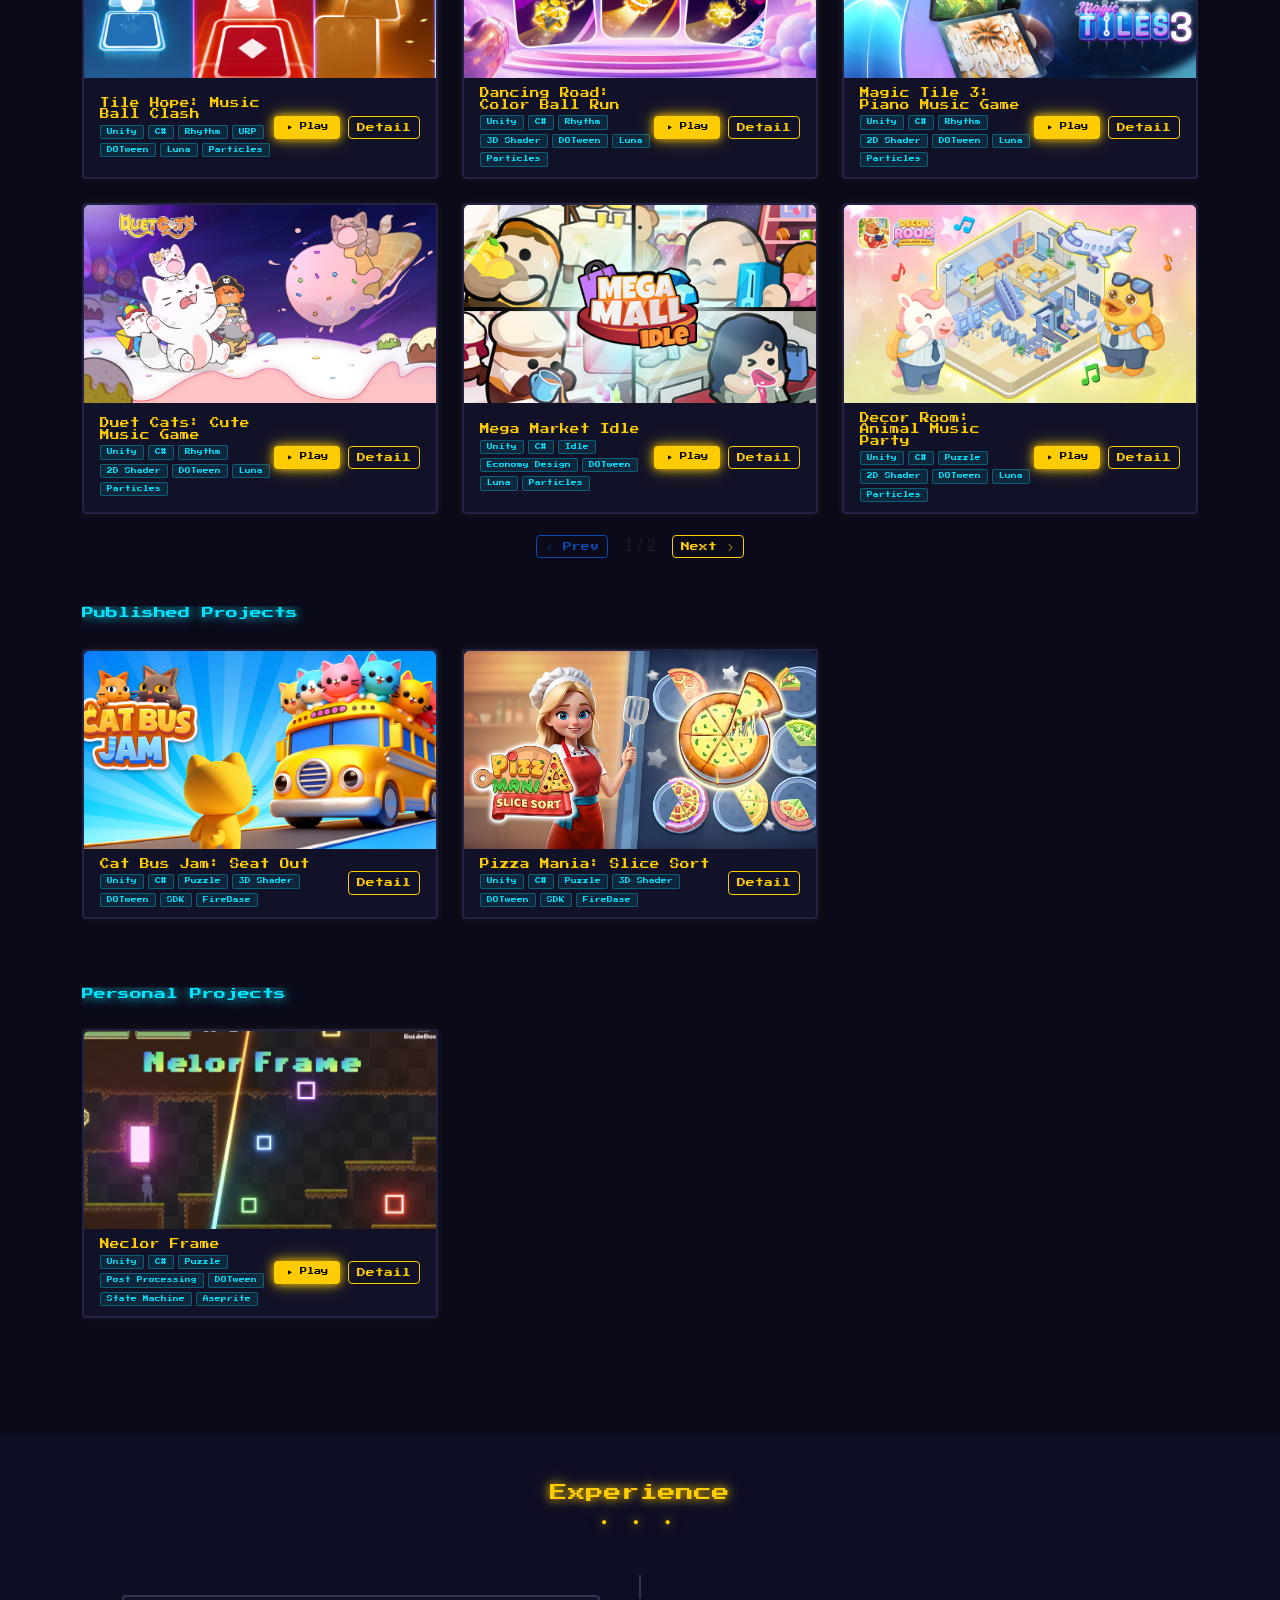
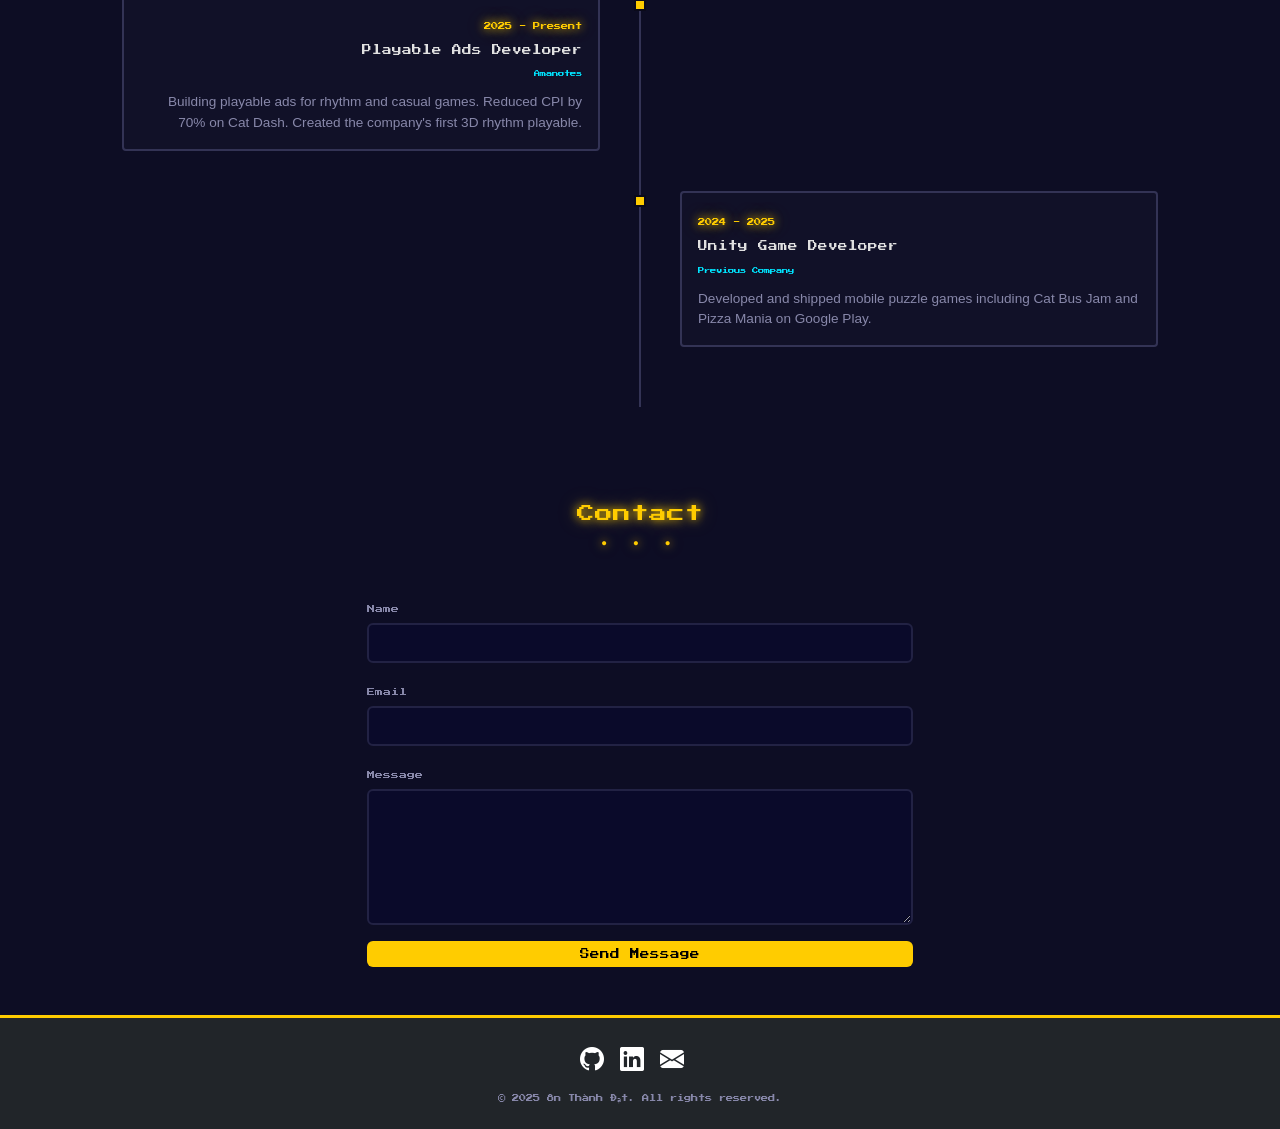
==== commit 7d0b137a: "Remove loading screen logo" ====
--- a/index.html
+++ b/index.html
@@ -44,7 +44,6 @@
 
   <!-- Loading Screen -->
   <div class="loading-screen" id="loadingScreen">
-    <img class="loading-pixel-art" id="loadingIcon" src="" alt="Loading" style="max-width:80px;max-height:80px;object-fit:contain;image-rendering:pixelated;">
     <div class="loading-bar-container">
       <div class="loading-bar-fill" id="loadingBarFill"></div>
     </div>
--- a/assets/css/style.css
+++ b/assets/css/style.css
@@ -1711,16 +1711,6 @@
   pointer-events: none;
 }
 
-.loading-pixel-art {
-  animation: loading-bounce 0.8s ease-in-out infinite alternate;
-  margin-bottom: 24px;
-  background: transparent;
-}
-
-@keyframes loading-bounce {
-  0% { transform: translateY(0); }
-  100% { transform: translateY(-12px); }
-}
 
 .loading-bar-container {
   width: 220px;
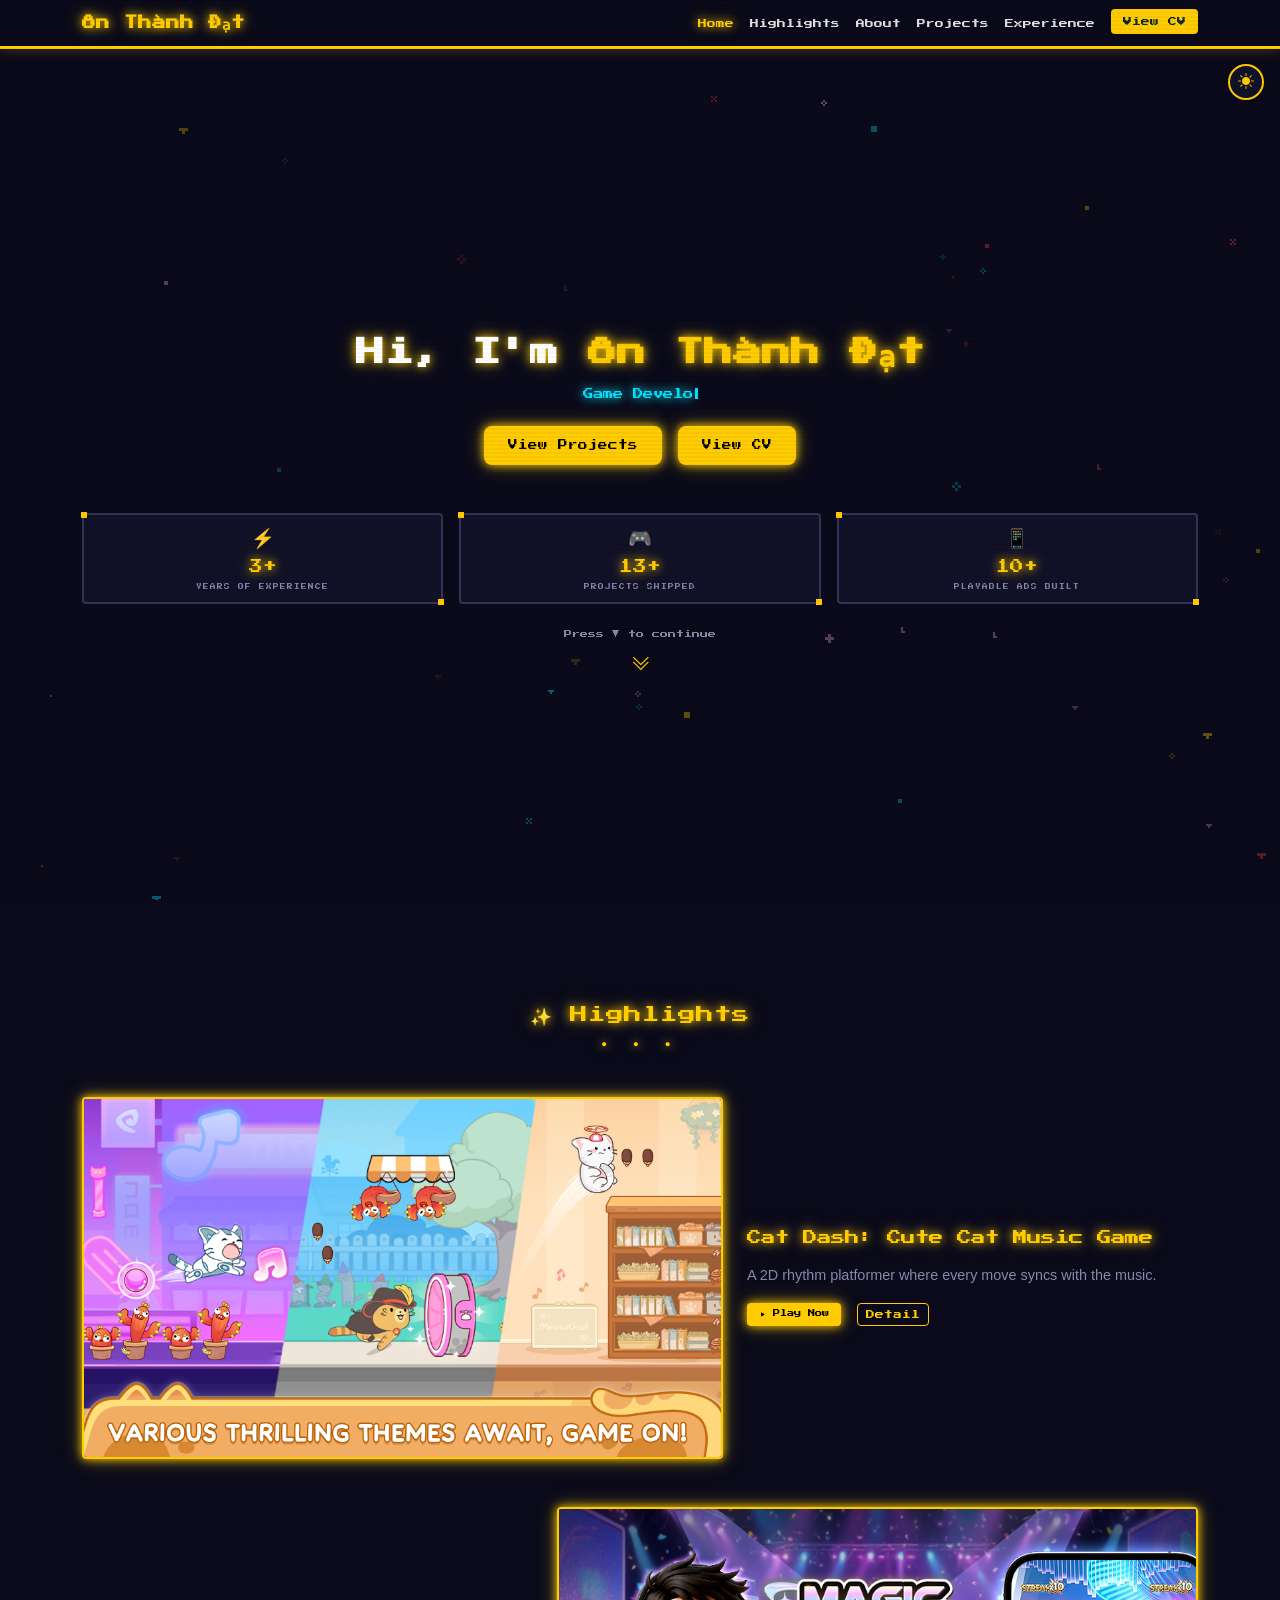
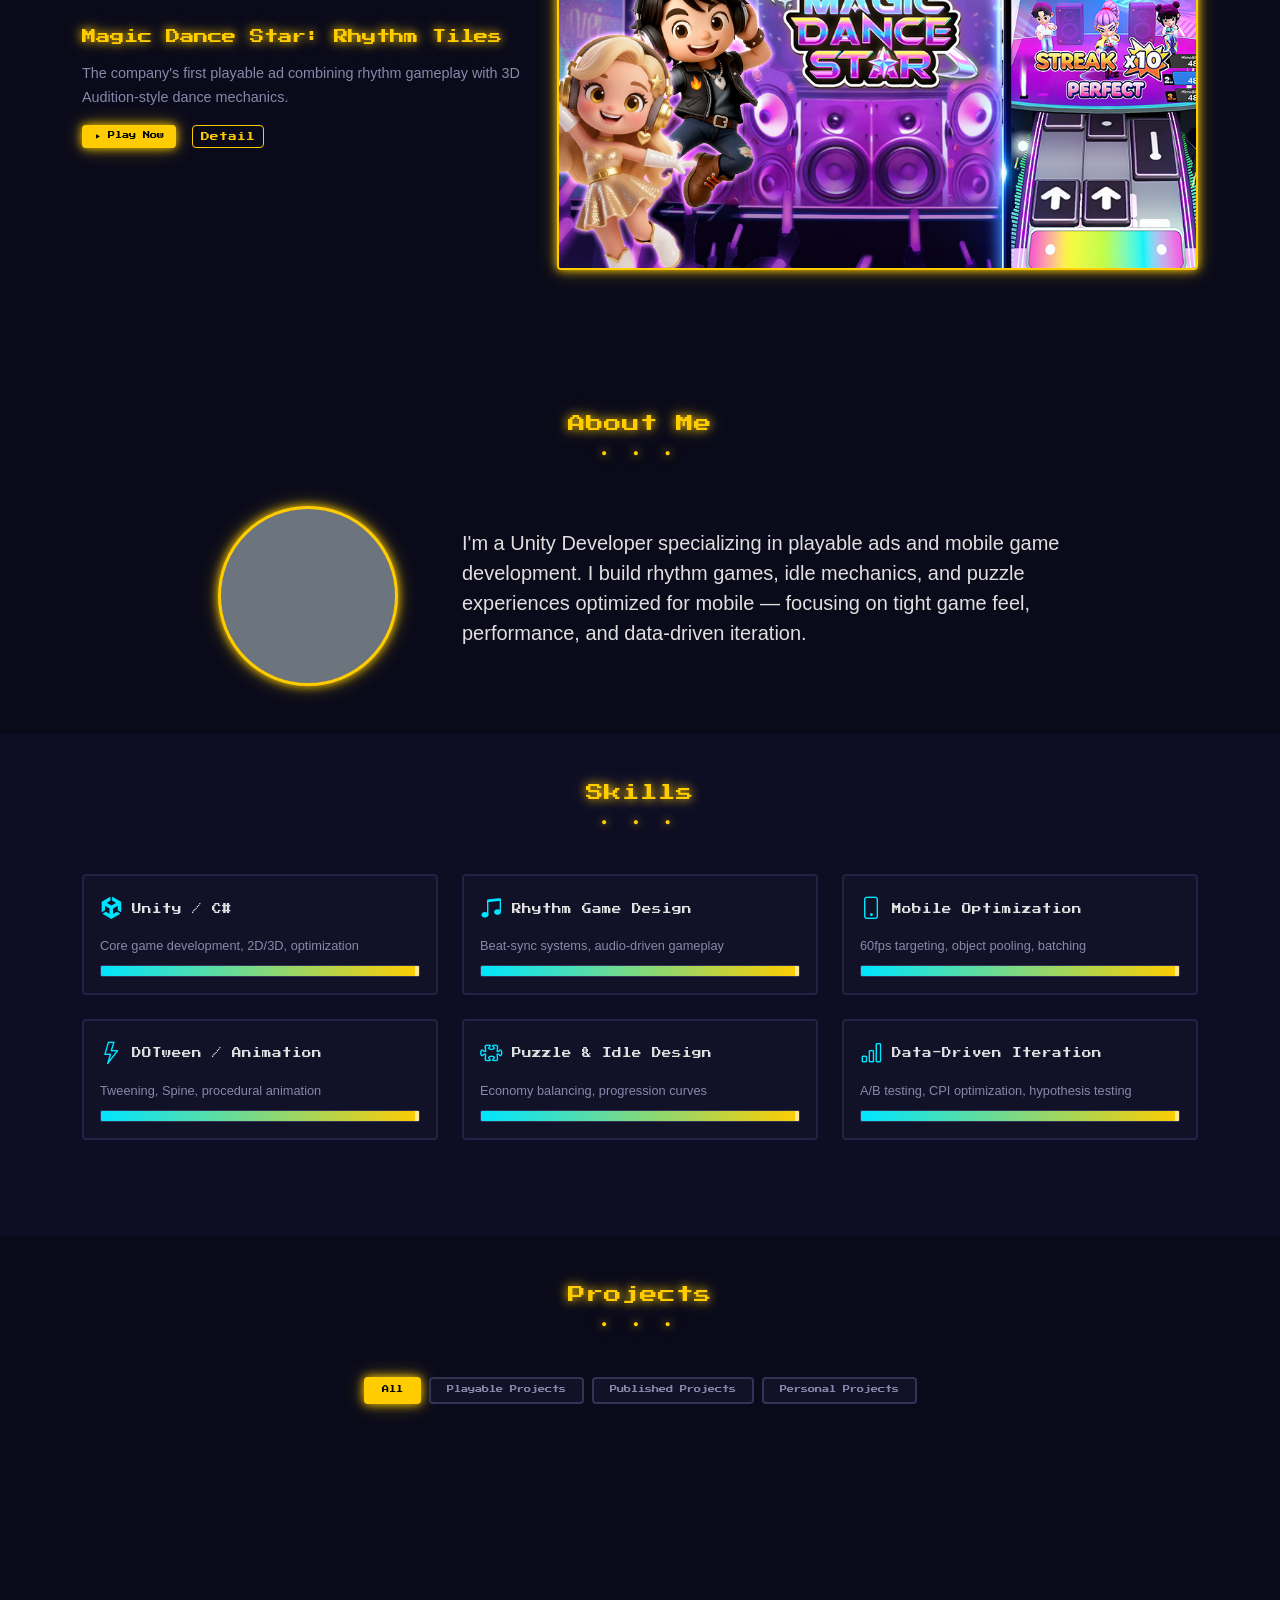
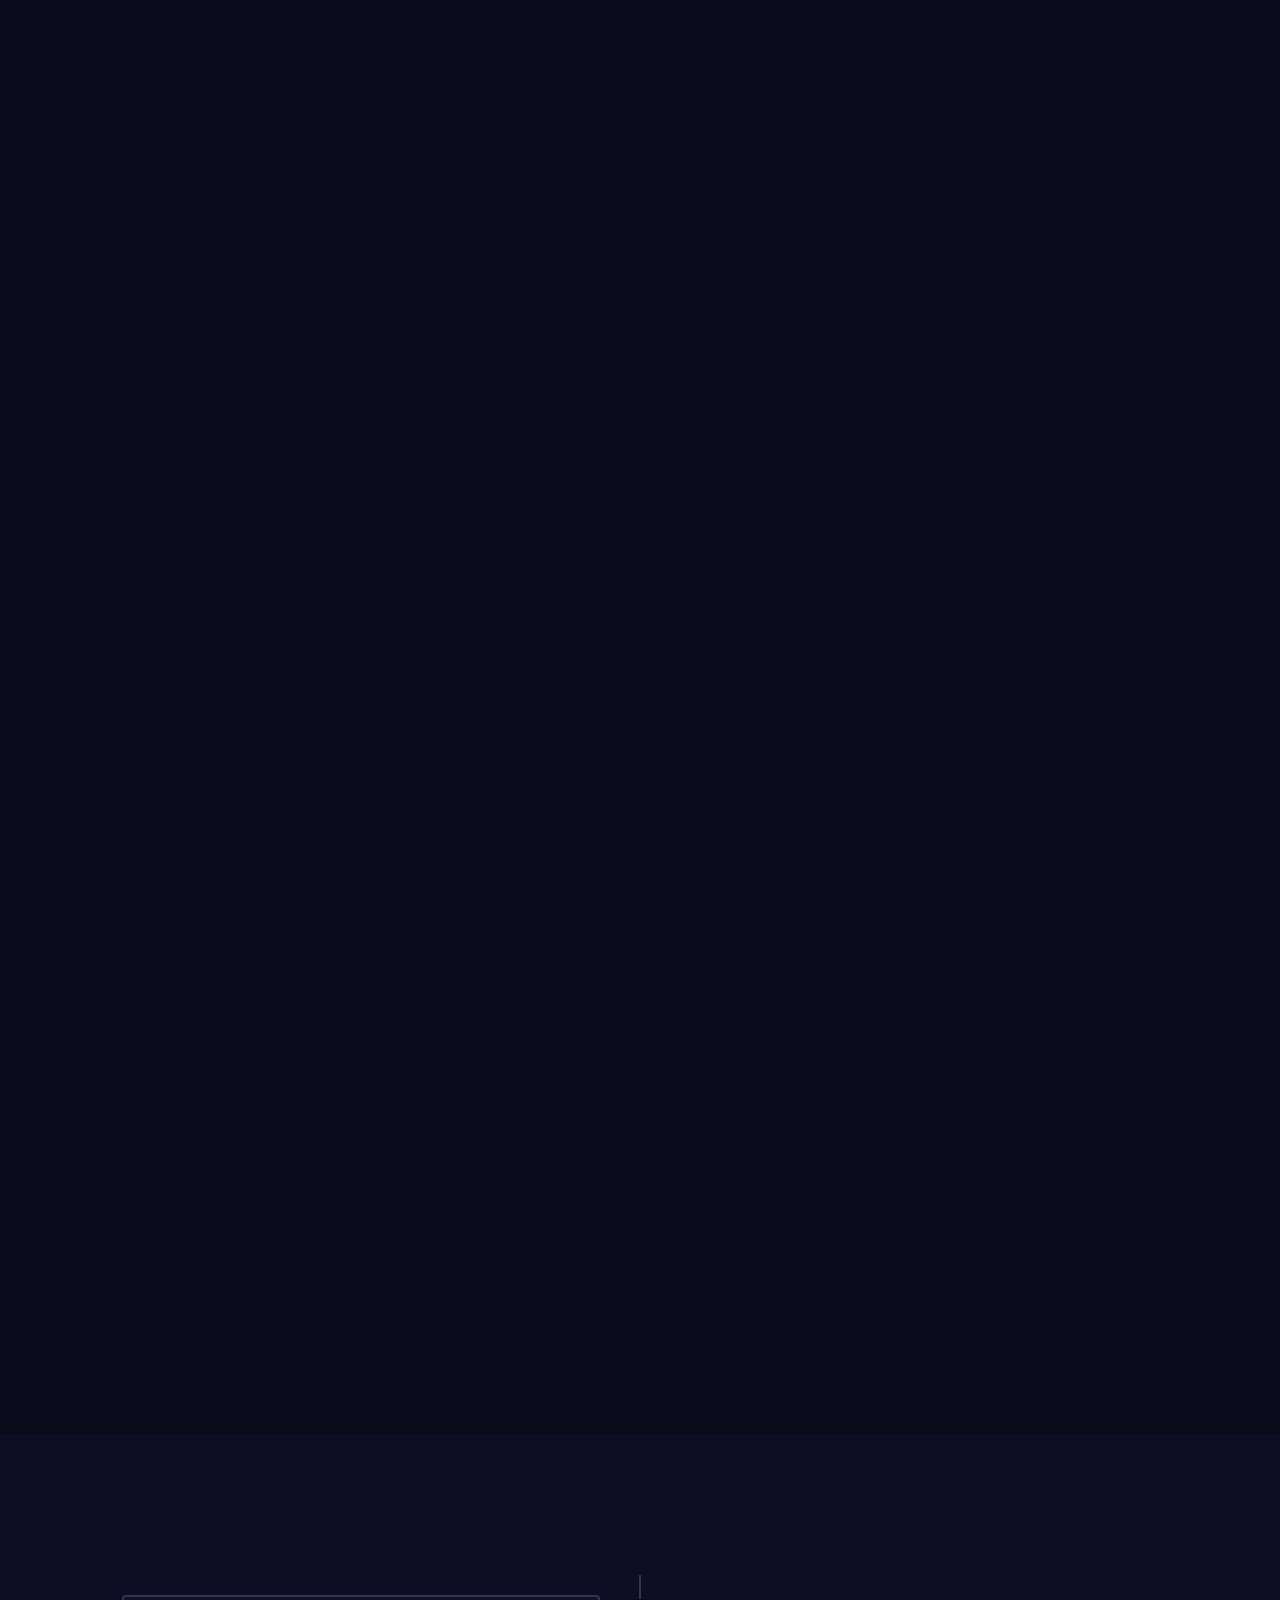
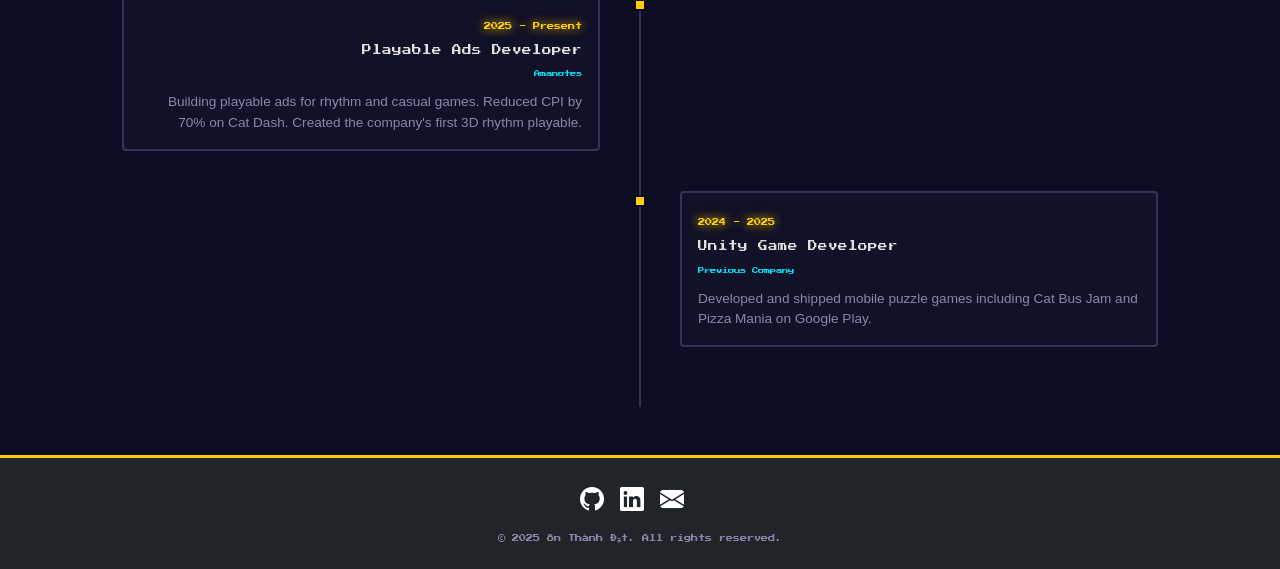
==== commit cb6b2d9d: "Remove contact section (mail not working)" ====
--- a/index.html
+++ b/index.html
@@ -72,7 +72,6 @@
           <!-- <li class="nav-item"><a class="nav-link" href="#skills">Skills</a></li> -->
           <li class="nav-item"><a class="nav-link" href="#projects">Projects</a></li>
           <li class="nav-item"><a class="nav-link" href="#experience">Experience</a></li>
-          <li class="nav-item"><a class="nav-link" href="#contact">Contact</a></li>
           <li class="nav-item ms-lg-2"><a class="nav-link nav-cv-btn" id="navCvBtn" href="#" target="_blank">View CV</a></li>
         </ul>
       </div>
@@ -139,32 +138,6 @@
     </div>
   </section>
 
-  <!-- Contact -->
-  <section id="contact" class="py-5 bg-light">
-    <div class="container">
-      <h2 class="section-title text-center mb-5 scroll-reveal" id="titleContact"></h2>
-      <div class="row justify-content-center">
-        <div class="col-lg-6 scroll-reveal scale-up">
-          <form id="contactForm" action="https://formspree.io/f/YOUR_FORM_ID" method="POST">
-            <div class="mb-3">
-              <label for="name" class="form-label">Name</label>
-              <input type="text" class="form-control" id="name" name="name" required>
-            </div>
-            <div class="mb-3">
-              <label for="email" class="form-label">Email</label>
-              <input type="email" class="form-control" id="email" name="email" required>
-            </div>
-            <div class="mb-3">
-              <label for="message" class="form-label">Message</label>
-              <textarea class="form-control" id="message" name="message" rows="5" required></textarea>
-            </div>
-            <button type="submit" class="btn btn-primary w-100">Send Message</button>
-          </form>
-        </div>
-      </div>
-    </div>
-  </section>
-
   <!-- Footer -->
   <footer class="bg-dark text-white py-4">
     <div class="container text-center" id="footerContent"></div>
